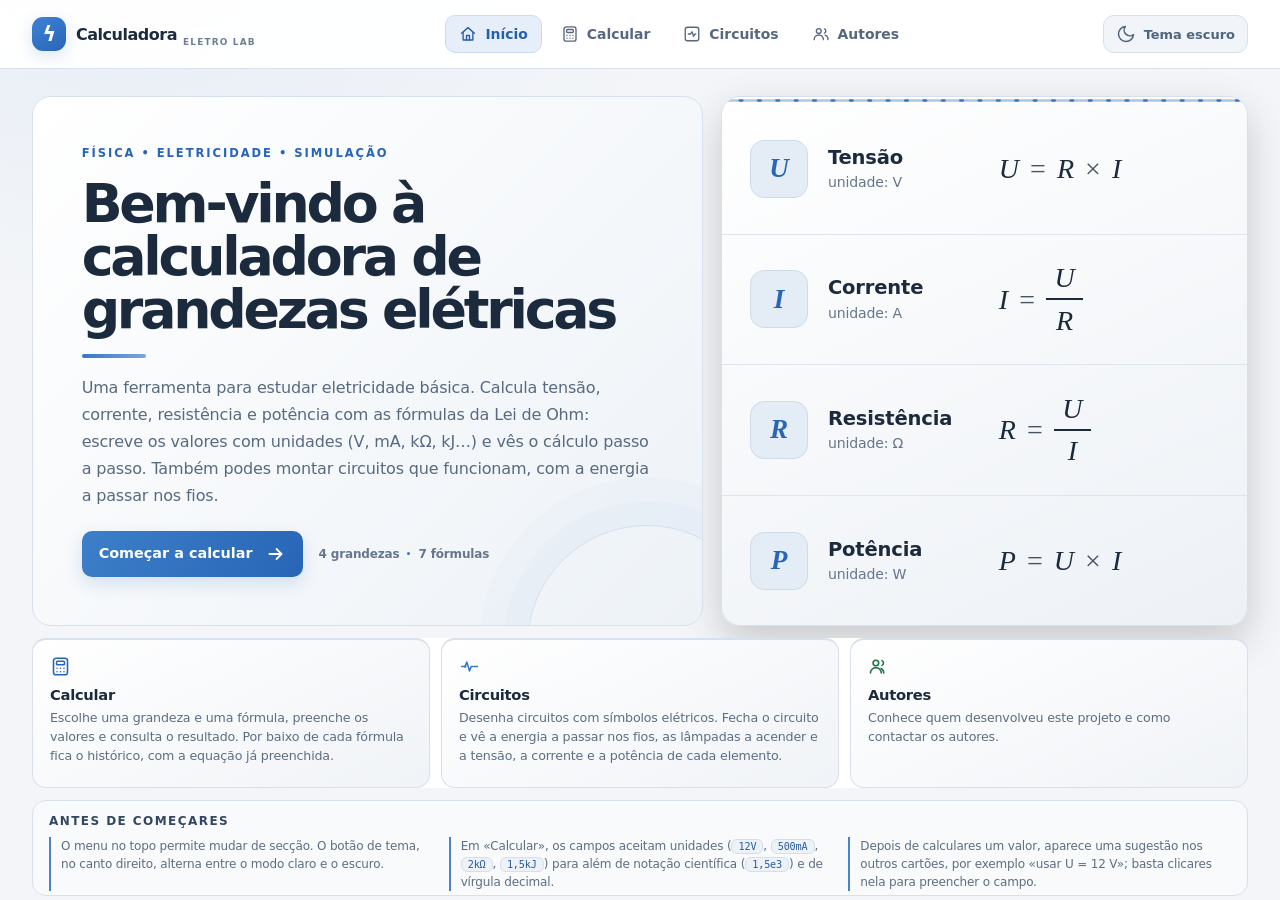
==== Calculadora/Calculadora.html @ 026ec94d "Add files via upload" ====
<!DOCTYPE html>
<html lang="pt-PT">
<head>
<meta charset="UTF-8">
<meta name="viewport" content="width=device-width, initial-scale=1.0">
<title>Eletro Lab — Calculadora de grandezas elétricas</title>
<link rel="stylesheet" href="Calculadora.css?v=20261023-33">
</head>
<body>

<!-- ===== BARRA SUPERIOR ===== -->
<header class="topbar">
  <div class="topbar-inner">
    <div class="marca">Calculadora</div>

    <nav class="menu-principal">
      <button class="menu-item" data-secao="inicio">
        <span class="icone">
          <svg viewBox="0 0 24 24" fill="none" stroke="currentColor" stroke-width="1.8" stroke-linecap="round" stroke-linejoin="round"><path d="M3.5 11 12 3.5 20.5 11"/><path d="M5.5 9.5V20h13V9.5"/><path d="M10 20v-6h4v6"/></svg>
        </span>
        <span class="rotulo">Início</span>
      </button>
      <button class="menu-item" data-secao="calcular">
        <span class="icone">
          <svg viewBox="0 0 24 24" fill="none" stroke="currentColor" stroke-width="1.8" stroke-linecap="round" stroke-linejoin="round"><rect x="4" y="2.5" width="16" height="19" rx="3"/><rect x="7.5" y="6" width="9" height="4" rx="1.2"/><path d="M8 14h.01M12 14h.01M16 14h.01M8 17.5h.01M12 17.5h.01M16 17.5h.01"/></svg>
        </span>
        <span class="rotulo">Calcular</span>
      </button>
      <button class="menu-item" data-secao="circuitos">
        <span class="icone">
          <svg viewBox="0 0 24 24" fill="none" stroke="currentColor" stroke-width="1.8" stroke-linecap="round" stroke-linejoin="round"><rect x="3" y="3" width="18" height="18" rx="3"/><path d="M7 12h3l2-3 2 6 2-3h1"/></svg>
        </span>
        <span class="rotulo">Circuitos</span>
      </button>
      <button class="menu-item" data-secao="autores">
        <span class="icone">
          <svg viewBox="0 0 24 24" fill="none" stroke="currentColor" stroke-width="1.8" stroke-linecap="round" stroke-linejoin="round"><circle cx="9" cy="8" r="3.2"/><path d="M2.8 19.5a6.2 6.2 0 0 1 12.4 0"/><path d="M16.5 5.2a3 3 0 0 1 0 5.6"/><path d="M17.5 13.6a5.6 5.6 0 0 1 3.7 5.9"/></svg>
        </span>
        <span class="rotulo">Autores</span>
      </button>
    </nav>

    <button class="btn-tema" id="btnTema">
      <span class="icone">
        <svg class="icone-sol" viewBox="0 0 24 24" fill="none" stroke="currentColor" stroke-width="1.8" stroke-linecap="round" stroke-linejoin="round"><circle cx="12" cy="12" r="4"/><path d="M12 2v2M12 20v2M4.9 4.9l1.4 1.4M17.7 17.7l1.4 1.4M2 12h2M20 12h2M4.9 19.1l1.4-1.4M17.7 6.3l1.4-1.4"/></svg>
        <svg class="icone-lua" viewBox="0 0 24 24" fill="none" stroke="currentColor" stroke-width="1.8" stroke-linecap="round" stroke-linejoin="round"><path d="M21 12.8A9 9 0 1 1 11.2 3a7 7 0 0 0 9.8 9.8z"/></svg>
      </span>
      <span class="rotulo">Tema claro</span>
    </button>
  </div>
</header>

<!-- ===== SUBMENU (Opções da secção ativa) ===== -->
<nav class="subnav oculto" id="subnav">
  <div class="subnav-inner">
    <h2 class="submenu-titulo" id="submenuTitulo"></h2>
    <div class="submenu-lista" id="submenuLista"></div>
  </div>
</nav>

<main class="conteudo" id="conteudo"></main>

<script>
'use strict';

/* ============================================================
   SIMBOLOGIA ELÉTRICA
   ============================================================ */
const CATEGORIAS_SIMBOLOS = [
  { nome: 'Fontes', itens: {
    pilha:   { nome: 'Pilha', svg: `<svg viewBox="0 0 80 60"><line x1="8" y1="30" x2="30" y2="30" stroke="currentColor" stroke-width="2" stroke-linecap="round"/><line x1="30" y1="14" x2="30" y2="46" stroke="currentColor" stroke-width="3" stroke-linecap="round"/><line x1="46" y1="22" x2="46" y2="38" stroke="currentColor" stroke-width="3" stroke-linecap="round"/><line x1="46" y1="30" x2="72" y2="30" stroke="currentColor" stroke-width="2" stroke-linecap="round"/><text x="22" y="12" font-size="11" fill="currentColor" text-anchor="middle" font-family="sans-serif">+</text><text x="54" y="18" font-size="11" fill="currentColor" text-anchor="middle" font-family="sans-serif">−</text></svg>` },
    bateria: { nome: 'Bateria', svg: `<svg viewBox="0 0 80 60"><line x1="8" y1="30" x2="16" y2="30" stroke="currentColor" stroke-width="2" stroke-linecap="round"/><line x1="16" y1="14" x2="16" y2="46" stroke="currentColor" stroke-width="3" stroke-linecap="round"/><line x1="24" y1="22" x2="24" y2="38" stroke="currentColor" stroke-width="3" stroke-linecap="round"/><line x1="32" y1="14" x2="32" y2="46" stroke="currentColor" stroke-width="3" stroke-linecap="round"/><line x1="40" y1="22" x2="40" y2="38" stroke="currentColor" stroke-width="3" stroke-linecap="round"/><line x1="48" y1="14" x2="48" y2="46" stroke="currentColor" stroke-width="3" stroke-linecap="round"/><line x1="56" y1="22" x2="56" y2="38" stroke="currentColor" stroke-width="3" stroke-linecap="round"/><line x1="56" y1="30" x2="72" y2="30" stroke="currentColor" stroke-width="2" stroke-linecap="round"/></svg>` },
    tomada:  { nome: 'Tomada elétrica', svg: `<svg viewBox="0 0 80 60"><line x1="8" y1="30" x2="22" y2="30" stroke="currentColor" stroke-width="2" stroke-linecap="round"/><circle cx="40" cy="30" r="16" fill="none" stroke="currentColor" stroke-width="2"/><path d="M32 30 Q 36 22, 40 30 Q 44 38, 48 30" fill="none" stroke="currentColor" stroke-width="2" stroke-linecap="round"/><line x1="58" y1="30" x2="72" y2="30" stroke="currentColor" stroke-width="2" stroke-linecap="round"/></svg>` },
    gerador: { nome: 'Gerador', svg: `<svg viewBox="0 0 80 60"><line x1="8" y1="30" x2="22" y2="30" stroke="currentColor" stroke-width="2" stroke-linecap="round"/><circle cx="40" cy="30" r="16" fill="none" stroke="currentColor" stroke-width="2"/><text x="40" y="36" text-anchor="middle" font-size="15" font-weight="bold" fill="currentColor" font-family="sans-serif">G</text><line x1="58" y1="30" x2="72" y2="30" stroke="currentColor" stroke-width="2" stroke-linecap="round"/></svg>` }
  }},
  { nome: 'Receptores', itens: {
    resistencia:          { nome: 'Resistência', svg: `<svg viewBox="0 0 80 60"><line x1="8" y1="30" x2="24" y2="30" stroke="currentColor" stroke-width="2" stroke-linecap="round"/><rect x="24" y="19" width="32" height="22" fill="none" stroke="currentColor" stroke-width="2"/><line x1="56" y1="30" x2="72" y2="30" stroke="currentColor" stroke-width="2" stroke-linecap="round"/></svg>` },
    resistencia_variavel: { nome: 'Resistência variável', svg: `<svg viewBox="0 0 80 60"><line x1="8" y1="30" x2="24" y2="30" stroke="currentColor" stroke-width="2" stroke-linecap="round"/><rect x="24" y="19" width="32" height="22" fill="none" stroke="currentColor" stroke-width="2"/><line x1="56" y1="30" x2="72" y2="30" stroke="currentColor" stroke-width="2" stroke-linecap="round"/><line x1="22" y1="48" x2="58" y2="12" stroke="currentColor" stroke-width="1.8" stroke-linecap="round"/><polygon points="58,12 51,14 55,19" fill="currentColor"/></svg>` },
    lampada:              { nome: 'Lâmpada', svg: `<svg viewBox="0 0 80 60"><line x1="8" y1="30" x2="24" y2="30" stroke="currentColor" stroke-width="2" stroke-linecap="round"/><circle cx="40" cy="30" r="16" fill="none" stroke="currentColor" stroke-width="2"/><line x1="28.7" y1="18.7" x2="51.3" y2="41.3" stroke="currentColor" stroke-width="2" stroke-linecap="round"/><line x1="51.3" y1="18.7" x2="28.7" y2="41.3" stroke="currentColor" stroke-width="2" stroke-linecap="round"/><line x1="56" y1="30" x2="72" y2="30" stroke="currentColor" stroke-width="2" stroke-linecap="round"/></svg>` },
    motor:                { nome: 'Motor', svg: `<svg viewBox="0 0 80 60"><line x1="8" y1="30" x2="22" y2="30" stroke="currentColor" stroke-width="2" stroke-linecap="round"/><circle cx="40" cy="30" r="16" fill="none" stroke="currentColor" stroke-width="2"/><text x="40" y="36" text-anchor="middle" font-size="15" font-weight="bold" fill="currentColor" font-family="sans-serif">M</text><line x1="58" y1="30" x2="72" y2="30" stroke="currentColor" stroke-width="2" stroke-linecap="round"/></svg>` },
    campainha:            { nome: 'Campainha', svg: `<svg viewBox="0 0 80 60"><line x1="8" y1="42" x2="22" y2="42" stroke="currentColor" stroke-width="2" stroke-linecap="round"/><path d="M22 42 L22 34 Q 40 8, 58 34 L58 42 Z" fill="none" stroke="currentColor" stroke-width="2" stroke-linejoin="round"/><line x1="22" y1="42" x2="58" y2="42" stroke="currentColor" stroke-width="2" stroke-linecap="round"/><line x1="58" y1="42" x2="72" y2="42" stroke="currentColor" stroke-width="2" stroke-linecap="round"/></svg>` },
    condensador:          { nome: 'Condensador', svg: `<svg viewBox="0 0 80 60"><line x1="8" y1="30" x2="34" y2="30" stroke="currentColor" stroke-width="2" stroke-linecap="round"/><line x1="34" y1="14" x2="34" y2="46" stroke="currentColor" stroke-width="3" stroke-linecap="round"/><line x1="46" y1="14" x2="46" y2="46" stroke="currentColor" stroke-width="3" stroke-linecap="round"/><line x1="46" y1="30" x2="72" y2="30" stroke="currentColor" stroke-width="2" stroke-linecap="round"/></svg>` },
    bobine:               { nome: 'Bobine', svg: `<svg viewBox="0 0 80 60"><line x1="8" y1="30" x2="20" y2="30" stroke="currentColor" stroke-width="2" stroke-linecap="round"/><path d="M20 30 Q 24 16, 28 30 Q 32 16, 36 30 Q 40 16, 44 30 Q 48 16, 52 30 Q 56 16, 60 30" fill="none" stroke="currentColor" stroke-width="2" stroke-linecap="round"/><line x1="60" y1="30" x2="72" y2="30" stroke="currentColor" stroke-width="2" stroke-linecap="round"/></svg>` },
    transformador:        { nome: 'Transformador', svg: `<svg viewBox="0 0 80 60"><line x1="8" y1="30" x2="18" y2="30" stroke="currentColor" stroke-width="2" stroke-linecap="round"/><path d="M18 30 Q 21 18, 24 30 Q 27 18, 30 30 Q 33 18, 36 30" fill="none" stroke="currentColor" stroke-width="2" stroke-linecap="round"/><line x1="38" y1="14" x2="38" y2="46" stroke="currentColor" stroke-width="2"/><line x1="42" y1="14" x2="42" y2="46" stroke="currentColor" stroke-width="2"/><path d="M44 30 Q 47 18, 50 30 Q 53 18, 56 30 Q 59 18, 62 30" fill="none" stroke="currentColor" stroke-width="2" stroke-linecap="round"/><line x1="62" y1="30" x2="72" y2="30" stroke="currentColor" stroke-width="2" stroke-linecap="round"/></svg>` }
  }},
  { nome: 'Semicondutores e transdutores', itens: {
    transistor:  { nome: 'Transístor', svg: `<svg viewBox="0 0 80 60"><circle cx="40" cy="30" r="18" fill="none" stroke="currentColor" stroke-width="2"/><line x1="18" y1="30" x2="32" y2="30" stroke="currentColor" stroke-width="2" stroke-linecap="round"/><line x1="32" y1="16" x2="32" y2="44" stroke="currentColor" stroke-width="2.5" stroke-linecap="round"/><line x1="32" y1="22" x2="46" y2="12" stroke="currentColor" stroke-width="2" stroke-linecap="round"/><line x1="32" y1="38" x2="46" y2="48" stroke="currentColor" stroke-width="2" stroke-linecap="round"/><line x1="32" y1="30" x2="48" y2="30" stroke="currentColor" stroke-width="2" stroke-linecap="round"/><line x1="48" y1="30" x2="62" y2="30" stroke="currentColor" stroke-width="2" stroke-linecap="round"/><polygon points="46,12 40,14 44,18" fill="currentColor"/><polygon points="46,48 40,46 44,42" fill="currentColor"/></svg>` },
    led:         { nome: 'LED', svg: `<svg viewBox="0 0 80 60"><line x1="8" y1="30" x2="28" y2="30" stroke="currentColor" stroke-width="2" stroke-linecap="round"/><polygon points="28,18 28,42 48,30" fill="none" stroke="currentColor" stroke-width="2" stroke-linejoin="round"/><line x1="48" y1="16" x2="48" y2="44" stroke="currentColor" stroke-width="2.5" stroke-linecap="round"/><line x1="48" y1="30" x2="72" y2="30" stroke="currentColor" stroke-width="2" stroke-linecap="round"/><line x1="44" y1="12" x2="52" y2="6" stroke="currentColor" stroke-width="1.8" stroke-linecap="round"/><line x1="52" y1="14" x2="60" y2="8" stroke="currentColor" stroke-width="1.8" stroke-linecap="round"/></svg>` },
    microfone:   { nome: 'Microfone', svg: `<svg viewBox="0 0 80 60"><line x1="8" y1="30" x2="22" y2="30" stroke="currentColor" stroke-width="2" stroke-linecap="round"/><path d="M22 12 L22 48 L46 48 A 18 18 0 0 0 46 12 Z" fill="none" stroke="currentColor" stroke-width="2" stroke-linejoin="round"/><line x1="22" y1="12" x2="22" y2="48" stroke="currentColor" stroke-width="2"/><line x1="58" y1="30" x2="72" y2="30" stroke="currentColor" stroke-width="2" stroke-linecap="round"/></svg>` },
    altifalante: { nome: 'Altifalante', svg: `<svg viewBox="0 0 80 60"><line x1="8" y1="30" x2="22" y2="30" stroke="currentColor" stroke-width="2" stroke-linecap="round"/><polygon points="22,22 22,38 34,38 50,50 50,10 34,22" fill="none" stroke="currentColor" stroke-width="2" stroke-linejoin="round"/><line x1="58" y1="30" x2="72" y2="30" stroke="currentColor" stroke-width="2" stroke-linecap="round"/></svg>` }
  }},
  { nome: 'Componentes de ligação', itens: {
    fio:                   { nome: 'Fio', svg: `<svg viewBox="0 0 80 60"><line x1="6" y1="30" x2="74" y2="30" stroke="currentColor" stroke-width="2" stroke-linecap="round"/><circle cx="6" cy="30" r="3" fill="currentColor" opacity="0.7"/><circle cx="74" cy="30" r="3" fill="currentColor" opacity="0.7"/></svg>` },
    interruptor_aberto:    { nome: 'Interruptor aberto', svg: `<svg viewBox="0 0 80 60"><line x1="8" y1="30" x2="30" y2="30" stroke="currentColor" stroke-width="2" stroke-linecap="round"/><circle cx="30" cy="30" r="3.2" fill="currentColor"/><circle cx="52" cy="30" r="3.2" fill="currentColor"/><line x1="30" y1="30" x2="48" y2="14" stroke="currentColor" stroke-width="2" stroke-linecap="round"/><line x1="52" y1="30" x2="72" y2="30" stroke="currentColor" stroke-width="2" stroke-linecap="round"/></svg>` },
    interruptor_fechado:   { nome: 'Interruptor fechado', svg: `<svg viewBox="0 0 80 60"><line x1="8" y1="30" x2="30" y2="30" stroke="currentColor" stroke-width="2" stroke-linecap="round"/><circle cx="30" cy="30" r="3.2" fill="currentColor"/><circle cx="52" cy="30" r="3.2" fill="currentColor"/><line x1="30" y1="30" x2="52" y2="30" stroke="currentColor" stroke-width="2" stroke-linecap="round"/><line x1="52" y1="30" x2="72" y2="30" stroke="currentColor" stroke-width="2" stroke-linecap="round"/></svg>` },
    fusivel:               { nome: 'Fusível', svg: `<svg viewBox="0 0 80 60"><line x1="8" y1="30" x2="22" y2="30" stroke="currentColor" stroke-width="2" stroke-linecap="round"/><rect x="22" y="22" width="36" height="16" fill="none" stroke="currentColor" stroke-width="2"/><line x1="22" y1="30" x2="58" y2="30" stroke="currentColor" stroke-width="2" stroke-linecap="round"/><line x1="58" y1="30" x2="72" y2="30" stroke="currentColor" stroke-width="2" stroke-linecap="round"/></svg>` }
  }},
  { nome: 'Aparelhos de medição', itens: {
    amperimetro: { nome: 'Amperímetro', svg: `<svg viewBox="0 0 80 60"><line x1="8" y1="30" x2="22" y2="30" stroke="currentColor" stroke-width="2" stroke-linecap="round"/><circle cx="40" cy="30" r="16" fill="none" stroke="currentColor" stroke-width="2"/><text x="40" y="36" text-anchor="middle" font-size="15" font-weight="bold" fill="currentColor" font-family="sans-serif">A</text><line x1="58" y1="30" x2="72" y2="30" stroke="currentColor" stroke-width="2" stroke-linecap="round"/></svg>` },
    voltimetro:  { nome: 'Voltímetro', svg: `<svg viewBox="0 0 80 60"><line x1="8" y1="30" x2="22" y2="30" stroke="currentColor" stroke-width="2" stroke-linecap="round"/><circle cx="40" cy="30" r="16" fill="none" stroke="currentColor" stroke-width="2"/><text x="40" y="36" text-anchor="middle" font-size="15" font-weight="bold" fill="currentColor" font-family="sans-serif">V</text><line x1="58" y1="30" x2="72" y2="30" stroke="currentColor" stroke-width="2" stroke-linecap="round"/></svg>` },
    ohmimetro:   { nome: 'Ohmímetro', svg: `<svg viewBox="0 0 80 60"><line x1="8" y1="30" x2="22" y2="30" stroke="currentColor" stroke-width="2" stroke-linecap="round"/><circle cx="40" cy="30" r="16" fill="none" stroke="currentColor" stroke-width="2"/><text x="40" y="36" text-anchor="middle" font-size="15" font-weight="bold" fill="currentColor" font-family="sans-serif">Ω</text><line x1="58" y1="30" x2="72" y2="30" stroke="currentColor" stroke-width="2" stroke-linecap="round"/></svg>` },
    wattimetro:  { nome: 'Wattímetro', svg: `<svg viewBox="0 0 80 60"><line x1="8" y1="30" x2="22" y2="30" stroke="currentColor" stroke-width="2" stroke-linecap="round"/><circle cx="40" cy="30" r="16" fill="none" stroke="currentColor" stroke-width="2"/><text x="40" y="36" text-anchor="middle" font-size="15" font-weight="bold" fill="currentColor" font-family="sans-serif">W</text><line x1="58" y1="30" x2="72" y2="30" stroke="currentColor" stroke-width="2" stroke-linecap="round"/></svg>` }
  }}
];

const SIMBOLOS = {};
CATEGORIAS_SIMBOLOS.forEach(c => Object.entries(c.itens).forEach(([k,v]) => SIMBOLOS[k]=v));

/* ============================================================
   ESTADO
   ============================================================ */
const estado = { dados:null, secao:null, grandeza:null, circuito:null };
const dom = {};

/* Valores partilhados entre cartões (sugestões cruzadas) */
const valoresGlobais = {}; // { U: {valor, unidade}, ... }

/* Fórmulas das cartas normais */
const CALCULADORAS = {
  'u-r-i': v => v.R * v.I,
  'u-e-q': v => v.E / v.Q,
  'i-u-r': v => v.U / v.R,
  'i-q-t': v => v.Q / v.T,
  'r-u-i': v => v.U / v.I,
  'p-u-i': v => v.U * v.I,
  'p-e-t': v => v.E / v.T
};

const DENOMINADORES = {
  'u-e-q': ['Q'],
  'i-u-r': ['R'],
  'i-q-t': ['T'],
  'r-u-i': ['I'],
  'p-e-t': ['T']
};

const CAMPOS_NEGATIVOS = {
  'u-r-i': ['I'],
  'u-e-q': ['E','Q'],
  'i-u-r': ['U'],
  'i-q-t': ['Q'],
  'r-u-i': ['U','I'],
  'p-u-i': ['U','I'],
  'p-e-t': ['E']
};
const permiteNegativo = (calculoId, campoId) =>
  (CAMPOS_NEGATIVOS[calculoId] || []).includes(campoId);

/* ============================================================
   PARSE DE VALORES COM UNIDADE
   ============================================================ */
const PREFIXOS = {
  'p': 1e-12, 'n': 1e-9, 'u': 1e-6, 'µ': 1e-6, 'μ': 1e-6,
  'm': 1e-3, 'c': 1e-2, 'd': 1e-1,
  'k': 1e3, 'K': 1e3, 'M': 1e6, 'G': 1e9
};
const UNIDADES_VALIDAS = ['V','A','Ω','W','J','C','s'];

function parseValor(str, unidadeEsperada){
  if (typeof str !== 'string') return NaN;
  let s = str.trim().replace(/\s+/g,'').replace(',','.');
  if (!s) return NaN;

  const mNum = s.match(/^([+-]?(?:\d+\.?\d*|\.\d+)(?:[eE][+-]?\d+)?)/);
  if (!mNum) return NaN;
  const base = parseFloat(mNum[1]);
  if (!isFinite(base)) return NaN;
  s = s.slice(mNum[1].length);

  let prefixo = '', unidade = '';
  if (s === '') return base;
  const sLow = s.toLowerCase();
  if (sLow === 'ohm' || sLow === 'ohms'){
    unidade = 'Ω';
  } else if (s.endsWith('Ω')){
    unidade = 'Ω';
    prefixo = s.slice(0, -1);
  } else if (UNIDADES_VALIDAS.includes(s[s.length-1])){
    unidade = s[s.length-1];
    prefixo = s.slice(0, -1);
  } else {
    prefixo = s;
  }

  if (prefixo && !(prefixo in PREFIXOS)) return NaN;
  if (unidade && unidadeEsperada && unidade !== unidadeEsperada) return NaN;

  const mult = prefixo ? PREFIXOS[prefixo] : 1;
  return base * mult;
}

/* ============================================================
   AVISOS DE CAMPO
   ============================================================ */
function avisoCampo(campo, texto){
  const av = campo && campo.querySelector('.campo-aviso');
  if (!av) return;
  av.textContent = texto;
  av.hidden = false;
  clearTimeout(av._t);
  av._t = setTimeout(() => { av.hidden = true; }, 3500);
}
function esconderAvisoCampo(campo){
  const av = campo && campo.querySelector('.campo-aviso');
  if (!av) return;
  clearTimeout(av._t);
  av.hidden = true;
}

/* ============================================================
   SUGESTÕES CRUZADAS
   ============================================================ */
function atualizarValorGlobal(simbolo, valor, unidade){
  valoresGlobais[simbolo] = { valor, unidade };
  atualizarSugestoes();
}
function atualizarSugestoes(){
  document.querySelectorAll('.campo').forEach(campo => {
    const inp = campo.querySelector('input[type="text"]');
    const sug = campo.querySelector('.sugestao');
    if (!inp || !sug) return;
    const nome = inp.name;
    const gv = valoresGlobais[nome];
    if (gv && inp.value.trim() === ''){
      sug.hidden = false;
      sug.innerHTML = `usar <b>${fmtNum(gv.valor)} ${gv.unidade}</b>`;
      sug.dataset.valor = String(gv.valor);
    } else {
      sug.hidden = true;
    }
  });
}

/* ============================================================
   TEMA
   ============================================================ */
const CHAVE_TEMA = 'calculadora-tema';
function obterTemaInicial(){
  try { const g = localStorage.getItem(CHAVE_TEMA); if (g) return g; } catch(_){}
  return window.matchMedia('(prefers-color-scheme: light)').matches ? 'claro' : 'escuro';
}
function aplicarTema(tema){
  document.body.classList.toggle('tema-claro', tema === 'claro');
  try { localStorage.setItem(CHAVE_TEMA, tema); } catch(_){}
  const b = document.getElementById('btnTema');
  if (b) {
    const r = b.querySelector('.rotulo');
    if (r) r.textContent = tema === 'claro' ? 'Tema escuro' : 'Tema claro';
  }
}
function alternarTema(){
  aplicarTema(document.body.classList.contains('tema-claro') ? 'escuro' : 'claro');
}

/* ============================================================
   ARRANQUE
   ============================================================ */
document.addEventListener('DOMContentLoaded', iniciar);

async function iniciar(){
  aplicarTema(obterTemaInicial());

  dom.subnav        = document.getElementById('subnav');
  dom.submenuTitulo = document.getElementById('submenuTitulo');
  dom.submenuLista  = document.getElementById('submenuLista');
  dom.conteudo      = document.getElementById('conteudo');

  document.getElementById('btnTema').addEventListener('click', alternarTema);

  document.querySelectorAll('.menu-item').forEach(b => {
    b.addEventListener('click', () => abrirSecao(b.dataset.secao));
  });

  document.addEventListener('keydown', e => { if (e.key === 'Escape') desativarSimboloAtivo(); });
  document.addEventListener('keydown', atalhosCircuito);

  // Ajusta o histórico quando a janela é redimensionada
  window.addEventListener('resize', debounce(() => {
    document.querySelectorAll('.historico-lista').forEach(ajustarAlturaHistorico);
  }, 150));

  try {
    const resp = await fetch('Calculadora.json', { cache: 'no-cache' });
    if (!resp.ok) throw new Error('HTTP ' + resp.status);
    estado.dados = await resp.json();
  } catch (err) {
    console.error('Não foi possível carregar Calculadora.json:', err);
    dom.conteudo.innerHTML = `
      <div class="cabecalho-secao">
        <h2>Erro ao carregar dados</h2>
        <p>Não foi possível ler o ficheiro <code>Calculadora.json</code>.
        Confirma que está na mesma pasta que este HTML e recarrega a página.</p>
      </div>`;
    return;
  }
  // garante a aba "Circuitos montados" mesmo com um Calculadora.json antigo
  if (!estado.dados.circuitos.some(c => c.id === 'prontos')){
    estado.dados.circuitos.push({ id:'prontos', nome:'Circuitos montados',
      explicacao:'Circuitos já montados e a funcionar, para ver, testar e alterar.' });
  }
  abrirSecao('inicio');
}

/* ============================================================
   NAVEGAÇÃO
   ============================================================ */
function abrirSecao(secao){
  estado.secao = secao;
  document.querySelectorAll('.menu-item').forEach(b => b.classList.toggle('ativo', b.dataset.secao === secao));

  const semSub = secao === 'inicio';
  dom.subnav.classList.toggle('oculto', semSub);

  if (secao === 'calcular' && !estado.grandeza) estado.grandeza = estado.dados.grandezas[0].id;
  if (secao === 'circuitos' && !estado.circuito) estado.circuito = estado.dados.circuitos[0].id;

  renderSubmenu();
  renderConteudo();
}

/* ============================================================
   SUBMENU
   ============================================================ */
function renderSubmenu(){
  dom.submenuLista.innerHTML = '';
  if (estado.secao === 'inicio') { dom.submenuTitulo.textContent = ''; return; }
  if (estado.secao === 'calcular') {
    dom.submenuTitulo.textContent = 'Grandezas';
    estado.dados.grandezas.forEach(g => {
      const b = document.createElement('button');
      b.className = 'submenu-item' + (estado.grandeza === g.id ? ' ativo' : '');
      b.innerHTML = `<span class="submenu-simbolo">${g.simbolo}</span><span>${g.nome}</span>`;
      b.addEventListener('click', () => { estado.grandeza = g.id; renderSubmenu(); renderConteudo(); });
      dom.submenuLista.appendChild(b);
    });
  } else if (estado.secao === 'circuitos') {
    dom.submenuTitulo.textContent = 'Circuitos';
    estado.dados.circuitos.forEach(c => {
      const b = document.createElement('button');
      b.className = 'submenu-item' + (estado.circuito === c.id ? ' ativo' : '');
      b.innerHTML = `<span>${c.nome}</span>`;
      b.addEventListener('click', () => { estado.circuito = c.id; renderSubmenu(); renderConteudo(); });
      dom.submenuLista.appendChild(b);
    });
  } else if (estado.secao === 'autores') {
    dom.submenuTitulo.textContent = 'Autores';
    const b = document.createElement('button');
    b.className = 'submenu-item ativo';
    b.innerHTML = `<span>Equipa do projeto</span>`;
    dom.submenuLista.appendChild(b);
  }
}

/* ============================================================
   CONTEÚDO
   ============================================================ */
function renderConteudo(){
  if (estado.secao === 'inicio') renderInicio();
  else if (estado.secao === 'calcular') renderCalcular();
  else if (estado.secao === 'circuitos') renderCircuitos(estado.circuito === 'prontos');
  else if (estado.secao === 'autores') renderAutores();
  setTimeout(atualizarSugestoes, 0);
}

/* ---------- CALCULAR ---------- */
function renderCalcular(){
  const g = estado.dados.grandezas.find(x => x.id === estado.grandeza);
  if (!g) return;
  dom.conteudo.innerHTML = `
    <div class="cabecalho-secao">
      <h2>${g.nome} <span class="simbolo">(${g.simbolo})</span></h2>
      <p>${g.descricao}</p>
    </div>
    <div class="calcular-layout">
      <div class="grelha-cartoes"></div>
      <aside class="calculo-notas" aria-label="Dicas de utilização">
        <div><span>01</span><p><strong>Unidades reconhecidas</strong>Escreve, por exemplo, 12 V, 500 mA ou 2 kΩ.</p></div>
        <div><span>02</span><p><strong>Vírgula ou expoente</strong>Aceita 1,5 e também notação científica, como 1,5e3.</p></div>
        <div><span>03</span><p><strong>Reutiliza resultados</strong>Os valores calculados podem preencher outros campos automaticamente.</p></div>
      </aside>
    </div>`;
  const grelha = dom.conteudo.querySelector('.grelha-cartoes');
  g.calculos.forEach(c => grelha.appendChild(criarCartao(c, g)));
}

function criarCartao(calculo, grandeza){
  const c = document.createElement('div');
  c.className = 'cartao';
  c.innerHTML = `
    <div class="formula-chip">${eqHTML(calculo.formula)}</div>
    <p class="explicacao">${calculo.explicacao}</p>
    <form class="form-calculo">
      ${calculo.campos.map(cp => {
        const neg = permiteNegativo(calculo.id, cp.id);
        const mUn = cp.label.match(/\(([^)]+)\)\s*$/);
        const unidade = mUn ? mUn[1] : '';
        return `
        <div class="campo">
          <label for="in_${calculo.id}_${cp.id}">${cp.label}</label>
          <div class="campo-num">
            <input id="in_${calculo.id}_${cp.id}" name="${cp.id}" type="text"
                   inputmode="decimal" placeholder="—" autocomplete="off" spellcheck="false"
                   data-neg="${neg ? 1 : 0}" data-unidade="${unidade}"
                   title="${neg ? 'Aceita valores negativos' : 'Não aceita valores negativos'} · Podes indicar a unidade (ex.: 12 ${unidade}, 500 m${unidade})">
            <div class="stepper">
              <button type="button" tabindex="-1" data-d="1" aria-label="Aumentar"><svg viewBox="0 0 12 12" aria-hidden="true"><path d="M2.5 7.5 6 4l3.5 3.5"/></svg></button>
              <button type="button" tabindex="-1" data-d="-1" aria-label="Diminuir"><svg viewBox="0 0 12 12" aria-hidden="true"><path d="M2.5 4.5 6 8l3.5-3.5"/></svg></button>
            </div>
          </div>
          <p class="campo-aviso" hidden></p>
          <button type="button" class="sugestao" hidden></button>
        </div>`;
      }).join('')}
      <button type="submit" class="btn-calcular">Calcular</button>
      <div class="resultado"></div>
    </form>
    <div class="historico">
      <div class="historico-cab"><h4>Histórico</h4><button type="button" class="btn-hist-limpar" hidden>Limpar</button></div>
      <ul class="historico-lista"></ul>
    </div>`;

  const form = c.querySelector('form');

  form.querySelectorAll('.stepper button').forEach(b => b.addEventListener('click', ev => {
    const campo = b.closest('.campo');
    const inp = campo.querySelector('input');
    const unidade = inp.dataset.unidade || '';
    const passo = (ev.shiftKey ? .1 : 1) * Number(b.dataset.d);
    const atual = parseValor(inp.value, unidade);
    const base = isFinite(atual) ? atual : 0;
    let novo = Math.round((base + passo) * 1e6) / 1e6;
    if (novo < 0 && inp.dataset.neg !== '1'){
      novo = 0;
      avisoCampo(campo, 'Este valor não pode ser negativo — o mínimo é 0.');
    } else {
      esconderAvisoCampo(campo);
    }
    inp.value = String(novo);
    inp.classList.remove('invalido');
    atualizarSugestoes();
  }));

  form.querySelectorAll('input').forEach(inp => inp.addEventListener('input', () => {
    inp.classList.remove('invalido');
    esconderAvisoCampo(inp.closest('.campo'));
    atualizarSugestoes();
  }));

  form.querySelectorAll('.sugestao').forEach(s => s.addEventListener('click', () => {
    const campo = s.closest('.campo');
    const inp = campo.querySelector('input');
    inp.value = s.dataset.valor;
    inp.classList.remove('invalido');
    esconderAvisoCampo(campo);
    atualizarSugestoes();
    inp.focus();
  }));

  const resultado = c.querySelector('.resultado');

  form.addEventListener('submit', e => {
    e.preventDefault();
    resultado.className = 'resultado';
    form.querySelectorAll('input').forEach(i => i.classList.remove('invalido'));

    const valores = {};
    let erro = null;

    for (const cp of calculo.campos) {
      const inp = form.querySelector(`[name="${cp.id}"]`);
      const v = inp.value.trim();
      if (v === ''){ inp.classList.add('invalido'); erro = erro || 'Preenche todos os campos.'; continue; }
      const unidade = inp.dataset.unidade || '';
      const n = parseValor(v, unidade);
      if (!isFinite(n)){
        inp.classList.add('invalido');
        avisoCampo(inp.closest('.campo'), `Valor inválido. Usa um número (ex.: 12, 12,5, 1,5e3) com unidade opcional (ex.: 12 ${unidade}, 500 m${unidade}).`);
        erro = erro || `Valor inválido em "${cp.label}".`;
        continue;
      }
      if (n < 0 && !permiteNegativo(calculo.id, cp.id)){
        inp.classList.add('invalido');
        avisoCampo(inp.closest('.campo'), 'Este valor não pode ser negativo — o mínimo é 0.');
        erro = erro || `"${cp.label}" não pode ser negativo.`;
        continue;
      }
      valores[cp.id] = n;
    }
    if (erro){ resultado.classList.add('visivel','erro'); resultado.textContent = erro; return; }

    for (const nome of (DENOMINADORES[calculo.id] || [])) {
      if (valores[nome] === 0){
        form.querySelector(`[name="${nome}"]`).classList.add('invalido');
        resultado.classList.add('visivel','erro');
        resultado.textContent = 'Não é possível dividir por zero.';
        return;
      }
    }

    const fn = CALCULADORAS[calculo.id];
    if (!fn){ resultado.classList.add('visivel','erro'); resultado.textContent = 'Cálculo não implementado.'; return; }

    const valor = fn(valores);

    if (Number.isNaN(valor)){
      resultado.classList.add('visivel','erro');
      resultado.textContent = 'Resultado inválido.';
      return;
    }
    if (!isFinite(valor)){ resultado.classList.add('visivel','erro'); resultado.textContent = 'Resultado inválido.'; return; }

    if (grandeza.id === 'resistencia' && valor < 0){
      resultado.classList.add('visivel','erro');
      resultado.textContent = 'A resistência não pode ser negativa. Verifica os sinais da tensão e da corrente.';
      return;
    }

    resultado.classList.add('visivel');
    resultado.innerHTML = eqHTML(calculo.formula, valores, valor, grandeza.unidade);

    atualizarValorGlobal(grandeza.simbolo, valor, grandeza.unidade);

    gravarHistorico(calculo.id, [{ v:valores, r:valor }, ...lerHistorico(calculo.id)].slice(0, 10));
    renderHistorico(c, calculo, grandeza);
  });

  c.querySelector('.btn-hist-limpar').addEventListener('click', () => { gravarHistorico(calculo.id, []); renderHistorico(c, calculo, grandeza); });
  renderHistorico(c, calculo, grandeza);
  return c;
}

/* ---------- EQUAÇÕES E HISTÓRICO ---------- */
const CHAVE_HIST = 'calculadora-historico-sessao';
const CHAVE_HIST_ANTIGA = 'calculadora-historico';
const memHist = {};
try { localStorage.removeItem(CHAVE_HIST_ANTIGA); } catch(_){}
function lerHistorico(id){
  if (memHist[id]) return memHist[id];
  let l = [];
  try { l = (JSON.parse(sessionStorage.getItem(CHAVE_HIST)) || {})[id] || []; } catch(_){}
  return memHist[id] = l;
}
function gravarHistorico(id, l){
  memHist[id] = l;
  try { const t = JSON.parse(sessionStorage.getItem(CHAVE_HIST)) || {}; t[id] = l; sessionStorage.setItem(CHAVE_HIST, JSON.stringify(t)); } catch(_){}
}
function fmtNum(v){ return Number(v.toFixed(6)).toLocaleString('pt-PT', { maximumFractionDigits:6 }); }

/* ============================================================
   HISTÓRICO — ALTURA DINÂMICA (4 linhas / 3 frações) COM SCROLL
   ============================================================ */
function debounce(fn, ms){
  let t;
  return function(...args){
    clearTimeout(t);
    t = setTimeout(() => fn.apply(this, args), ms);
  };
}

/**
 * Calcula a altura máxima do contentor do histórico de forma a mostrar
 * exatamente 4 resultados em equações lineares e 3 em equações com fração.
 * Aplica overflow-y:auto para permitir scroll nos restantes.
 */
function ajustarAlturaHistorico(listaEl){
  if (!listaEl) return;
  requestAnimationFrame(() => {
    if (!listaEl.isConnected) return;

    const itens = listaEl.querySelectorAll('.hist-item');
    if (!itens.length){
      // Sem itens — remove limite e esconde scroll
      listaEl.style.maxHeight = '';
      listaEl.style.overflowY = 'hidden';
      return;
    }

    // Deteta fração em qualquer item (todas as entradas do mesmo cálculo têm a mesma estrutura)
    const temFracao = !!listaEl.querySelector('.frac');
    const numVisiveis = temFracao ? 3 : 4;

    const primeiro = itens[0];
    const estilo = getComputedStyle(listaEl);
    const gap = parseFloat(estilo.rowGap) || parseFloat(estilo.gap) || 6;
    const alturaItem = primeiro.offsetHeight;

    if (!alturaItem) return; // layout ainda não disponível — aborta medição

    const maxHeight = numVisiveis * alturaItem + (numVisiveis - 1) * gap;
    listaEl.style.maxHeight = maxHeight + 'px';
    listaEl.style.overflowY = 'auto';
  });
}

function renderHistorico(c, calculo, g){
  const lista = lerHistorico(calculo.id);
  const listaEl = c.querySelector('.historico-lista');
  listaEl.innerHTML = lista.length
    ? lista.map(x => `<li class="hist-item">${eqHTML(calculo.formula, x.v, x.r, g.unidade)}</li>`).join('')
    : '<li class="hist-vazio">Ainda não há cálculos nesta sessão. Os resultados aparecem aqui.</li>';
  c.querySelector('.btn-hist-limpar').hidden = !lista.length;

  // Ajusta a altura de acordo com o tipo de equação
  ajustarAlturaHistorico(listaEl);

  // Garante que o resultado mais recente fica visível
  requestAnimationFrame(() => { listaEl.scrollTop = 0; });
}

function dividirTopo(s, sep){
  const out = []; let d = 0, ini = 0;
  for (let i = 0; i < s.length; i++){
    const ch = s[i];
    if (ch === '(') d++; else if (ch === ')') d--;
    else if (d === 0 && ch === sep){ out.push(s.slice(ini, i)); ini = i + 1; }
  }
  out.push(s.slice(ini));
  return out.map(p => p.trim());
}
function eqExpr(s, val){
  const f = dividirTopo(s, '÷');
  if (f.length > 1) return `<span class="frac"><span class="num">${eqProduto(f[0], val)}</span><span class="den">${eqProduto(f[1], val)}</span></span>`;
  return eqProduto(s, val);
}
function eqProduto(s, val){
  return dividirTopo(s, '×').map(t => eqTermo(t, val)).join('<span class="op">×</span>');
}
function eqTermo(t, val){
  const quad = t.endsWith('²');
  const base = quad ? t.slice(0, -1) : t;
  const key = base === 'Δt' ? 'T' : base;
  const txt = val && val[key] !== undefined ? fmtNum(val[key]) : `<i class="v">${base}</i>`;
  return quad ? `<span class="pot">${txt}<sup>2</sup></span>` : `<span>${txt}</span>`;
}
function eqHTML(formula, val, res, un){
  const [lhs, rhs] = formula.split('=').map(s => s.trim());
  let h = `<span class="eq${val ? ' eq-hist' : ''}"><i class="v">${lhs}</i><span class="op">=</span>${eqExpr(rhs, val)}`;
  if (res !== undefined) h += `<span class="op">=</span><b class="res">${fmtNum(res)}&nbsp;${un}</b>`;
  return h + '</span>';
}

/* ---------- INÍCIO ---------- */
function renderInicio(){
  const ic = {
    calcular:  '<rect x="4" y="2.5" width="16" height="19" rx="3"/><rect x="7.5" y="6" width="9" height="4" rx="1"/><path d="M8 14h.01M12 14h.01M16 14h.01M8 18h.01M12 18h.01M16 18h.01"/>',
    circuitos: '<path d="M3 12h4l2-5 3 10 2-5h2"/><path d="M17 12h4"/><circle cx="7" cy="12" r="0.5"/>',
    autores:   '<circle cx="9" cy="8" r="3.2"/><path d="M2.8 19.5a6.2 6.2 0 0 1 12.4 0"/><path d="M16 5.3a3 3 0 0 1 0 5.4M18 19.5a6 6 0 0 0-3-5.2"/>'
  };
  const secoes = [
    ['calcular',  'var(--amarelo)',     'Calcular', 'Escolhe uma grandeza e uma fórmula, preenche os valores e consulta o resultado. Por baixo de cada fórmula fica o histórico, com a equação já preenchida.'],
    ['circuitos', 'var(--azul-claro)',  'Circuitos', 'Desenha circuitos com símbolos elétricos. Fecha o circuito e vê a energia a passar nos fios, as lâmpadas a acender e a tensão, a corrente e a potência de cada elemento.'],
    ['autores',   'var(--sucesso)',     'Autores',   'Conhece quem desenvolveu este projeto e como contactar os autores.']
  ];
  const linhas = estado.dados.grandezas.map(g => `
    <li><span class="g-simbolo">${g.simbolo}</span>
      <span class="g-nome">${g.nome}<small>unidade: ${g.unidade}</small></span>
      <span class="g-eq">${eqHTML(g.calculos[0].formula)}</span></li>`).join('');
  dom.conteudo.innerHTML = `
    <div class="inicio">
      <section class="inicio-hero">
        <div class="inicio-texto">
          <h2>Bem-vindo à calculadora de grandezas elétricas</h2>
          <p>Uma ferramenta para estudar eletricidade básica. Calcula tensão, corrente, resistência e potência com as fórmulas da Lei de Ohm: escreve os valores com unidades (V, mA, kΩ, kJ…) e vês o cálculo passo a passo. Também podes montar circuitos que funcionam, com a energia a passar nos fios.</p>
          <div class="inicio-acao">
            <button type="button" class="inicio-cta" onclick="abrirSecao('calcular')">Começar a calcular <svg viewBox="0 0 20 20" fill="none" aria-hidden="true"><path d="M3.5 10h12m-5-5 5 5-5 5" stroke="currentColor" stroke-width="1.8" stroke-linecap="round" stroke-linejoin="round"/></svg></button>
            <span>4 grandezas <i></i> 7 fórmulas</span>
          </div>
        </div>
        <aside class="inicio-painel" aria-label="Grandezas elétricas">
          <svg class="inicio-fio" viewBox="0 0 400 8" preserveAspectRatio="none" aria-hidden="true">
            <line class="base" x1="0" y1="4" x2="400" y2="4"/><line class="fluxo" x1="0" y1="4" x2="400" y2="4"/>
          </svg>
          <ul>${linhas}</ul>
        </aside>
      </section>
      <section class="inicio-secoes">
        ${secoes.map(([s, cor, t, d]) => `
          <article class="inicio-sec" style="--cor:${cor}">
            <svg viewBox="0 0 24 24" fill="none" stroke="currentColor" stroke-width="1.8" stroke-linecap="round" stroke-linejoin="round" aria-hidden="true">${ic[s]}</svg>
            <h3>${t}</h3><p>${d}</p>
          </article>`).join('')}
      </section>
      <section class="inicio-dicas">
        <h3>Antes de começares</h3>
        <div>
          <p>O menu no topo permite mudar de secção. O botão de tema, no canto direito, alterna entre o modo claro e o escuro.</p>
          <p>Em «Calcular», os campos aceitam unidades (<code>12V</code>, <code>500mA</code>, <code>2kΩ</code>, <code>1,5kJ</code>) para além de notação científica (<code>1,5e3</code>) e de vírgula decimal.</p>
          <p>Depois de calculares um valor, aparece uma sugestão nos outros cartões, por exemplo «usar U = 12 V»; basta clicares nela para preencher o campo.</p>
        </div>
      </section>
    </div>`;
}

/* ---------- CIRCUITOS ---------- */
let canvasAtual = null;

function renderCircuitos(prontos){
  dom.conteudo.innerHTML = `
    <div class="cabecalho-secao">
      <h2>${prontos ? 'Circuitos montados' : 'Desenhar circuito'}</h2>
      <p>${prontos ? 'Escolhe um dos circuitos já montados. Estão ligados e a funcionar: clica num elemento para alterar o seu valor, faz duplo clique num interruptor para o abrir ou fechar, arrasta para mover e usa a paleta para acrescentar mais símbolos. Clica novamente no nome do circuito para o repor.' : 'Escolhe um símbolo na paleta e clica na área de trabalho para o colocar. Arrasta para mover. O botão direito do rato apaga. O fio tem dois círculos azuis nas pontas (para esticar e rodar) e um amarelo no meio (arrasta para curvar). Com um elemento selecionado, a tecla R roda-o, e Ctrl+C / Ctrl+V copiam e colam. As pontas dos fios ligam-se automaticamente quando ficam perto de um terminal ou de outra ponta.'}</p>
    </div>
    ${prontos ? '<div class="prontos-bloco"><div class="prontos-lista" id="prontosLista"></div><p class="prontos-desc" id="prontosDesc"></p></div>' : ''}
    <div class="circuito-editor">
      <aside class="paleta">
        <div class="paleta-cabecalho">
          <h3 class="paleta-titulo">Símbolos</h3>
          <button type="button" class="btn-limpar" id="btnLimpar">Limpar</button>
        </div>
        <div class="paleta-scroll" id="paletaScroll"></div>
        <p class="paleta-nota">ESC cancela. O botão direito apaga. R roda o elemento selecionado. Ctrl+C / Ctrl+V copia e cola. As pontas dos fios encaixam automaticamente nos terminais.</p>
      </aside>
      <div class="coluna-desenho">
      <div class="estado-circuito" id="estadoCircuito"></div>
      <div class="grelha-pontos" id="canvas-circuito">
        <p class="dica-canvas">Seleciona um símbolo à esquerda e clica aqui para o colocar. Arrasta para mover; o botão direito apaga.</p>
      </div>
      <div class="inspetor" id="inspetor"></div>
      </div>
    </div>`;

  const paletaScroll = document.getElementById('paletaScroll');
  const canvas = document.getElementById('canvas-circuito');
  const paleta = dom.conteudo.querySelector('.paleta');
  canvasAtual = canvas;
  if (obsCircuito) obsCircuito.disconnect();
  obsCircuito = new MutationObserver(agendarSim);
  obsCircuito.observe(canvas, { childList:true, subtree:true, attributes:true,
    attributeFilter:['style','data-x1','data-y1','data-x2','data-y2','data-valor','data-tipo','data-queimado','data-rot'] });
  selecionar(null);

  CATEGORIAS_SIMBOLOS.forEach(cat => {
    const grupo = document.createElement('details');
    grupo.className = 'paleta-grupo';
    grupo.open = false;
    grupo.innerHTML = `<summary class="paleta-grupo-titulo">${cat.nome}<span class="contagem">${Object.keys(cat.itens).length}</span></summary>`;
    const grelha = document.createElement('div');
    grelha.className = 'paleta-grelha';
    Object.entries(cat.itens).forEach(([id, s]) => {
      const b = document.createElement('button');
      b.type = 'button';
      b.className = 'paleta-item';
      b.dataset.tipo = id;
      b.title = s.nome;
      b.innerHTML = `<span class="paleta-svg">${s.svg}</span><span class="paleta-nome">${s.nome}</span>`;
      b.addEventListener('click', () => {
        const jaAtivo = b.classList.contains('ativo');
        paleta.querySelectorAll('.paleta-item').forEach(x => x.classList.remove('ativo'));
        canvas.classList.remove('a-colocar');
        if (!jaAtivo) { b.classList.add('ativo'); canvas.classList.add('a-colocar'); }
      });
      grelha.appendChild(b);
    });
    grupo.appendChild(grelha);
    paletaScroll.appendChild(grupo);
  });

  document.getElementById('btnLimpar').addEventListener('click', () => {
    canvas.querySelectorAll('.elemento').forEach(e => e.remove());
    selecionar(null);
    if (!canvas.querySelector('.dica-canvas')) {
      const d = document.createElement('p');
      d.className = 'dica-canvas';
      d.textContent = 'Seleciona um símbolo à esquerda e clica aqui para o colocar.';
      canvas.appendChild(d);
    }
  });

  let premidoEmElemento = false, premidoX = 0, premidoY = 0;
  canvas.addEventListener('pointerdown', e => {
    premidoEmElemento = !!e.target.closest('.elemento');
    premidoX = e.clientX; premidoY = e.clientY;
  }, true);

  canvas.addEventListener('click', e => {
    const veioDeElemento = premidoEmElemento;
    const arrastou = Math.hypot(e.clientX - premidoX, e.clientY - premidoY) > 4;
    premidoEmElemento = false;
    if (veioDeElemento || arrastou || estadoArrastoFio.ativo) return;
    if (e.target.closest('.elemento')) return;
    const ativo = paleta.querySelector('.paleta-item.ativo');
    if (!ativo) { selecionar(null); return; }
    const rect = canvas.getBoundingClientRect();
    colocarElemento(canvas, ativo.dataset.tipo, e.clientX - rect.left, e.clientY - rect.top);
  });

  canvas.addEventListener('contextmenu', e => {
    const el = e.target.closest('.elemento');
    if (el) { e.preventDefault(); removerElemento(el); }
  });

  if (prontos) iniciarProntos(canvas);
}

/* ============================================================
   SNAP — CONEXÃO AUTOMÁTICA DE FIOS
   ============================================================ */
const SNAP_DIST = 20;
const ligacoesFio = new WeakMap();
const estadoArrastoFio = { ativo: false };

function obterLigacao(el, end){
  const m = ligacoesFio.get(el);
  return m ? m[end] : null;
}
function definirLigacao(el, end, alvo){
  let m = ligacoesFio.get(el);
  if (!m){ m = {}; ligacoesFio.set(el, m); }
  const antigo = m[end];
  if (antigo && antigo.tipo === 'fio'){
    const mo = ligacoesFio.get(antigo.el);
    if (mo && mo[antigo.end] && mo[antigo.end].el === el) delete mo[antigo.end];
  }
  m[end] = alvo;
}
function limparLigacao(el, end){
  const m = ligacoesFio.get(el);
  if (!m) return;
  const antigo = m[end];
  if (antigo && antigo.tipo === 'fio'){
    const mo = ligacoesFio.get(antigo.el);
    if (mo && mo[antigo.end] && mo[antigo.end].el === el) delete mo[antigo.end];
  }
  delete m[end];
}
function posicaoTerminal(el, idx){ return terminais(el)[idx]; }
function posicaoPontaFio(el, end){ return [+el.dataset['x' + end], +el.dataset['y' + end]]; }

function encontrarAlvoSnap(fioAtual, end, x, y, canvas){
  let melhor = null, melhorDist = SNAP_DIST;
  const elementos = canvas.querySelectorAll('.elemento');
  for (const el of elementos){
    if (el === fioAtual) continue;
    if (el.dataset.tipo === 'fio'){
      for (const e of ['1', '2']){
        const [px, py] = posicaoPontaFio(el, e);
        const d = Math.hypot(px - x, py - y);
        if (d < melhorDist){ melhorDist = d; melhor = { tipo:'fio', el, end:e }; }
      }
    } else {
      const t = terminais(el);
      for (let i = 0; i < 2; i++){
        const d = Math.hypot(t[i][0] - x, t[i][1] - y);
        if (d < melhorDist){ melhorDist = d; melhor = { tipo:'elemento', el, idx:i }; }
      }
    }
  }
  return melhor;
}
function aplicarSnap(fio, end, alvo){
  let x, y;
  if (alvo.tipo === 'elemento'){ [x, y] = posicaoTerminal(alvo.el, alvo.idx); }
  else { [x, y] = posicaoPontaFio(alvo.el, alvo.end); }
  fio.dataset['x' + end] = x;
  fio.dataset['y' + end] = y;
  definirLigacao(fio, end, alvo);
  atualizarFio(fio);
}
function removerSnap(fio, end){ limparLigacao(fio, end); }

function atualizarLigacoesDe(elMovido){
  const canvas = elMovido.parentElement;
  if (!canvas) return;
  const fios = canvas.querySelectorAll('.elemento-fio');
  for (const fio of fios){
    const m = ligacoesFio.get(fio);
    if (!m) continue;
    for (const end of ['1','2']){
      const lig = m[end];
      if (!lig) continue;
      if (lig.el === elMovido){
        let x, y;
        if (lig.tipo === 'elemento'){ [x, y] = posicaoTerminal(lig.el, lig.idx); }
        else { [x, y] = posicaoPontaFio(lig.el, lig.end); }
        fio.dataset['x' + end] = x;
        fio.dataset['y' + end] = y;
        atualizarFio(fio);
      }
    }
  }
}

function removerElemento(el){
  const canvas = el.parentElement;
  if (!canvas) return;
  const fios = canvas.querySelectorAll('.elemento-fio');
  for (const fio of fios){
    if (fio === el){ ligacoesFio.delete(fio); continue; }
    const m = ligacoesFio.get(fio);
    if (!m) continue;
    for (const end of ['1','2']){
      const lig = m[end];
      if (lig && lig.el === el) limparLigacao(fio, end);
    }
  }
  el.remove();
  selecionar(null);
}

let alvoDestacado = null;
function destacarAlvo(alvo){
  if (alvoDestacado === alvo) return;
  if (alvoDestacado){
    if (alvoDestacado.tipo === 'elemento'){
      const t = alvoDestacado.el.querySelectorAll('.terminal');
      if (t[alvoDestacado.idx]) t[alvoDestacado.idx].classList.remove('snap-alvo');
    } else {
      const svg = alvoDestacado.el.querySelector('.fio-svg');
      if (svg){
        const h = svg.querySelector(`.fio-handle[data-end="${alvoDestacado.end}"]`);
        if (h) h.classList.remove('snap-preview');
      }
    }
  }
  alvoDestacado = alvo;
  if (alvo){
    if (alvo.tipo === 'elemento'){
      const t = alvo.el.querySelectorAll('.terminal');
      if (t[alvo.idx]) t[alvo.idx].classList.add('snap-alvo');
    } else {
      const svg = alvo.el.querySelector('.fio-svg');
      if (svg){
        const h = svg.querySelector(`.fio-handle[data-end="${alvo.end}"]`);
        if (h) h.classList.add('snap-preview');
      }
    }
  }
}

function colocarElemento(canvas, tipo, x, y){
  const dica = canvas.querySelector('.dica-canvas');
  if (dica) dica.remove();
  if (tipo === 'fio') criarFio(canvas, x, y);
  else criarElementoNormal(canvas, tipo, x, y);
}

function criarElementoNormal(canvas, tipo, x, y){
  const el = document.createElement('div');
  el.className = 'elemento';
  el.dataset.tipo = tipo;
  el.style.left = (x - 40) + 'px';
  el.style.top  = (y - 30) + 'px';
  montarElemento(el);
  el.addEventListener('pointerdown', iniciarArrasto);
  el.addEventListener('dblclick', () => alternarInterruptor(el));
  canvas.appendChild(el);
  selecionar(el);
  autoSnapFiosProximos(canvas, el);
  return el;
}

function autoSnapFiosProximos(canvas, novoEl){
  const term = terminais(novoEl);
  const fios = canvas.querySelectorAll('.elemento-fio');
  for (const fio of fios){
    for (const end of ['1','2']){
      if (obterLigacao(fio, end)) continue;
      const [fx, fy] = posicaoPontaFio(fio, end);
      for (let i = 0; i < 2; i++){
        const d = Math.hypot(fx - term[i][0], fy - term[i][1]);
        if (d <= SNAP_DIST){
          aplicarSnap(fio, end, { tipo:'elemento', el:novoEl, idx:i });
          break;
        }
      }
    }
  }
}

function criarFio(canvas, x, y){
  const el = document.createElement('div');
  el.className = 'elemento elemento-fio';
  el.dataset.tipo = 'fio';
  el.dataset.x1 = x - 70;
  el.dataset.y1 = y;
  el.dataset.x2 = x + 70;
  el.dataset.y2 = y;
  el.innerHTML = `
    <svg class="fio-svg" xmlns="http://www.w3.org/2000/svg">
      <path class="fio-hit" fill="none" stroke="transparent" stroke-width="20" stroke-linecap="round"/>
      <path class="fio-linha" fill="none" stroke="currentColor" stroke-width="3" stroke-linecap="round"/>
      <path class="fio-fluxo" fill="none" stroke-width="3.5" stroke-linecap="round" stroke-dasharray="1 13"/>
      <circle class="fio-handle" data-end="1" r="7" fill="currentColor"/>
      <circle class="fio-handle" data-end="2" r="7" fill="currentColor"/>
      <circle class="fio-handle fio-handle-curva" data-end="m" r="6" fill="currentColor"/>
    </svg>`;
  atualizarFio(el);
  el.addEventListener('pointerdown', iniciarArrastoFio);
  el.addEventListener('dblclick', ev => {
    if (ev.target.closest('.fio-handle-curva')) { delete el.dataset.cx; delete el.dataset.cy; atualizarFio(el); }
  });
  canvas.appendChild(el);
  autoSnapFio(el, canvas);
  return el;
}

function autoSnapFio(fio, canvas){
  const elementos = canvas.querySelectorAll('.elemento');
  for (const end of ['1','2']){
    const [fx, fy] = posicaoPontaFio(fio, end);
    let melhor = null, melhorDist = SNAP_DIST;
    for (const el of elementos){
      if (el === fio) continue;
      if (el.dataset.tipo === 'fio'){
        for (const e of ['1','2']){
          const [px, py] = posicaoPontaFio(el, e);
          const d = Math.hypot(px - fx, py - fy);
          if (d < melhorDist){ melhorDist = d; melhor = { tipo:'fio', el, end:e }; }
        }
      } else {
        const t = terminais(el);
        for (let i = 0; i < 2; i++){
          const d = Math.hypot(t[i][0] - fx, t[i][1] - fy);
          if (d < melhorDist){ melhorDist = d; melhor = { tipo:'elemento', el, idx:i }; }
        }
      }
    }
    if (melhor) aplicarSnap(fio, end, melhor);
  }
}

function ctrlFio(el){
  return el.dataset.cx !== undefined
    ? [+el.dataset.cx, +el.dataset.cy]
    : [(+el.dataset.x1 + +el.dataset.x2) / 2, (+el.dataset.y1 + +el.dataset.y2) / 2];
}

function atualizarFio(el){
  const x1 = +el.dataset.x1, y1 = +el.dataset.y1, x2 = +el.dataset.x2, y2 = +el.dataset.y2;
  const [cx, cy] = ctrlFio(el);
  const PAD = 15;
  const minX = Math.min(x1, x2, cx), minY = Math.min(y1, y2, cy);
  const totalW = Math.max(Math.max(x1, x2, cx) - minX + PAD * 2, 40);
  const totalH = Math.max(Math.max(y1, y2, cy) - minY + PAD * 2, 40);
  el.style.left = (minX - PAD) + 'px';
  el.style.top  = (minY - PAD) + 'px';
  el.style.width  = totalW + 'px';
  el.style.height = totalH + 'px';

  const lx = x => x - minX + PAD, ly = y => y - minY + PAD;
  const svg = el.querySelector('.fio-svg');
  svg.setAttribute('width', totalW); svg.setAttribute('height', totalH);
  svg.setAttribute('viewBox', `0 0 ${totalW} ${totalH}`);
  const d = `M ${lx(x1)} ${ly(y1)} Q ${lx(cx)} ${ly(cy)} ${lx(x2)} ${ly(y2)}`;
  ['.fio-hit', '.fio-linha', '.fio-fluxo'].forEach(s => svg.querySelector(s).setAttribute('d', d));

  const pos = (sel, x, y) => { const n = svg.querySelector(sel); n.setAttribute('cx', lx(x)); n.setAttribute('cy', ly(y)); };
  pos('.fio-handle[data-end="1"]', x1, y1);
  pos('.fio-handle[data-end="2"]', x2, y2);
  pos('.fio-handle[data-end="m"]', .25 * x1 + .5 * cx + .25 * x2, .25 * y1 + .5 * cy + .25 * y2);
}

function iniciarArrastoFio(e){
  if (e.button !== 0) return;
  const el = e.currentTarget;
  const canvas = el.parentElement;
  if (!canvas) return;
  e.preventDefault(); e.stopPropagation();

  const handle = e.target.closest('.fio-handle');
  const modo = handle ? (handle.dataset.end === 'm' ? 'curva' : 'ponta-' + handle.dataset.end) : 'corpo';
  const sx = e.clientX, sy = e.clientY;
  const x1 = +el.dataset.x1, y1 = +el.dataset.y1;
  const x2 = +el.dataset.x2, y2 = +el.dataset.y2;
  const curvo = el.dataset.cx !== undefined;
  const [cx0, cy0] = ctrlFio(el);
  const rc = canvas.getBoundingClientRect();
  let moveu = false;

  const endArrastado = modo.startsWith('ponta-') ? modo.split('-')[1] : null;
  if (endArrastado){ removerSnap(el, endArrastado); }

  el.classList.add('a-arrastar');
  estadoArrastoFio.ativo = true;

  function mover(ev){
    const dx = ev.clientX - sx, dy = ev.clientY - sy;
    if (Math.hypot(dx, dy) > 4) moveu = true;

    if (modo === 'ponta-1' || modo === 'ponta-2'){
      const end = modo.split('-')[1];
      let nx = (end === '1' ? x1 : x2) + dx;
      let ny = (end === '1' ? y1 : y2) + dy;
      const alvo = encontrarAlvoSnap(el, end, nx, ny, canvas);
      if (alvo){
        if (alvo.tipo === 'elemento'){ [nx, ny] = posicaoTerminal(alvo.el, alvo.idx); }
        else { [nx, ny] = posicaoPontaFio(alvo.el, alvo.end); }
        el.classList.add('snap-ativo');
        destacarAlvo(alvo);
      } else {
        el.classList.remove('snap-ativo');
        destacarAlvo(null);
      }
      if (end === '1'){ el.dataset.x1 = nx; el.dataset.y1 = ny; }
      else { el.dataset.x2 = nx; el.dataset.y2 = ny; }
    }
    else if (modo === 'curva'){
      const mx = ev.clientX - rc.left, my = ev.clientY - rc.top;
      el.dataset.cx = 2 * mx - (x1 + x2) / 2;
      el.dataset.cy = 2 * my - (y1 + y2) / 2;
    }
    else {
      el.dataset.x1 = x1 + dx; el.dataset.y1 = y1 + dy;
      el.dataset.x2 = x2 + dx; el.dataset.y2 = y2 + dy;
      if (curvo){ el.dataset.cx = cx0 + dx; el.dataset.cy = cy0 + dy; }
    }
    atualizarFio(el);
  }

  function parar(){
    if (!moveu) selecionar(el);
    el.classList.remove('a-arrastar');
    el.classList.remove('snap-ativo');
    destacarAlvo(null);
    estadoArrastoFio.ativo = false;
    document.removeEventListener('pointermove', mover);
    document.removeEventListener('pointerup', parar);

    if (endArrastado && moveu){
      const [px, py] = posicaoPontaFio(el, endArrastado);
      const alvo = encontrarAlvoSnap(el, endArrastado, px, py, canvas);
      if (alvo) aplicarSnap(el, endArrastado, alvo);
    }
  }
  document.addEventListener('pointermove', mover);
  document.addEventListener('pointerup', parar);
}

function iniciarArrasto(e){
  if (e.button !== 0) return;
  const el = e.currentTarget;
  const canvas = el.parentElement;
  if (!canvas) return;
  e.preventDefault(); e.stopPropagation();

  let moveu = false;
  const sl = parseFloat(el.style.left) || 0;
  const st = parseFloat(el.style.top) || 0;
  const sx = e.clientX, sy = e.clientY;
  el.classList.add('a-arrastar');
  function mover(ev){
    const dx = ev.clientX - sx, dy = ev.clientY - sy;
    if (Math.hypot(dx, dy) > 4) moveu = true;
    el.style.left = Math.max(0, Math.min(canvas.clientWidth - el.offsetWidth, sl + dx)) + 'px';
    el.style.top  = Math.max(0, Math.min(canvas.clientHeight - el.offsetHeight, st + dy)) + 'px';
    atualizarLigacoesDe(el);
  }
  function parar(){
    if (!moveu) selecionar(el);
    el.classList.remove('a-arrastar');
    document.removeEventListener('pointermove', mover);
    document.removeEventListener('pointerup', parar);
  }
  document.addEventListener('pointermove', mover);
  document.addEventListener('pointerup', parar);
}

function desativarSimboloAtivo(){
  if (!canvasAtual || !canvasAtual.isConnected) return;
  document.querySelectorAll('.paleta-item.ativo').forEach(b => b.classList.remove('ativo'));
  canvasAtual.classList.remove('a-colocar');
}

/* ---------- SIMULAÇÃO ---------- */
let obsCircuito = null, selecionado = null, simPend = false;
const LIM = 14;
const PF = { rot:'Resistência', un:'Ω', min:1, max:1000, def:100, passo:1 };
const MOD = {
  pilha:   { f:1, p:{ rot:'Tensão', un:'V', min:.5, max:12,  def:1.5, passo:.1 } },
  bateria: { f:1, p:{ rot:'Tensão', un:'V', min:1,  max:48,  def:12,  passo:1 } },
  tomada:  { f:1, ac:1, p:{ rot:'Tensão', un:'V', min:100, max:250, def:230, passo:5 } },
  gerador: { f:1, p:{ rot:'Tensão', un:'V', min:1,  max:48,  def:12,  passo:1 } },
  resistencia:          { p:PF, Pn:2, fx:'calor' },
  resistencia_variavel: { p:PF, Pn:2, fx:'calor' },
  lampada:     { R:48,  Pn:3,   fx:'luz',    queima:2 },
  motor:       { R:20,  Pn:5,   fx:'motor' },
  campainha:   { R:60,  Pn:1,   fx:'som' },
  altifalante: { R:8,   Pn:1,   fx:'som' },
  bobine:      { R:10,  Pn:2,   fx:'campo' },
  led:         { R:100, Pn:.04, fx:'led',    queima:5 },
  fusivel:     { R:.01, fusivel:1, p:{ rot:'Corrente máxima', un:'A', min:.1, max:5, def:1, passo:.1 } },
  interruptor_fechado: { R:.01, sw:1 },
  interruptor_aberto:  { open:1, sw:1 },
  amperimetro: { R:.01, med:'I' },
  voltimetro:  { R:1e6, med:'V' },
  wattimetro:  { R:.01, med:'I' },
  fio:         { R:.01 }
};
const modelo = el => MOD[el.dataset.tipo];
const valorDe = el => el.dataset.valor !== undefined ? +el.dataset.valor : (modelo(el).p ? modelo(el).p.def : 0);

function fmt(v, u){
  const a = Math.abs(v);
  if (a >= 1000) return +(v/1000).toFixed(2) + ' k' + u;
  if (a >= 1 || a === 0) return +v.toFixed(a >= 100 ? 0 : 2) + ' ' + u;
  if (a >= 1e-3) return +(v*1e3).toFixed(1) + ' m' + u;
  return +(v*1e6).toFixed(0) + ' µ' + u;
}

function montarElemento(el){
  const m = modelo(el);
  el.innerHTML = SIMBOLOS[el.dataset.tipo].svg;
  if (m && m.fx){ const f = document.createElement('div'); f.className = 'fx fx-' + m.fx; el.prepend(f); }
  if (m && (m.f || m.Pn || m.med)){
    const e = document.createElement('div'); e.className = 'etiqueta';
    e.innerHTML = '<span></span><i class="barra"><b></b></i>'; el.appendChild(e);
  }
  const t = document.createElement('div');
  t.className = 'terminais';
  t.innerHTML = '<span class="terminal"></span><span class="terminal"></span>';
  el.appendChild(t);
}

function alternarInterruptor(el){
  const m = modelo(el); if (!m || !m.sw) return;
  el.dataset.tipo = m.open ? 'interruptor_fechado' : 'interruptor_aberto';
  montarElemento(el);
  if (selecionado === el) selecionar(el);
}

function terminais(el){
  if (el.dataset.tipo === 'fio') return [[+el.dataset.x1, +el.dataset.y1], [+el.dataset.x2, +el.dataset.y2]];
  const rad = ((+el.dataset.rot || 0) % 360) * Math.PI / 180;
  const cos = Math.round(Math.cos(rad)), sin = Math.round(Math.sin(rad));
  const cx = (parseFloat(el.style.left) || 0) + 40, cy = (parseFloat(el.style.top) || 0) + 30;
  const y = el.dataset.tipo === 'campainha' ? 12 : 0;
  return [-32, 32].map(dx => [cx + dx * cos - y * sin, cy + dx * sin + y * cos]);
}

function resolver(els){
  const pts = [], lista = [];
  els.forEach(el => {
    const m = modelo(el); if (!m) return;
    const t = terminais(el); lista.push({ el, m, i:pts.length }); pts.push(t[0], t[1]);
  });
  const pai = pts.map((_, i) => i);
  const raiz = i => { while (pai[i] !== i){ pai[i] = pai[pai[i]]; i = pai[i]; } return i; };
  for (let i = 0; i < pts.length; i++) for (let j = i + 1; j < pts.length; j++)
    if (Math.hypot(pts[i][0]-pts[j][0], pts[i][1]-pts[j][1]) <= LIM) pai[raiz(i)] = raiz(j);
  const ids = new Map();
  const nodo = i => { const r = raiz(i); if (!ids.has(r)) ids.set(r, ids.size); return ids.get(r); };
  lista.forEach(b => {
    b.a = nodo(b.i); b.b = nodo(b.i + 1);
    const m = b.m, el = b.el;
    b.Vs = m.f ? valorDe(el) : 0;
    if (el.dataset.queimado || m.open) b.g = 0;
    else b.g = 1 / (m.f ? .05 : (m.R !== undefined ? m.R : valorDe(el)));
  });
  const N = ids.size;
  const A = Array.from({ length:N }, () => new Array(N + 1).fill(0));
  for (let i = 0; i < N; i++) A[i][i] = 1e-9;
  lista.forEach(b => {
    if (!b.g || b.a === b.b) return;
    A[b.a][b.a] += b.g; A[b.b][b.b] += b.g; A[b.a][b.b] -= b.g; A[b.b][b.a] -= b.g;
    if (b.m.f){ const I = b.Vs * b.g; A[b.a][N] += I; A[b.b][N] -= I; }
  });
  for (let c = 0; c < N; c++){
    let p = c; for (let r = c + 1; r < N; r++) if (Math.abs(A[r][c]) > Math.abs(A[p][c])) p = r;
    [A[c], A[p]] = [A[p], A[c]];
    const d = A[c][c]; if (Math.abs(d) < 1e-18) continue;
    for (let r = 0; r < N; r++){
      if (r === c) continue;
      const f = A[r][c] / d; if (!f) continue;
      for (let k = c; k <= N; k++) A[r][k] -= f * A[c][k];
    }
  }
  const V = A.map((row, i) => row[N] / row[i]);
  lista.forEach(b => {
    b.V = b.a === b.b ? 0 : V[b.a] - V[b.b];
    b.I = !b.g ? 0 : (b.m.f ? b.Vs * b.g - b.g * b.V : b.g * b.V);
  });
  return lista;
}

function queima(b){
  const m = b.m;
  if (m.fusivel) return Math.abs(b.I) > valorDe(b.el);
  if (m.queima) return Math.abs(b.V * b.I) > m.queima * m.Pn;
  return false;
}

function agendarSim(){
  if (simPend) return; simPend = true;
  requestAnimationFrame(() => { simPend = false; simular(); });
}

function simular(){
  const canvas = canvasAtual; if (!canvas || !canvas.isConnected) return;
  const els = [...canvas.querySelectorAll('.elemento')];
  let lista;
  for (let k = 0; k < 6; k++){
    lista = resolver(els);
    let q = false;
    lista.forEach(b => { if (b.g && !b.el.dataset.queimado && queima(b)){ b.el.dataset.queimado = '1'; q = true; } });
    if (!q) break;
  }
  let fontes = 0, ativas = 0, curto = false, ac = false, total = 0;
  lista.forEach(b => {
    const el = b.el, m = b.m, I = Math.abs(b.I), V = Math.abs(b.V), P = V * I;
    const queimado = !!el.dataset.queimado;
    const lig = I > 1e-4 && m.med !== 'V';
    let n = 0;
    if (m.Pn) n = Math.min(1, P / m.Pn);
    if (m.f){ fontes++; if (I > 1e-4){ ativas++; total += I; if (m.ac) ac = true; } if (I > 20) curto = true; }
    el._r = { V:b.V, I:b.I, P };
    el.classList.toggle('ligado', lig && !queimado);
    el.classList.toggle('queimado', queimado);
    if (el.dataset.tipo === 'fio'){
      el.classList.toggle('inv', b.I < 0);
      el.style.setProperty('--dur', Math.min(1.6, Math.max(.25, 1.6 - Math.log10(I * 1000 + 1) * .4)).toFixed(2) + 's');
      return;
    }
    el.style.setProperty('--n', n.toFixed(3));
    el.style.setProperty('--dur', Math.max(.15, .9 - n * .75).toFixed(2) + 's');
    const et = el.querySelector('.etiqueta');
    if (et){
      let txt = '', barra = 0;
      if (m.f){ txt = fmt(b.Vs, 'V') + (I > 1e-4 ? ' · ' + fmt(I, 'A') : ''); barra = (b.Vs - m.p.min) / (m.p.max - m.p.min); }
      else if (queimado) txt = 'queimado';
      else if (m.med === 'V') txt = fmt(V, 'V');
      else if (m.med === 'I') txt = fmt(I, 'A');
      else { txt = lig ? fmt(V, 'V') + ' · ' + fmt(I, 'A') : '0 V'; barra = lig ? n : 0; }
      et.firstChild.textContent = txt;
      et.querySelector('b').style.width = Math.round(Math.max(0, Math.min(1, barra)) * 100) + '%';
      et.classList.toggle('apagada', !lig && !m.f);
    }
  });
  canvas.classList.toggle('ac', ac);
  const est = document.getElementById('estadoCircuito');
  if (est){
    let t, cl;
    if (!fontes){ t = 'Adiciona uma fonte (pilha, bateria, etc.) e liga-a aos outros elementos.'; cl = ''; }
    else if (curto){ t = '⚠ Curto-circuito! Falta um recetor entre os terminais da fonte.'; cl = 'erro'; }
    else if (!ativas){ t = 'Circuito aberto: faz as pontas dos fios tocarem nos terminais dos símbolos e fecha o circuito.'; cl = 'aviso'; }
    else { t = 'Circuito fechado · corrente fornecida: ' + fmt(total, 'A'); cl = 'ok'; }
    est.textContent = t; est.className = 'estado-circuito ' + cl;
  }
  leituras();
  if (obsCircuito) obsCircuito.takeRecords();
}

function selecionar(el){
  if (selecionado) selecionado.classList.remove('selecionado');
  selecionado = el && el.isConnected && modelo(el) ? el : null;
  const box = document.getElementById('inspetor'); if (!box) return;
  if (!selecionado){
    box.innerHTML = '<p class="insp-dica">Clica num elemento para ajustar o seu valor e ver a energia que recebe. R roda · Ctrl+C / Ctrl+V copia e cola · duplo clique abre ou fecha um interruptor. As pontas dos fios ligam-se automaticamente aos terminais.</p>';
    return;
  }
  selecionado.classList.add('selecionado');
  const m = modelo(selecionado);
  let t = `<strong class="insp-nome">${SIMBOLOS[selecionado.dataset.tipo].nome}</strong>`;
  if (m.p) t += `<label class="insp-ctl"><span>${m.p.rot}: <output id="inspVal"></output></span><input type="range" id="inspRange" min="${m.p.min}" max="${m.p.max}" step="${m.p.passo}"></label>`;
  if (m.sw) t += `<button type="button" class="insp-btn" id="inspSw">${m.open ? 'Fechar interruptor' : 'Abrir interruptor'}</button>`;
  if (selecionado.dataset.tipo === 'fio') t += '<button type="button" class="insp-btn" id="inspReto">Endireitar fio</button><span class="insp-dica">Arrasta o círculo amarelo para curvar o fio. As pontas encaixam nos terminais.</span>';
  t += '<button type="button" class="insp-btn" id="inspRep" hidden>Reparar</button><p class="insp-leituras" id="inspLeituras"></p>';
  box.innerHTML = t;
  const rg = box.querySelector('#inspRange');
  if (rg){
    const out = box.querySelector('#inspVal'), el2 = selecionado;
    rg.value = valorDe(el2); out.textContent = fmt(+rg.value, m.p.un);
    rg.addEventListener('input', () => { el2.dataset.valor = rg.value; out.textContent = fmt(+rg.value, m.p.un); agendarSim(); });
  }
  const reto = box.querySelector('#inspReto');
  if (reto) reto.addEventListener('click', () => { const w = selecionado; delete w.dataset.cx; delete w.dataset.cy; atualizarFio(w); });
  const sw = box.querySelector('#inspSw'); if (sw) sw.addEventListener('click', () => alternarInterruptor(selecionado));
  box.querySelector('#inspRep').addEventListener('click', () => { delete selecionado.dataset.queimado; agendarSim(); });
  leituras();
}

function leituras(){
  const o = document.getElementById('inspLeituras'), rep = document.getElementById('inspRep');
  if (!o || !selecionado || !selecionado.isConnected) return;
  const r = selecionado._r, m = modelo(selecionado), q = !!selecionado.dataset.queimado;
  if (rep) rep.hidden = !q;
  if (!r){ o.textContent = ''; return; }
  if (q) { o.textContent = 'Queimou por excesso de energia. Repara e reduz a tensão ou acrescenta uma resistência.'; return; }
  const I = Math.abs(r.I);
  o.innerHTML = m.f
    ? `Corrente fornecida: <b>${fmt(I, 'A')}</b><br>Potência fornecida: <b>${fmt(Math.abs(r.V * r.I), 'W')}</b>`
    : `Tensão recebida: <b>${fmt(Math.abs(r.V), 'V')}</b><br>Corrente: <b>${fmt(I, 'A')}</b><br>Potência: <b>${fmt(r.P, 'W')}</b>`;
}

/* ---------- ATALHOS ---------- */
let areaTransf = null, contaColar = 0;

function atalhosCircuito(e){
  if (estado.secao !== 'circuitos' || !canvasAtual || !canvasAtual.isConnected) return;
  const t = e.target;
  if (t && (t.tagName === 'TEXTAREA' || (t.tagName === 'INPUT' && t.type !== 'range'))) return;
  const k = e.key.toLowerCase(), mod = e.ctrlKey || e.metaKey;
  if (!mod && !e.altKey && k === 'r'){ e.preventDefault(); if (!e.repeat) rodarSelecionado(); }
  else if (mod && k === 'c' && selecionado && !String(window.getSelection())){ e.preventDefault(); copiarSelecionado(); }
  else if (mod && k === 'v' && areaTransf){ e.preventDefault(); colarElemento(); }
}

function rodarSelecionado(){
  const el = selecionado;
  if (!el || !el.isConnected || el.dataset.tipo === 'fio') return;
  const r = ((+el.dataset.rot || 0) + 90) % 360;
  el.dataset.rot = r;
  el.style.setProperty('--rot', r + 'deg');
  atualizarLigacoesDe(el);
}

function copiarSelecionado(){
  const el = selecionado; if (!el || !el.isConnected) return;
  areaTransf = { ...el.dataset };
  delete areaTransf.queimado;
  areaTransf.left = parseFloat(el.style.left) || 0;
  areaTransf.top  = parseFloat(el.style.top) || 0;
  contaColar = 0;
}

function colarElemento(){
  const canvas = canvasAtual, a = areaTransf;
  if (!canvas || !a) return;
  contaColar++;
  const off = 24 * contaColar;
  desativarSimboloAtivo();
  const dica = canvas.querySelector('.dica-canvas'); if (dica) dica.remove();
  let el;
  if (a.tipo === 'fio'){
    el = criarFio(canvas, 0, 0);
    ['x1', 'y1', 'x2', 'y2', 'cx', 'cy'].forEach(k => { if (a[k] !== undefined) el.dataset[k] = +a[k] + off; });
    atualizarFio(el);
    autoSnapFio(el, canvas);
  } else {
    el = criarElementoNormal(canvas, a.tipo, a.left + 40 + off, a.top + 30 + off);
    el.style.left = Math.max(0, Math.min(canvas.clientWidth  - 80, a.left + off)) + 'px';
    el.style.top  = Math.max(0, Math.min(canvas.clientHeight - 60, a.top  + off)) + 'px';
    if (a.valor !== undefined) el.dataset.valor = a.valor;
    if (a.rot){ el.dataset.rot = a.rot; el.style.setProperty('--rot', a.rot + 'deg'); }
  }
  selecionar(el);
}

/* ---------- CIRCUITOS MONTADOS ---------- */
const CIRCUITOS_PRONTOS = [
  { id:'simples', nome:'Circuito simples',
    descricao:'Uma bateria de 12 V alimenta uma lâmpada de 48 Ω. Pela Lei de Ohm, I = U ÷ R = 12 ÷ 48 ≈ 0,25 A, e a lâmpada recebe P = U × I ≈ 3 W.',
    itens:[ { id:'b', tipo:'bateria', x:100, y:170, rot:90, valor:12 },
            { id:'l', tipo:'lampada', x:250, y:90 } ],
    fios:[ [['b',0],[100,90],['l',0]],
           [['l',1],[380,90],[380,250],[100,250],['b',1]] ] },

  { id:'interruptor', nome:'Com interruptor',
    descricao:'O interruptor está fechado e a lâmpada acende. Faz duplo clique no interruptor para abrir o circuito e ver a corrente a parar.',
    itens:[ { id:'b', tipo:'bateria', x:100, y:170, rot:90, valor:12 },
            { id:'s', tipo:'interruptor_fechado', x:190, y:90 },
            { id:'l', tipo:'lampada', x:330, y:90 } ],
    fios:[ [['b',0],[100,90],['s',0]],
           [['s',1],['l',0]],
           [['l',1],[420,90],[420,250],[100,250],['b',1]] ] },

  { id:'serie', nome:'Resistências em série',
    descricao:'Em série, as resistências somam-se: 100 Ω + 200 Ω = 300 Ω. O amperímetro mostra I = 12 ÷ 300 = 40 mA, a mesma corrente em todo o circuito.',
    itens:[ { id:'b',  tipo:'bateria',     x:100, y:170, rot:90, valor:12 },
            { id:'r1', tipo:'resistencia', x:190, y:90,  valor:100 },
            { id:'r2', tipo:'resistencia', x:320, y:90,  valor:200 },
            { id:'am', tipo:'amperimetro', x:250, y:250 } ],
    fios:[ [['b',0],[100,90],['r1',0]],
           [['r1',1],['r2',0]],
           [['r2',1],[400,90],[400,250],['am',1]],
           [['am',0],[100,250],['b',1]] ] },

  { id:'paralelo', nome:'Lâmpadas em paralelo',
    descricao:'Em paralelo, cada lâmpada recebe a mesma tensão (12 V) e é atravessada por 0,25 A. A bateria fornece a soma: 0,5 A. Se uma lâmpada falhar, a outra continua acesa.',
    itens:[ { id:'b', tipo:'bateria', x:100, y:170, rot:90, valor:12 },
            { id:'a', tipo:'lampada', x:260, y:170, rot:90 },
            { id:'c', tipo:'lampada', x:380, y:170, rot:90 } ],
    fios:[ [['b',0],[100,90],[260,90],[380,90],['c',0]],
           [['a',0],[260,90]],
           [['b',1],[100,250],[260,250],[380,250],['c',1]],
           [['a',1],[260,250]] ] },

  { id:'medicao', nome:'Medir corrente e tensão',
    descricao:'O amperímetro liga-se em série e mede a corrente; o voltímetro liga-se em paralelo e mede a tensão. Com 12 V e 100 Ω: I = 12 ÷ 100 = 120 mA e U = 12 V.',
    itens:[ { id:'b',  tipo:'bateria',     x:100, y:170, rot:90, valor:12 },
            { id:'am', tipo:'amperimetro', x:180, y:90 },
            { id:'r',  tipo:'resistencia', x:260, y:170, rot:90, valor:100 },
            { id:'v',  tipo:'voltimetro',  x:380, y:170, rot:90 } ],
    fios:[ [['b',0],[100,90],['am',0]],
           [['am',1],[260,90],[380,90],['v',0]],
           [['r',0],[260,90]],
           [['b',1],[100,250],[260,250],[380,250],['v',1]],
           [['r',1],[260,250]] ] },

  { id:'led', nome:'LED com resistência',
    descricao:'A resistência protege o LED: I = 9 ÷ (330 + 100) ≈ 21 mA. Experimenta reduzir o valor da resistência: o LED brilha mais e, com valores muito baixos, queima.',
    itens:[ { id:'b',   tipo:'bateria',     x:100, y:170, rot:90, valor:9 },
            { id:'r',   tipo:'resistencia', x:200, y:90,  valor:330 },
            { id:'led', tipo:'led',         x:330, y:90 } ],
    fios:[ [['b',0],[100,90],['r',0]],
           [['r',1],['led',0]],
           [['led',1],[420,90],[420,250],[100,250],['b',1]] ] }
];

function carregarCircuitoPronto(canvas, def){
  canvas.querySelectorAll('.elemento').forEach(e => e.remove());
  const dica = canvas.querySelector('.dica-canvas'); if (dica) dica.remove();
  desativarSimboloAtivo();

  const mapa = {};
  def.itens.forEach(it => {
    const el = criarElementoNormal(canvas, it.tipo, it.x, it.y);
    if (it.valor !== undefined) el.dataset.valor = it.valor;
    if (it.rot){ el.dataset.rot = it.rot; el.style.setProperty('--rot', it.rot + 'deg'); }
    mapa[it.id] = el;
  });

  const ponto = p => typeof p[0] === 'string' ? terminais(mapa[p[0]])[p[1]] : p;
  def.fios.forEach(caminho => {
    for (let i = 0; i < caminho.length - 1; i++){
      const [x1, y1] = ponto(caminho[i]), [x2, y2] = ponto(caminho[i + 1]);
      const f = criarFio(canvas, 0, 0);
      f.dataset.x1 = x1; f.dataset.y1 = y1; f.dataset.x2 = x2; f.dataset.y2 = y2;
      atualizarFio(f);
    }
  });

  canvas.querySelectorAll('.elemento-fio').forEach(f => {
    ['1', '2'].forEach(end => {
      const [x, y] = posicaoPontaFio(f, end);
      const alvo = encontrarAlvoSnap(f, end, x, y, canvas);
      if (alvo) aplicarSnap(f, end, alvo);
    });
  });
  selecionar(null);
  agendarSim();
}

function iniciarProntos(canvas){
  const lista = document.getElementById('prontosLista');
  const desc = document.getElementById('prontosDesc');
  function escolher(id){
    const def = CIRCUITOS_PRONTOS.find(c => c.id === id) || CIRCUITOS_PRONTOS[0];
    estado.pronto = def.id;
    lista.querySelectorAll('.pronto-btn').forEach(b => b.classList.toggle('ativo', b.dataset.id === def.id));
    desc.textContent = def.descricao;
    carregarCircuitoPronto(canvas, def);
  }
  CIRCUITOS_PRONTOS.forEach(def => {
    const b = document.createElement('button');
    b.type = 'button';
    b.className = 'pronto-btn';
    b.dataset.id = def.id;
    b.textContent = def.nome;
    b.addEventListener('click', () => escolher(def.id));
    lista.appendChild(b);
  });
  escolher(estado.pronto || CIRCUITOS_PRONTOS[0].id);
}

/* ---------- AUTORES ---------- */
function renderAutores(){
  dom.conteudo.innerHTML = `
    <div class="cabecalho-secao">
      <h2>Autores</h2>
      <p>Equipa responsável pelo desenvolvimento deste projeto.</p>
    </div>
    <div class="grelha-autores"></div>`;
  const g = dom.conteudo.querySelector('.grelha-autores');
  estado.dados.autores.forEach(a => {
    const iniciais = a.nome.split(/\s+/).filter(Boolean).slice(0,2).map(p => p[0].toUpperCase()).join('');
    const c = document.createElement('article');
    c.className = 'cartao-autor';
    c.innerHTML = `
      <div class="avatar">${iniciais}</div>
      <h3>${a.nome}</h3>
      <p class="contacto">${a.contacto}</p>`;
    if (Array.isArray(a.hover) && a.hover.length){
      c.tabIndex = 0;
      c.setAttribute('aria-label', `${a.nome}. Foca ou passa o cursor para ver detalhes.`);
      const detalhes = document.createElement('div');
      detalhes.className = 'autor-hover';
      detalhes.setAttribute('aria-label', 'Detalhes do autor');
      a.hover.forEach(texto => {
        const etiqueta = document.createElement('span');
        etiqueta.textContent = texto;
        detalhes.appendChild(etiqueta);
      });
      c.appendChild(detalhes);
    }
    g.appendChild(c);
  });
}
</script>
</body>
</html>
---- Calculadora/Calculadora.css ----
/* ===== Variáveis — TEMA ESCURO (padrão) ===== */
:root{
  --fundo:#0a1020; --fundo-2:#101a2e; --fundo-3:#16233c; --fundo-4:#1c2c49;
  --borda:#25375a; --texto:#e9f0ff; --texto-suave:#93a6c9;
  --azul:#2f7bff; --azul-claro:#5b9dff; --amarelo:#ffd23f;
  --erro:#ff6b6b; --sucesso:#4ade80;
  --canvas-fundo:#0d1526; --canvas-pontos:rgba(120,160,230,.42);
  --raio:14px; --raio-peq:10px;
  --sombra:0 12px 32px rgba(0,0,0,.45);
  --energia:#4fd8ff; --fluxo:#ffffff;
  --transicao:.28s cubic-bezier(.4,0,.2,1);
  --altura-topbar:70px;
}

/* ===== TEMA CLARO ===== */
body.tema-claro{
  --fundo:#e5eff6;
  --fundo-2:#edf5fa;
  --fundo-3:#dceaf3;
  --fundo-4:#cfdfeb;
  --borda:#b8cbd9;
  --texto:#1d3042;
  --texto-suave:#506779;
  --azul:#286b98;
  --azul-claro:#347da5;
  --amarelo:#327d83;
  --sucesso:#28796d;
  --canvas-fundo:#e8f2f8;
  --canvas-pontos:rgba(48,83,112,.20);
  --energia:#00a6c4;
  --fluxo:#00d4ff;
  --sombra:0 2px 5px rgba(30,57,78,.05), 0 12px 28px rgba(30,57,78,.09);
  background:
    radial-gradient(ellipse 80% 64% at 12% 0%, #d7e9f5 0%, transparent 60%),
    radial-gradient(ellipse 70% 58% at 100% 100%, #dceaf3 0%, transparent 58%),
    var(--fundo);
}

/* ===== Base ===== */
*,*::before,*::after{ box-sizing:border-box; }
html,body{ height:100%; margin:0; }
body{
  background:var(--fundo); color:var(--texto);
  font-family:"Segoe UI", system-ui, -apple-system, Arial, sans-serif;
  -webkit-font-smoothing:antialiased;
  transition:background var(--transicao), color var(--transicao);
}
button{ font-family:inherit; }
::-webkit-scrollbar{ width:10px; height:10px; }
::-webkit-scrollbar-thumb{ background:var(--fundo-4); border-radius:10px; }
::-webkit-scrollbar-thumb:hover{ background:var(--borda); }

/* ===== BARRA SUPERIOR ===== */
.topbar{
  position:sticky; top:0; z-index:100;
  background:var(--fundo-2); border-bottom:1px solid var(--borda);
  transition:background var(--transicao), border-color var(--transicao);
}
.topbar-inner{
  display:flex; align-items:center; justify-content:space-between;
  max-width:1440px; margin:0 auto; padding:0 24px;
  height:var(--altura-topbar); gap:16px;
}
.marca{ font-size:1.25rem; font-weight:700; white-space:nowrap; }
.menu-principal{ display:flex; gap:8px; flex-wrap:wrap; justify-content:center; }
.menu-item{
  display:flex; align-items:center; gap:8px;
  padding:8px 16px; background:transparent; border:1px solid transparent;
  border-radius:var(--raio-peq); color:var(--texto-suave);
  font-weight:600; font-size:0.95rem; cursor:pointer;
  transition:var(--transicao);
}
.menu-item:hover{ background:var(--fundo-3); color:var(--texto); }
.menu-item.ativo{
  background:rgba(47,123,255,.16); border-color:rgba(47,123,255,.45); color:var(--azul-claro);
}
body.tema-claro .menu-item.ativo{
  background:rgba(21,88,214,.14); border-color:rgba(21,88,214,.55);
}
.menu-item .icone{ display:grid; place-items:center; }
.menu-item .icone svg{ width:20px; height:20px; }

.btn-tema{
  display:flex; align-items:center; gap:8px;
  padding:8px 16px; background:var(--fundo-3); border:1px solid var(--borda);
  border-radius:var(--raio-peq); color:var(--texto-suave);
  font-weight:600; font-size:0.9rem; cursor:pointer;
  transition:var(--transicao);
}
.btn-tema:hover{ background:var(--fundo-4); color:var(--texto); }
.btn-tema .icone{ position:relative; width:20px; height:20px; }
.btn-tema .icone svg{
  width:20px; height:20px; position:absolute; top:0; left:0;
  transition:opacity var(--transicao), transform var(--transicao);
}
.btn-tema .icone-sol{ opacity:1; transform:rotate(0); }
.btn-tema .icone-lua{ opacity:0; transform:rotate(-90deg); }
body.tema-claro .btn-tema .icone-sol{ opacity:0; transform:rotate(90deg); }
body.tema-claro .btn-tema .icone-lua{ opacity:1; transform:rotate(0); }

/* ===== SUBMENU ===== */
.subnav{
  background:var(--fundo); border-bottom:1px solid var(--borda);
  padding:12px 24px; transition:background var(--transicao), border-color var(--transicao);
}
.subnav.oculto{ display:none; }
.subnav-inner{
  display:flex; align-items:center; gap:16px;
  max-width:1440px; margin:0 auto; flex-wrap:wrap;
}
.submenu-titulo{
  margin:0; font-size:0.8rem; font-weight:700; letter-spacing:1px;
  text-transform:uppercase; color:var(--texto-suave); white-space:nowrap;
}
.submenu-lista{ display:flex; gap:8px; flex-wrap:wrap; }
.submenu-item{
  display:flex; align-items:center; gap:8px;
  padding:6px 14px; background:var(--fundo-2); border:1px solid var(--borda);
  border-radius:20px; color:var(--texto-suave);
  font-size:0.9rem; font-weight:600; cursor:pointer;
  transition:var(--transicao);
}
.submenu-item:hover{ background:var(--fundo-3); color:var(--texto); }
.submenu-item.ativo{
  background:var(--fundo-3); border-color:var(--borda); color:var(--texto);
  box-shadow:inset 0 -2px 0 var(--amarelo);
}
.submenu-simbolo{
  display:grid; place-items:center; width:22px; height:22px;
  border-radius:50%; background:var(--fundo-4); color:var(--amarelo);
  font-size:0.75rem; font-weight:700;
}
body.tema-claro .submenu-item{ background:var(--fundo-2); }
body.tema-claro .submenu-item.ativo{
  background:#f8eed0; border-color:#c8a24a; box-shadow:inset 0 -2px 0 #c8a24a;
}

/* ===== CONTEÚDO ===== */
.conteudo{
  max-width:1440px; margin:0 auto; padding:32px 24px 60px;
  min-height:calc(100vh - var(--altura-topbar));
  transition:background var(--transicao);
}
.cabecalho-secao{ margin-bottom:24px; }
.cabecalho-secao h2{ margin:0 0 8px; font-size:clamp(1.4rem,2.6vw,2rem); }
.cabecalho-secao h2 .simbolo{ color:var(--amarelo); font-size:.8em; }
.cabecalho-secao p{ margin:0; max-width:75ch; line-height:1.6; color:var(--texto-suave); }

/* ===== CARTÕES DE CÁLCULO ===== */
.grelha-cartoes{
  display:grid; grid-template-columns:repeat(auto-fill, minmax(290px,1fr));
  gap:18px; align-items:stretch;
}
.cartao{
  display:flex; flex-direction:column; padding:20px;
  background:linear-gradient(160deg, var(--fundo-2), var(--fundo-3));
  border:1px solid var(--borda); border-radius:var(--raio);
  box-shadow:var(--sombra); transition:transform var(--transicao), border-color var(--transicao);
}
.cartao:hover{ transform:translateY(-3px); border-color:rgba(47,123,255,.5); }
.formula-chip{
  align-self:flex-start; padding:6px 12px; border-radius:10px;
  background:rgba(255,210,63,.12); border:1px solid rgba(255,210,63,.35);
  color:var(--amarelo); font-family:Consolas,monospace;
  font-size:1.05rem; font-weight:700;
  min-height:80px; display:flex; align-items:center;
}
.cartao .explicacao{ margin:14px 0 18px; font-size:.9rem; line-height:1.55; color:var(--texto-suave); flex-grow:1; }
.form-calculo{ margin-top:0; }
.campo{ margin-bottom:12px; }
.campo label{ display:block; margin-bottom:6px; font-size:.82rem; font-weight:600; color:var(--texto-suave); }
.campo input{
  width:100%; padding:10px 12px; background:var(--fundo);
  border:1px solid var(--borda); border-radius:var(--raio-peq);
  color:var(--texto); font-size:.98rem;
}
.campo input:focus{ outline:none; border-color:var(--azul); box-shadow:0 0 0 3px rgba(47,123,255,.22); }
.campo input.invalido{ border-color:var(--erro); box-shadow:0 0 0 3px rgba(255,107,107,.18); }
.campo-aviso{ margin:6px 0 0; font-size:.76rem; font-weight:600; line-height:1.35; color:var(--erro); animation:aparecer .2s ease; }
.campo-aviso::before{ content:"⚠ "; }
.campo-aviso[hidden]{ display:none; }
body.tema-claro .campo-aviso{ color:var(--erro); }
.btn-calcular{
  width:100%; padding:12px; margin-top:6px;
  background:linear-gradient(135deg, var(--azul), #1b5fd6);
  border:none; border-radius:var(--raio-peq); color:#fff;
  font-size:.95rem; font-weight:700; cursor:pointer;
}
.btn-calcular:hover{ filter:brightness(1.12); box-shadow:0 8px 22px rgba(47,123,255,.35); }
.btn-calcular:active{ transform:scale(.98); }
.resultado{
  display:none; margin-top:14px; padding:12px 14px; border-radius:var(--raio-peq);
  background:rgba(74,222,128,.12); border:1px solid rgba(74,222,128,.4);
  color:var(--sucesso); font-size:1rem; font-weight:700;
}
.resultado.visivel{ display:block; animation:aparecer .3s ease; }
.resultado.erro{ background:rgba(255,107,107,.12); border-color:rgba(255,107,107,.42); color:var(--erro); font-weight:600; }
@keyframes aparecer{ from{ opacity:0; transform:translateY(6px);} to{ opacity:1; transform:none; } }

/* ===== SUGESTÕES CRUZADAS ===== */
.sugestao{
  display:inline-flex; align-items:center; gap:6px;
  margin-top:6px; padding:3px 10px; background:rgba(47,123,255,.10);
  border:1px solid rgba(47,123,255,.40); border-radius:999px;
  color:var(--azul-claro); font-size:.72rem; font-weight:600;
  cursor:pointer; line-height:1.4; transition:background .15s ease, border-color .15s ease, transform .1s ease;
}
.sugestao::before{ content:"↳"; opacity:.7; }
.sugestao:hover{ background:rgba(47,123,255,.20); border-color:var(--azul); }
.sugestao:active{ transform:scale(.96); }
.sugestao[hidden]{ display:none; }
.sugestao b{ color:var(--texto); font-weight:700; }
body.tema-claro .sugestao{
  background:rgba(40,107,152,.10); border-color:rgba(40,107,152,.40); color:var(--azul);
}

/* ===== CIRCUITOS ===== */
.circuito-editor{ display:grid; grid-template-columns:280px minmax(0,1fr); gap:20px; align-items:start; }
.paleta{
  display:flex; flex-direction:column; gap:12px; padding:14px;
  background:linear-gradient(160deg, var(--fundo-2), var(--fundo-3));
  border:1px solid var(--borda); border-radius:var(--raio);
  box-shadow:var(--sombra); max-height:calc(100vh - 90px);
  position:sticky; top:90px;
}
.paleta-titulo{ margin:0; font-size:.76rem; font-weight:700; letter-spacing:1.4px; text-transform:uppercase; color:var(--texto-suave); }
.paleta-scroll{ flex:1; overflow-y:auto; padding-right:4px; margin-right:-4px; }
.paleta-grupo + .paleta-grupo{ margin-top:14px; }
.paleta-grupo-titulo{
  margin:0 0 8px; padding:0 2px 5px; font-size:.68rem; font-weight:700;
  letter-spacing:1px; text-transform:uppercase; color:var(--azul-claro);
  border-bottom:1px dashed rgba(47,123,255,.35);
}
.paleta-grelha{ display:grid; grid-template-columns:1fr 1fr; gap:6px; }
.paleta-item{
  display:flex; flex-direction:column; align-items:center; gap:2px;
  padding:6px 4px; background:var(--fundo); border:1px solid var(--borda);
  border-radius:var(--raio-peq); color:var(--texto-suave); cursor:pointer;
}
.paleta-item:hover{ background:var(--fundo-4); color:var(--texto); border-color:var(--azul); }
.paleta-item.ativo{ background:rgba(255,210,63,.15); border-color:var(--amarelo); color:var(--amarelo); box-shadow:0 0 0 3px rgba(255,210,63,.2); }
.paleta-item .paleta-svg{ display:grid; place-items:center; width:100%; }
.paleta-item .paleta-svg svg{ width:52px; height:38px; display:block; }
.paleta-item .paleta-nome{ font-size:.64rem; text-align:center; line-height:1.15; color:inherit; }
.btn-limpar{
  padding:9px; background:rgba(255,107,107,.12); border:1px solid rgba(255,107,107,.42);
  border-radius:var(--raio-peq); color:var(--erro); font-weight:600; cursor:pointer;
}
.btn-limpar:hover{ background:rgba(255,107,107,.22); }
.paleta-nota{ margin:0; font-size:.7rem; line-height:1.45; color:var(--texto-suave); }

.grelha-pontos{
  position:relative; width:100%; min-height:560px;
  border:1px solid var(--borda); border-radius:var(--raio);
  background-color:var(--canvas-fundo);
  background-image:radial-gradient(circle, var(--canvas-pontos) 1.4px, transparent 1.4px);
  background-size:20px 20px; box-shadow:inset 0 0 60px rgba(0,0,0,.18);
  overflow:hidden; touch-action:none;
}
.grelha-pontos.a-colocar{ cursor:crosshair; border-color:var(--amarelo); }
.dica-canvas{
  position:absolute; top:50%; left:50%; transform:translate(-50%,-50%);
  margin:0; max-width:420px; padding:0 20px; text-align:center;
  color:var(--texto-suave); font-size:.9rem; line-height:1.55;
  pointer-events:none; user-select:none;
}
.elemento{
  position:absolute; width:80px; height:60px; cursor:grab;
  border-radius:8px; border:1px solid transparent; color:var(--amarelo);
  display:grid; place-items:center; user-select:none; touch-action:none;
}
.elemento:hover{ border-color:rgba(47,123,255,.55); background:rgba(47,123,255,.08); }
.elemento.a-arrastar{ cursor:grabbing; border-color:var(--azul); background:rgba(47,123,255,.15); }
.elemento > svg{ width:100%; height:100%; display:block; }
.elemento-fio{ display:block !important; padding:0 !important; background:transparent !important; border:none !important; cursor:move; }
.elemento-fio:hover{ background:transparent !important; border-color:transparent !important; }
.fio-svg{ display:block; width:100%; height:100%; overflow:visible; }
.fio-svg .fio-hit{ pointer-events:stroke; cursor:move; }
.fio-svg .fio-linha{ pointer-events:none; color:var(--amarelo); filter:drop-shadow(0 0 4px rgba(255,210,63,.35)); }
.fio-svg .fio-handle{ pointer-events:all; cursor:grab; color:var(--azul-claro); opacity:0; transition:opacity .15s ease; stroke:rgba(255,255,255,.6); stroke-width:1.5; }
.elemento-fio:hover .fio-handle, .elemento-fio.a-arrastar .fio-handle{ opacity:1; }
.fio-svg .fio-handle:active{ cursor:grabbing; }

/* ===== MENU DE CIRCUITOS (paleta) ===== */
.paleta{ gap:10px; padding:16px 12px 12px; }
.paleta-titulo{ padding:0 4px; font-size:.8rem; color:var(--texto); }
.paleta-scroll{ padding:0 6px 0 0; margin-right:-6px; }
.paleta-grupo{ border:1px solid var(--borda); border-radius:var(--raio-peq); background:var(--fundo-3); overflow:hidden; }
.paleta-grupo + .paleta-grupo{ margin-top:10px; }
.paleta-grupo-titulo{
  display:flex; align-items:center; justify-content:space-between; gap:8px;
  margin:0; padding:10px 12px; cursor:pointer; list-style:none; user-select:none;
  font-size:.78rem; font-weight:700; letter-spacing:.4px; text-transform:none;
  color:var(--texto); border-bottom:0; background:var(--fundo-3);
}
.paleta-grupo-titulo::-webkit-details-marker{ display:none; }
.paleta-grupo-titulo:hover{ background:var(--fundo-4); }
.paleta-grupo-titulo .contagem{ margin-left:auto; padding:1px 8px; border-radius:20px; background:var(--fundo-4); color:var(--texto-suave); font-size:.68rem; font-weight:700; }
.paleta-grupo-titulo::after{
  content:""; flex:0 0 auto; width:7px; height:7px;
  border-right:2px solid var(--texto-suave); border-bottom:2px solid var(--texto-suave);
  transform:rotate(-45deg); transition:transform .2s ease;
}
.paleta-grupo[open] > .paleta-grupo-titulo{ border-bottom:1px solid var(--borda); }
.paleta-grupo[open] > .paleta-grupo-titulo::after{ transform:rotate(45deg); }
.paleta-grelha{ gap:8px; padding:10px; }
.paleta-item{ padding:8px 4px 6px; gap:4px; color:var(--texto); background:var(--fundo-2); border:1px solid var(--borda); transition:border-color .15s ease, background .15s ease, transform .15s ease; }
.paleta-item:hover{ background:var(--fundo-2); color:var(--texto); border-color:var(--azul); transform:translateY(-1px); }
.paleta-item:focus-visible{ outline:2px solid var(--azul); outline-offset:2px; }
.paleta-item .paleta-svg svg{ width:56px; height:40px; }
.paleta-item .paleta-nome{ font-size:.68rem; font-weight:600; color:var(--texto-suave); }
.paleta-item.ativo{ background:rgba(255,210,63,.18); border-color:var(--amarelo); color:var(--amarelo); box-shadow:0 0 0 3px rgba(255,210,63,.25); }
.paleta-item.ativo .paleta-nome{ color:var(--texto); }
body.tema-claro .paleta-item.ativo{ background:#fbeec2; box-shadow:0 0 0 3px rgba(138,87,0,.22); }
body.tema-claro .paleta-item:hover{ background:#f3ecd8; }
.btn-limpar{ padding:10px; }
.paleta-nota{ padding:0 4px; font-size:.72rem; }

/* ===== AUTORES ===== */
.grelha-autores{ display:grid; grid-template-columns:repeat(auto-fill, minmax(240px,1fr)); gap:18px; }
.cartao-autor{ padding:22px; background:linear-gradient(160deg, var(--fundo-2), var(--fundo-3)); border:1px solid var(--borda); border-radius:var(--raio); box-shadow:var(--sombra); }
.cartao-autor:hover{ transform:translateY(-3px); border-color:rgba(47,123,255,.5); }
.avatar{ width:52px; height:52px; display:grid; place-items:center; margin-bottom:14px; border-radius:50%; background:linear-gradient(135deg, var(--azul), #123a86); color:#fff; font-size:1.15rem; font-weight:700; }
.cartao-autor h3{ margin:0 0 4px; font-size:1.05rem; }
.cartao-autor .papel{ margin:0 0 8px; color:var(--amarelo); font-size:.85rem; font-weight:600; }
.cartao-autor .contacto{ margin:0; color:var(--texto-suave); font-size:.85rem; word-break:break-word; }

/* ===== RESPONSIVO ===== */
@media (max-width: 1100px){ .circuito-editor{ grid-template-columns:240px minmax(0,1fr); } }
@media (max-width: 900px){
  .topbar-inner{ height:auto; padding:12px 16px; flex-direction:column; gap:12px; }
  .menu-principal{ width:100%; justify-content:center; }
  .menu-item{ padding:10px; }
  .menu-item .rotulo{ display:none; }
  .btn-tema{ padding:8px; }
  .btn-tema .rotulo{ display:none; }
  .subnav{ padding:12px 16px; }
  .subnav-inner{ flex-direction:column; align-items:flex-start; gap:8px; }
  .conteudo{ padding:20px 16px 40px; }
  .grelha-cartoes{ grid-template-columns:1fr; }
  .circuito-editor{ grid-template-columns:1fr; }
  .paleta{ position:static; max-height:none; top:0; }
  .paleta-grelha{ grid-template-columns:repeat(4,1fr); }
  .paleta-item .paleta-nome{ display:none; }
  .paleta-item .paleta-svg svg{ width:46px; height:34px; }
  .grelha-pontos{ min-height:420px; }
}
@media (max-width: 500px){
  .paleta-grelha{ grid-template-columns:repeat(3,1fr); }
  .grelha-pontos{ min-height:340px; }
}

/* ===== AJUSTES TEMA CLARO ===== */
body.tema-claro .menu-item:hover, body.tema-claro .btn-tema:hover{ background:var(--fundo-4); }
body.tema-claro .submenu-item:hover{ background:var(--fundo-4); }
body.tema-claro .submenu-simbolo{ background:#d4e5ef; color:#286b76; }
body.tema-claro .cartao, body.tema-claro .cartao-autor, body.tema-claro .paleta{ background:var(--fundo-2); }
body.tema-claro .formula-chip{ background:#dcebf3; border-color:#a9c7d5; color:#285f73; }
body.tema-claro .campo input{ background:var(--fundo-2); border-color:#b0a894; }
body.tema-claro .resultado{ background:#dceee9; border-color:#9bc9bc; }
body.tema-claro .resultado.erro{ background:#f4dcdc; border-color:#d68f8f; }
body.tema-claro .elemento{ color:#1c1a15; }
body.tema-claro .avatar{ background:linear-gradient(135deg, var(--azul), #0a2f78); }

/* ===== SIMULAÇÃO ===== */
.coluna-desenho{ display:flex; flex-direction:column; gap:12px; min-width:0; }
.estado-circuito{ padding:10px 14px; border-radius:var(--raio-peq); font-size:.9rem; font-weight:600; background:var(--fundo-3); border:1px solid var(--borda); color:var(--texto-suave); }
.estado-circuito.ok{ background:rgba(74,222,128,.14); border-color:rgba(74,222,128,.5); color:var(--sucesso); }
.estado-circuito.aviso{ background:rgba(255,210,63,.14); border-color:rgba(255,210,63,.5); color:var(--amarelo); }
.estado-circuito.erro{ background:rgba(255,107,107,.14); border-color:rgba(255,107,107,.5); color:var(--erro); }

.inspetor{ display:flex; flex-wrap:wrap; align-items:center; gap:10px 20px; padding:12px 14px; background:var(--fundo-2); border:1px solid var(--borda); border-radius:var(--raio); font-size:.88rem; }
.insp-dica{ margin:0; color:var(--texto-suave); }
.insp-nome{ font-size:1rem; }
.insp-ctl{ display:flex; flex-direction:column; gap:4px; min-width:200px; flex:1 1 200px; font-weight:600; color:var(--texto-suave); }
.insp-ctl output{ color:var(--texto); font-weight:700; }
.insp-ctl input{ width:100%; accent-color:var(--azul); }
.insp-btn{ padding:8px 14px; background:var(--fundo-3); border:1px solid var(--borda); border-radius:var(--raio-peq); color:var(--texto); font-weight:600; cursor:pointer; }
.insp-btn:hover{ border-color:var(--azul); }
.insp-btn[hidden]{ display:none; }
.insp-leituras{ margin:0; line-height:1.5; color:var(--texto-suave); }
.insp-leituras b{ color:var(--texto); }

.elemento.selecionado{ outline:2px dashed var(--azul-claro); outline-offset:3px; }
.elemento.ligado:not(.elemento-fio){ border-color:var(--energia); box-shadow:0 0 calc(4px + var(--n,0)*16px) -2px var(--energia); }
.elemento.ligado[data-tipo="lampada"], .elemento.ligado[data-tipo="led"]{ box-shadow:none; border-color:transparent; }
.elemento.queimado > svg{ opacity:.35; }
.elemento.queimado::after{ content:"✕"; position:absolute; inset:0; display:grid; place-items:center; color:var(--erro); font-size:1.6rem; font-weight:700; pointer-events:none; }

.etiqueta{ position:absolute; top:calc(100% + 3px); left:50%; transform:translateX(-50%); display:flex; flex-direction:column; align-items:center; gap:3px; padding:3px 8px; background:var(--fundo-2); border:1px solid var(--borda); border-radius:8px; font-size:.68rem; font-weight:700; white-space:nowrap; color:var(--texto); pointer-events:none; z-index:2; }
.etiqueta.apagada{ color:var(--texto-suave); font-weight:600; }
.etiqueta .barra{ display:block; width:100%; min-width:46px; height:4px; border-radius:4px; background:var(--fundo-4); overflow:hidden; }
.etiqueta .barra b{ display:block; height:100%; width:0; background:var(--energia); transition:width .25s ease; }

.fio-svg .fio-fluxo{ stroke:var(--fluxo); opacity:0; pointer-events:none; }
.elemento-fio.ligado .fio-fluxo{ opacity:1; animation:fluxo var(--dur,1s) linear infinite; }
.elemento-fio.ligado.inv .fio-fluxo{ animation-direction:reverse; }
.grelha-pontos.ac .elemento-fio.ligado .fio-fluxo{ animation:fluxo-ac .7s ease-in-out infinite; }
@keyframes fluxo{ to{ stroke-dashoffset:-14; } }
@keyframes fluxo-ac{ 0%,100%{ stroke-dashoffset:0; } 50%{ stroke-dashoffset:-10; } }

.fx{ position:absolute; pointer-events:none; opacity:0; transition:opacity .2s; }
.elemento.ligado .fx{ opacity:1; }
.fx-luz, .fx-led{ left:50%; top:50%; width:74px; height:74px; margin:-37px 0 0 -37px; border-radius:50%; transform:scale(calc(.6 + var(--n,0)*1)); background:radial-gradient(circle, rgba(255,214,64,calc(.25 + var(--n,0)*.75)) 0, rgba(255,196,40,calc(var(--n,0)*.45)) 45%, transparent 70%); }
.fx-led{ background:radial-gradient(circle, rgba(70,255,130,calc(.3 + var(--n,0)*.7)) 0, rgba(70,255,130,calc(var(--n,0)*.4)) 45%, transparent 70%); }
.fx-calor{ left:22px; right:22px; top:14px; bottom:14px; border-radius:8px; filter:blur(7px); background:rgba(255,80,20,calc(.2 + var(--n,0)*.8)); animation:pulsa 1.2s ease-in-out infinite alternate; }
.fx-motor{ left:28px; top:18px; width:24px; height:24px; border-radius:50%; border:3px solid transparent; border-top-color:var(--energia); border-bottom-color:var(--energia); animation:gira var(--dur,1s) linear infinite; }
.fx-som, .fx-campo{ left:50%; top:50%; width:34px; height:34px; margin:-17px 0 0 -17px; border-radius:50%; border:2px solid var(--energia); animation:onda var(--dur,.8s) ease-out infinite; }
.fx-campo{ border-color:#b06bff; }
.elemento.ligado[data-tipo="campainha"] > svg{ animation:tremer .09s linear infinite alternate; }
@keyframes gira{ to{ transform:rotate(360deg); } }
@keyframes onda{ from{ transform:scale(.3); opacity:1; } to{ transform:scale(2.2); opacity:0; } }
@keyframes tremer{ from{ transform:rotate(-4deg); } to{ transform:rotate(4deg); } }
@keyframes pulsa{ from{ opacity:.6; } to{ opacity:1; } }
@media (prefers-reduced-motion:reduce){ .fx, .elemento-fio.ligado .fio-fluxo, .elemento > svg{ animation:none !important; } }

/* ===== INÍCIO, EQUAÇÕES E HISTÓRICO ===== */
.formula-chip{ padding:10px 16px; font-family:inherit; }
.eq{ display:inline-flex; flex-wrap:wrap; align-items:center; gap:.2em .4em; font-family:"Cambria Math","STIX Two Math","Times New Roman",serif; font-size:1.4rem; line-height:1.2; }
.eq .v{ font-style:italic; }
.eq .op{ opacity:.8; }
.eq > span, .frac > span{ display:inline-flex; align-items:center; gap:.4em; }
.frac{ display:inline-flex !important; flex-direction:column; align-items:stretch !important; gap:0 !important; text-align:center; }
.frac .num, .frac .den{ justify-content:center; padding:.05em .3em; }
.frac .num{ border-bottom:2px solid currentColor; padding-bottom:.12em; }
.frac .den{ padding-top:.12em; }
.raiz{ display:inline-flex !important; align-items:stretch !important; gap:0 !important; }
.radical{ flex:0 0 .85em; width:.85em; height:auto; align-self:stretch; overflow:visible; margin-top:1px; }
.radicando{ border-top:2px solid currentColor; padding:.1em .2em 0 .1em; }
.pot sup{ font-size:.62em; margin-left:1px; position:relative; top:-.1em; }
.eq .res{ font-family:"Segoe UI",system-ui,sans-serif; font-size:.8em; color:var(--sucesso); }

.historico{ margin-top:auto; padding-top:14px; border-top:1px dashed var(--borda); }
.historico-cab{ display:flex; align-items:center; justify-content:space-between; margin-bottom:8px; }
.historico-cab h4{ margin:0; font-size:.9rem; color:var(--texto); }
.btn-hist-limpar{ padding:3px 10px; background:transparent; border:1px solid var(--borda); border-radius:8px; color:var(--texto-suave); font-size:.75rem; font-weight:600; cursor:pointer; }
.btn-hist-limpar:hover{ border-color:var(--erro); color:var(--erro); }
.btn-hist-limpar[hidden]{ display:none; }
.historico-lista{ list-style:none; margin:0; padding:0; max-height:214px; overflow-y:auto; display:flex; flex-direction:column; gap:6px; scrollbar-width:thin; scrollbar-color:var(--borda) transparent; }
.historico-lista::-webkit-scrollbar{ width:8px; }
.historico-lista::-webkit-scrollbar-track{ background:transparent; }
.historico-lista::-webkit-scrollbar-thumb{ background:var(--fundo-4); border-radius:8px; }
.historico-lista::-webkit-scrollbar-thumb:hover{ background:var(--borda); }
.hist-item{ padding:8px 12px; background:var(--fundo); border:1px solid var(--borda); border-radius:var(--raio-peq); overflow-x:auto; flex:0 0 auto; }
.eq-hist{ font-size:1.1rem; flex-wrap:nowrap; white-space:nowrap; }
.hist-vazio{ font-size:.82rem; color:var(--texto-suave); line-height:1.5; }
.barra-canvas{ display:flex; justify-content:flex-end; }
.barra-canvas .btn-limpar{ padding:10px 22px; }

/* ================================================================
   PÁGINA INÍCIO — COMPACTA, MENOS ESPAÇO EM BRANCO
   ================================================================ */
.inicio{ max-width:1000px; display:flex; flex-direction:column; gap:26px; }
.inicio-hero{ display:grid; grid-template-columns:minmax(0,1.1fr) minmax(0,1fr); gap:32px; align-items:start; }
.inicio-texto h2{ margin:0 0 12px; font-size:clamp(1.6rem,3vw,2.2rem); line-height:1.15; letter-spacing:-.02em; }
.inicio-texto p{ margin:0; max-width:46ch; font-size:1rem; line-height:1.6; color:var(--texto-suave); }
.inicio-painel{ overflow:hidden; border:1px solid var(--borda); border-radius:var(--raio); background:linear-gradient(160deg, var(--fundo-2), var(--fundo-3)); box-shadow:var(--sombra); }
.inicio-fio{ display:block; width:100%; height:6px; }
.inicio-fio line{ stroke-width:3; stroke-linecap:round; fill:none; }
.inicio-fio .base{ stroke:var(--amarelo); opacity:.55; }
.inicio-fio .fluxo{ stroke:var(--fluxo); stroke-dasharray:1 13; animation:fluxo 1s linear infinite; }
.inicio-painel ul{ list-style:none; margin:0; padding:0; }
.inicio-painel li{ display:grid; grid-template-columns:36px minmax(80px,.75fr) minmax(0,1.25fr); align-items:center; gap:12px; padding:9px 16px; }
.inicio-painel li + li{ border-top:1px solid var(--borda); }
.g-simbolo{ width:36px; height:36px; display:grid; place-items:center; border-radius:9px; background:var(--fundo-4); color:var(--amarelo); font:italic 700 1.15rem "Cambria Math","STIX Two Math","Times New Roman",serif; }
.g-nome{ display:flex; flex-direction:column; font-weight:700; font-size:.92rem; }
.g-nome small{ margin-top:1px; font-size:.72rem; font-weight:500; color:var(--texto-suave); }
.g-eq .eq{ font-size:1.15rem; }
.inicio-secoes{ display:grid; grid-template-columns:repeat(auto-fit, minmax(220px,1fr)); border:1px solid var(--borda); border-radius:var(--raio); overflow:hidden; background:var(--fundo-2); }
.inicio-sec{ padding:18px 20px 20px; border-top:3px solid var(--cor); color:var(--texto); }
.inicio-sec + .inicio-sec{ border-left:1px solid var(--borda); }
.inicio-sec svg{ display:block; width:24px; height:24px; margin-bottom:10px; color:var(--cor); }
.inicio-sec h3{ margin:0 0 6px; font-size:1rem; }
.inicio-sec p{ margin:0; font-size:.88rem; line-height:1.55; color:var(--texto-suave); }
.inicio-dicas h3{ margin:0 0 10px; font-size:.95rem; }
.inicio-dicas > div{ display:grid; grid-template-columns:repeat(auto-fit, minmax(220px,1fr)); gap:12px 22px; }
.inicio-dicas p{ margin:0; padding-left:12px; border-left:2px solid var(--azul); font-size:.86rem; line-height:1.55; color:var(--texto-suave); }
.inicio-dicas code{ background:var(--fundo-3); border:1px solid var(--borda); padding:1px 6px; border-radius:6px; font-family:Consolas,monospace; font-size:.85em; }

@media (max-width:900px){
  .inicio-hero{ grid-template-columns:1fr; gap:22px; }
  .inicio-sec + .inicio-sec{ border-left:0; border-top:3px solid var(--cor); }
  .inicio-painel li{ grid-template-columns:36px 1fr; padding:9px 14px; }
  .g-eq{ grid-column:2; }
}
@media (prefers-reduced-motion:reduce){ .inicio-fio .fluxo{ animation:none; } }

/* ===== ROTAÇÃO, FIOS CURVOS ===== */
.elemento:not(.elemento-fio){ transform:rotate(var(--rot,0deg)); transition:transform .15s ease; }
.etiqueta{ transform-origin:50% -33px; transform:translateX(-50%) rotate(calc(-1 * var(--rot,0deg))); transition:transform .15s ease; }
.elemento-fio, .fio-svg{ pointer-events:none; }
.fio-svg .fio-handle-curva{ color:var(--amarelo); }
.elemento-fio.selecionado{ outline:none; }
.elemento-fio.selecionado .fio-handle{ opacity:1; }
.elemento-fio.selecionado .fio-linha{ stroke-width:4.5px; }
.insp-dica{ font-size:.82rem; }

/* ===== SETAS PERSONALIZADAS DOS CAMPOS NUMÉRICOS ===== */
.campo-num{ position:relative; }
.campo input[type="number"]{ padding-right:46px; -moz-appearance:textfield; appearance:textfield; }
.campo input[type="number"]::-webkit-inner-spin-button, .campo input[type="number"]::-webkit-outer-spin-button{ -webkit-appearance:none; margin:0; }
.stepper{ position:absolute; top:5px; right:5px; bottom:5px; width:30px; display:flex; flex-direction:column; gap:3px; }
.stepper button{ flex:1; display:grid; place-items:center; padding:0; background:var(--fundo-3); border:1px solid var(--borda); border-radius:7px; color:var(--texto-suave); cursor:pointer; transition:background .15s ease, border-color .15s ease, color .15s ease; }
.stepper button svg{ width:10px; height:10px; fill:none; stroke:currentColor; stroke-width:2.2; stroke-linecap:round; stroke-linejoin:round; }
.stepper button:hover{ background:var(--fundo-4); border-color:var(--azul); color:var(--azul-claro); }
.stepper button:active{ background:var(--azul); border-color:var(--azul); color:#fff; transform:scale(.94); }

/* ================================================================
   DESIGN MELHORADO — SECÇÃO DE CIRCUITOS
   ================================================================ */
.grelha-pontos{ border-radius:16px; background-color:var(--canvas-fundo); background-image:radial-gradient(ellipse 90% 70% at 50% -20%, rgba(47,123,255,.10), transparent 60%), radial-gradient(circle, var(--canvas-pontos) 1.3px, transparent 1.4px); background-size:100% 100%, 22px 22px; background-position:center, 0 0; box-shadow:inset 0 0 120px rgba(0,0,0,.45), inset 0 1px 0 rgba(255,255,255,.03), 0 14px 34px -20px rgba(0,0,0,.55); }
.grelha-pontos.a-colocar{ border-color:var(--amarelo); box-shadow:inset 0 0 120px rgba(0,0,0,.35), inset 0 0 0 1px rgba(255,210,63,.35), 0 0 0 4px rgba(255,210,63,.12), 0 14px 34px -20px rgba(0,0,0,.55); }
body.tema-claro .grelha-pontos{ background-color:#ece6d6; background-image:radial-gradient(ellipse 90% 70% at 50% -20%, rgba(138,90,0,.07), transparent 60%), radial-gradient(circle, rgba(70,55,30,.32) 1.3px, transparent 1.4px); border-color:#b0a894; box-shadow:inset 0 0 80px rgba(60,45,25,.06), inset 0 1px 0 #fbf8ef, 0 10px 26px -18px rgba(60,45,25,.20); }
body.tema-claro .grelha-pontos.a-colocar{ border-color:#c98a00; box-shadow:inset 0 0 80px rgba(60,45,25,.05), inset 0 0 0 1px rgba(201,138,0,.55), 0 0 0 4px rgba(201,138,0,.14); }

.dica-canvas{ padding:20px 26px; background:linear-gradient(160deg, rgba(47,123,255,.07), rgba(47,123,255,.01)); border:1px dashed rgba(47,123,255,.4); border-radius:16px; max-width:480px; font-size:.92rem; line-height:1.6; }

.elemento:not(.elemento-fio){ border-radius:12px; border:1px solid rgba(255,255,255,.05); background:linear-gradient(160deg, rgba(255,255,255,.035), rgba(255,255,255,0)); box-shadow:0 4px 14px -10px rgba(0,0,0,.7); transition:transform .18s cubic-bezier(.34,1.4,.64,1), border-color .18s ease, background .18s ease, box-shadow .22s ease; }
.elemento:not(.elemento-fio):hover{ border-color:rgba(47,123,255,.55); background:linear-gradient(160deg, rgba(47,123,255,.14), rgba(47,123,255,.03)); box-shadow:0 12px 26px -16px rgba(47,123,255,.75); transform:rotate(var(--rot,0deg)) translateY(-2px); }
.elemento.a-arrastar:not(.elemento-fio){ border-color:var(--azul); background:linear-gradient(160deg, rgba(47,123,255,.22), rgba(47,123,255,.07)); box-shadow:0 16px 32px -12px rgba(47,123,255,.6), 0 0 0 4px rgba(47,123,255,.16); }
.elemento.selecionado:not(.elemento-fio){ outline:none; border-color:var(--azul-claro); box-shadow:0 0 0 2px var(--fundo), 0 0 0 4px var(--azul-claro), 0 16px 32px -14px rgba(47,123,255,.6); }
.elemento.ligado:not(.elemento-fio){ border-color:rgba(79,216,255,.7); box-shadow:0 0 0 1px rgba(79,216,255,.35), 0 0 calc(10px + var(--n,0)*24px) -4px var(--energia), 0 10px 24px -14px rgba(79,216,255,.55); }
body.tema-claro .elemento:not(.elemento-fio){ background:linear-gradient(160deg, #fdf9ee, #ece4d1); border-color:#c8bfa8; }
body.tema-claro .elemento:not(.elemento-fio):hover{ background:linear-gradient(160deg, #f3ecd9, #e6dcc4); border-color:var(--azul); }

.terminais{ position:absolute; inset:0; pointer-events:none; z-index:3; }
.terminal{ position:absolute; top:50%; width:9px; height:9px; margin-top:-4.5px; border-radius:50%; background:var(--amarelo); border:1.5px solid var(--fundo-2); box-shadow:0 0 0 2px rgba(255,210,63,.14); opacity:0; transform:translateX(-50%) scale(.6); transition:opacity .18s ease, transform .18s cubic-bezier(.34,1.5,.64,1); }
.terminal:nth-child(1){ left:8px; }
.terminal:nth-child(2){ left:72px; }
.elemento[data-tipo="campainha"] .terminal{ top:calc(50% + 12px); }
.elemento:hover .terminal, .elemento.selecionado .terminal, .grelha-pontos.a-colocar .terminal{ opacity:1; transform:translateX(-50%) scale(1); }
.elemento.ligado .terminal{ background:var(--energia); box-shadow:0 0 0 2px rgba(79,216,255,.18), 0 0 10px var(--energia); }

.etiqueta{ top:calc(100% + 6px); padding:4px 11px; border-radius:999px; background:linear-gradient(160deg, var(--fundo-2), var(--fundo-3)); border:1px solid var(--borda); font-size:.7rem; font-variant-numeric:tabular-nums; box-shadow:0 4px 12px -8px rgba(0,0,0,.55); }
.elemento.ligado .etiqueta{ border-color:rgba(79,216,255,.4); box-shadow:0 0 14px -3px rgba(79,216,255,.5), 0 4px 12px -8px rgba(0,0,0,.55); }
.etiqueta.apagada{ background:var(--fundo-3); color:var(--texto-suave); box-shadow:none; }
.etiqueta .barra{ height:3px; background:rgba(0,0,0,.35); }
.etiqueta .barra b{ background:linear-gradient(90deg, var(--energia), var(--fluxo)); box-shadow:0 0 8px var(--energia); }
body.tema-claro .etiqueta{ background:linear-gradient(160deg, #fbf6e8, #ece4d1); border-color:#c8bfa8; }

.fio-svg .fio-linha{ color:var(--amarelo); filter:drop-shadow(0 0 3px rgba(255,210,63,.45)) drop-shadow(0 1px 2px rgba(0,0,0,.35)); transition:stroke-width .15s ease; }
.elemento-fio:hover .fio-svg .fio-linha{ stroke-width:3.5px; }
.fio-svg .fio-handle{ stroke:rgba(255,255,255,.8); stroke-width:1.5; filter:drop-shadow(0 1px 3px rgba(0,0,0,.4)); transition:opacity .18s ease, r .15s ease; }
.fio-svg .fio-handle:hover{ r:9px; }
.fio-svg .fio-handle-curva{ color:var(--amarelo); stroke:rgba(255,255,255,.9); }
.fio-svg .fio-fluxo{ stroke:var(--fluxo); opacity:0; filter:drop-shadow(0 0 5px var(--fluxo)); }
.elemento-fio.ligado .fio-fluxo{ opacity:.95; }
body.tema-claro .fio-svg .fio-linha{ color:#3a2e14; filter:drop-shadow(0 1px 2px rgba(60,45,25,.22)); }

.paleta{ border-radius:16px; background:linear-gradient(180deg, var(--fundo-2), var(--fundo-3)); border:1px solid var(--borda); box-shadow:0 14px 34px -22px rgba(0,0,0,.5), inset 0 1px 0 rgba(255,255,255,.04); }
body.tema-claro .paleta{ background:linear-gradient(180deg, #f4eedd, #e7dfc9); border-color:#b0a894; box-shadow:0 14px 34px -26px rgba(60,45,25,.25), inset 0 1px 0 #fbf8ef; }
.paleta-titulo{ display:flex; align-items:center; gap:10px; padding:0 4px 10px; font-size:.82rem; letter-spacing:.2px; text-transform:none; color:var(--texto); }
.paleta-titulo::before{ content:""; flex:0 0 8px; width:8px; height:8px; border-radius:2px; background:linear-gradient(135deg, var(--azul), var(--azul-claro)); box-shadow:0 0 0 3px rgba(47,123,255,.16); }
.paleta-grupo{ border-radius:12px; border:1px solid var(--borda); background:var(--fundo-3); transition:border-color .18s ease; }
.paleta-grupo:hover{ border-color:rgba(47,123,255,.35); }
.paleta-grupo[open]{ border-color:rgba(47,123,255,.5); }
.paleta-grupo-titulo{ padding:11px 13px; border-radius:12px; background:transparent; transition:background .18s ease; }
.paleta-grupo[open] > .paleta-grupo-titulo{ background:rgba(47,123,255,.06); }
.paleta-item{ padding:10px 4px 8px; border-radius:10px; background:var(--fundo-2); border:1px solid var(--borda); color:var(--texto); transition:transform .16s ease, border-color .16s ease, background .16s ease, box-shadow .18s ease; }
.paleta-item:hover{ transform:translateY(-2px); border-color:var(--azul); background:var(--fundo-4); box-shadow:0 10px 20px -14px rgba(47,123,255,.65); }
.paleta-item.ativo{ background:linear-gradient(160deg, rgba(255,210,63,.22), rgba(255,210,63,.05)); border-color:var(--amarelo); color:var(--amarelo); box-shadow:0 0 0 2px rgba(255,210,63,.25), 0 10px 22px -12px rgba(255,210,63,.6); }
.paleta-item.ativo .paleta-nome{ color:var(--texto); }
body.tema-claro .paleta-grupo{ background:#ede5d1; border-color:#b0a894; }
body.tema-claro .paleta-grupo[open] > .paleta-grupo-titulo{ background:rgba(21,88,214,.09); border-bottom-color:#b0a894; }
body.tema-claro .paleta-item{ background:#f6efdc; border-color:#c8bfa8; }
body.tema-claro .paleta-item:hover{ background:#ece3cc; border-color:var(--azul); }
body.tema-claro .paleta-item.ativo{ background:linear-gradient(160deg, #fbeec2, #f3dfa0); border-color:#c98a00; color:#6b4300; box-shadow:0 0 0 3px rgba(138,87,0,.20); }

.estado-circuito{ display:flex; align-items:center; gap:12px; padding:11px 16px; border-radius:12px; font-size:.88rem; font-weight:600; background:linear-gradient(160deg, var(--fundo-2), var(--fundo-3)); border:1px solid var(--borda); color:var(--texto-suave); box-shadow:0 6px 16px -12px rgba(0,0,0,.5); transition:border-color .2s ease, color .2s ease; }
.estado-circuito::before{ content:""; flex:0 0 10px; width:10px; height:10px; border-radius:50%; background:var(--texto-suave); box-shadow:0 0 0 3px rgba(147,166,201,.15); animation:pulsa 1.8s ease-in-out infinite; }
.estado-circuito.ok{ color:var(--sucesso); border-color:rgba(74,222,128,.4); background:linear-gradient(160deg, rgba(74,222,128,.10), rgba(74,222,128,.02)); }
.estado-circuito.ok::before{ background:var(--sucesso); box-shadow:0 0 0 3px rgba(74,222,128,.22), 0 0 12px rgba(74,222,128,.7); animation:none; }
.estado-circuito.aviso{ color:var(--amarelo); border-color:rgba(255,210,63,.4); background:linear-gradient(160deg, rgba(255,210,63,.10), rgba(255,210,63,.02)); }
.estado-circuito.aviso::before{ background:var(--amarelo); box-shadow:0 0 0 3px rgba(255,210,63,.22), 0 0 12px rgba(255,210,63,.7); }
.estado-circuito.erro{ color:var(--erro); border-color:rgba(255,107,107,.4); background:linear-gradient(160deg, rgba(255,107,107,.10), rgba(255,107,107,.02)); }
.estado-circuito.erro::before{ background:var(--erro); box-shadow:0 0 0 3px rgba(255,107,107,.22), 0 0 12px rgba(255,107,107,.7); }
body.tema-claro .estado-circuito{ background:linear-gradient(160deg, #f4eedd, #e7dfc9); border-color:#b0a894; }
body.tema-claro .estado-circuito.ok{ background:linear-gradient(160deg, #d8ebd8, #c6e0c6); border-color:#5fb583; color:#0d6b34; }
body.tema-claro .estado-circuito.aviso{ background:linear-gradient(160deg, #fbeec2, #f3dfa0); border-color:#c8a24a; color:#7a4f00; }
body.tema-claro .estado-circuito.erro{ background:linear-gradient(160deg, #f4dcdc, #e9c4c4); border-color:#d68f8f; color:#a31812; }

.inspetor{ display:flex; flex-wrap:wrap; align-items:center; gap:14px 22px; padding:16px 20px; border-radius:14px; background:linear-gradient(160deg, var(--fundo-2), var(--fundo-3)); border:1px solid var(--borda); box-shadow:0 10px 26px -18px rgba(0,0,0,.5); font-size:.88rem; }
body.tema-claro .inspetor{ background:linear-gradient(160deg, #f4eedd, #e7dfc9); border-color:#b0a894; box-shadow:0 10px 26px -20px rgba(60,45,25,.20); }
.insp-dica{ margin:0; line-height:1.55; color:var(--texto-suave); }
.insp-nome{ display:flex; align-items:center; gap:10px; font-size:1rem; font-weight:700; color:var(--texto); padding:4px 18px 4px 0; border-right:1px solid var(--borda); min-width:auto; }
.insp-nome::before{ content:""; flex:0 0 8px; width:8px; height:8px; border-radius:50%; background:var(--amarelo); box-shadow:0 0 0 3px rgba(255,210,63,.18); }
body.tema-claro .insp-nome::before{ background:#c98a00; }
.insp-ctl{ display:flex; flex-direction:column; gap:6px; min-width:240px; flex:1 1 240px; color:var(--texto-suave); font-weight:600; padding:4px 0; }
.insp-ctl output{ color:var(--amarelo); font-weight:700; font-variant-numeric:tabular-nums; padding-left:6px; }
body.tema-claro .insp-ctl output{ color:#8a5a00; }
.insp-ctl input[type="range"]{ height:6px; cursor:pointer; accent-color:var(--azul); }
.insp-btn{ padding:9px 16px; border-radius:10px; background:var(--fundo-3); border:1px solid var(--borda); color:var(--texto); font-weight:600; font-size:.86rem; cursor:pointer; transition:border-color .15s ease, background .15s ease, transform .15s ease; }
.insp-btn:hover{ border-color:var(--azul); background:var(--fundo-4); transform:translateY(-1px); }
.insp-btn:active{ transform:translateY(0); }
.insp-btn[hidden]{ display:none; }
body.tema-claro .insp-btn{ background:#ece4d1; border-color:#b0a894; color:#1c1a15; }
body.tema-claro .insp-btn:hover{ background:#e0d5b8; border-color:var(--azul); }
.insp-leituras{ margin:0; flex:1 1 100%; padding-top:14px; margin-top:2px; border-top:1px dashed var(--borda); line-height:1.7; color:var(--texto-suave); font-variant-numeric:tabular-nums; }
.insp-leituras b{ color:var(--texto); font-weight:700; }

button.btn-limpar{ padding:10px 22px; border-radius:10px; background:linear-gradient(135deg, #dc3a2e, #b71d18); border:1px solid #a0130e; color:#ffffff !important; font-weight:700; font-size:.88rem; letter-spacing:.2px; cursor:pointer; box-shadow:0 6px 16px -8px rgba(200,30,25,.65), inset 0 1px 0 rgba(255,255,255,.18); transition:transform .15s ease, box-shadow .18s ease, filter .15s ease; }
button.btn-limpar:hover{ background:linear-gradient(135deg, #ef4438, #cc251f); filter:brightness(1.05); transform:translateY(-1px); box-shadow:0 10px 22px -8px rgba(220,40,35,.75), inset 0 1px 0 rgba(255,255,255,.22); }
button.btn-limpar:active{ transform:translateY(0) scale(.98); filter:brightness(.94); }
button.btn-limpar:focus-visible{ outline:2px solid #ff8f85; outline-offset:2px; }

.coluna-desenho{ display:flex; flex-direction:column; gap:14px; min-width:0; }
.grelha-pontos{ min-height:520px; }
.barra-canvas{ display:flex; justify-content:flex-end; align-items:center; gap:10px; margin-top:-2px; }

@media (max-width:900px){
  .coluna-desenho{ gap:12px; }
  .grelha-pontos{ min-height:400px; }
  .inspetor{ padding:14px 16px; gap:12px 16px; }
  .insp-ctl{ min-width:180px; }
  .barra-canvas button.btn-limpar{ padding:10px 18px; }
}
@media (max-width:500px){
  .grelha-pontos{ min-height:340px; }
  .insp-nome{ padding-right:0; border-right:none; border-bottom:1px solid var(--borda); padding-bottom:10px; width:100%; }
}

/* ===== Página inicial: melhor aproveitamento da largura disponível ===== */
.inicio{ width:100%; max-width:1440px; margin-inline:auto; gap:clamp(20px, 2.2vw, 30px); }
.inicio-hero{ grid-template-columns:minmax(0,1.08fr) minmax(0,.92fr); gap:clamp(22px, 3vw, 42px); align-items:center; }
.inicio-texto h2{ max-width:19ch; }
.inicio-texto p{ max-width:58ch; }
.inicio-secoes{ grid-template-columns:repeat(3,minmax(0,1fr)); }
.inicio-sec{ padding:clamp(18px,2vw,26px); }
.inicio-dicas > div{ grid-template-columns:repeat(3,minmax(0,1fr)); }

@media (max-width:900px){
  .inicio-hero{ grid-template-columns:1fr; gap:22px; }
  .inicio-secoes{ grid-template-columns:1fr; }
  .inicio-dicas > div{ grid-template-columns:1fr; }
}

/* ===== Refinamento do cabeçalho e nova paleta clara ===== */
body.tema-claro{
  --fundo:#edf3f8;
  --fundo-2:#f8fbff;
  --fundo-3:#e7eef7;
  --fundo-4:#dce7f4;
  --borda:#c3d0df;
  --texto:#18263a;
  --texto-suave:#53647a;
  --azul:#1c5fc5;
  --azul-claro:#154c9f;
  --amarelo:#8a5a00;
  --erro:#b42332;
  --sucesso:#147044;
  --canvas-fundo:#f4f7fb;
  --canvas-pontos:rgba(57,87,124,.22);
  --sombra:0 2px 5px rgba(28,48,76,.05), 0 12px 28px rgba(28,48,76,.09);
  --energia:#087eb5;
  --fluxo:#138dce;
  background:radial-gradient(ellipse 78% 60% at 12% 0%, #e3efff 0%, transparent 58%), radial-gradient(ellipse 68% 58% at 100% 100%, #e6edf7 0%, transparent 58%), var(--fundo);
}
.inicio-texto h2{ max-width:18ch; margin-bottom:0; font-size:clamp(2rem,3.4vw,2.8rem); line-height:1.08; letter-spacing:-.035em; text-wrap:balance; }
.inicio-texto h2::after{ content:""; display:block; width:56px; height:4px; margin-top:16px; border-radius:999px; background:linear-gradient(90deg,var(--azul),var(--amarelo)); }
.inicio-texto p{ max-width:44ch; margin-top:14px; font-size:1.02rem; line-height:1.7; }
body.tema-claro .menu-item.ativo{ background:rgba(28,95,197,.10); border-color:rgba(28,95,197,.30); }
body.tema-claro .submenu-item.ativo{ background:#e2edfa; border-color:#afc6e6; }
body.tema-claro .formula-chip{ background:#fff4d8; border-color:#ead094; color:#71500b; }
body.tema-claro .campo input{ background:var(--fundo-2); border-color:var(--borda); }
body.tema-claro .grelha-pontos{ background-color:var(--canvas-fundo); background-image:radial-gradient(ellipse 90% 70% at 50% -20%, rgba(28,95,197,.07), transparent 60%), radial-gradient(circle, var(--canvas-pontos) 1.3px, transparent 1.4px); border-color:var(--borda); box-shadow:inset 0 0 80px rgba(28,48,76,.045), inset 0 1px 0 #fff, 0 10px 26px -18px rgba(28,48,76,.18); }
body.tema-claro .elemento:not(.elemento-fio){ background:linear-gradient(160deg,#fbfdff,#e7eef7); border-color:#c3d0df; }
body.tema-claro .elemento:not(.elemento-fio):hover{ background:linear-gradient(160deg,#f2f7fd,#dce7f4); }
body.tema-claro .etiqueta{ background:linear-gradient(160deg,#f8fbff,#e7eef7); border-color:var(--borda); }
body.tema-claro .fio-svg .fio-linha{ color:#74551c; }
body.tema-claro .paleta{ background:linear-gradient(180deg,#f8fbff,#e7eef7); border-color:var(--borda); }
body.tema-claro .paleta-grupo{ background:#f3f7fc; border-color:var(--borda); }
body.tema-claro .paleta-grupo[open] > .paleta-grupo-titulo{ background:rgba(28,95,197,.08); border-bottom-color:var(--borda); }
body.tema-claro .paleta-item{ background:#fbfdff; border-color:#d0dae7; }
body.tema-claro .paleta-item:hover{ background:#e8f0fa; border-color:var(--azul); }
body.tema-claro .paleta-item.ativo{ background:linear-gradient(160deg,#fff4d8,#f8e8bd); border-color:#c99a3a; color:#71500b; }
body.tema-claro .estado-circuito{ background:linear-gradient(160deg,#f8fbff,#e7eef7); border-color:var(--borda); }
body.tema-claro .inspetor{ background:linear-gradient(160deg,#f8fbff,#e7eef7); border-color:var(--borda); }
body.tema-claro .insp-btn{ background:#e7eef7; border-color:var(--borda); color:var(--texto); }
body.tema-claro .insp-btn:hover{ background:#dce7f4; border-color:var(--azul); }

@media (max-width:900px){
  .inicio-texto h2{ max-width:20ch; font-size:clamp(1.8rem,6vw,2.4rem); }
}

/* ===== Ajuste final: azul-claro, texto mais solto e hero compacto ===== */
body.tema-claro{
  --fundo:#dcecff;
  --fundo-2:#eaf4ff;
  --fundo-3:#d8e9fc;
  --fundo-4:#c7def7;
  --borda:#abc5e2;
  --texto:#172b45;
  --texto-suave:#455f7c;
  --canvas-fundo:#e4f0ff;
  --canvas-pontos:rgba(43,86,137,.22);
  --sombra:0 2px 5px rgba(34,67,108,.06), 0 12px 28px rgba(34,67,108,.11);
  background:radial-gradient(ellipse 78% 62% at 12% 0%, #cfe4ff 0%, transparent 60%), radial-gradient(ellipse 68% 58% at 100% 100%, #d4e6fb 0%, transparent 58%), var(--fundo);
}
.inicio-hero{ grid-template-columns:minmax(0,1.08fr) minmax(330px,.92fr); gap:clamp(12px,1.5vw,22px); align-items:center; }
.inicio-texto h2{ max-width:25ch; font-size:clamp(1.9rem,3.1vw,2.55rem); line-height:1.12; }
.inicio-texto p{ max-width:60ch; font-size:1.04rem; line-height:1.75; }
body.tema-claro .inicio-painel, body.tema-claro .inicio-secoes{ background:var(--fundo-2); }
body.tema-claro .inicio-painel li + li{ border-color:#c3d7ed; }
body.tema-claro .g-simbolo{ background:#cfe2fa; color:#75520c; }
body.tema-claro .cartao, body.tema-claro .cartao-autor, body.tema-claro .paleta, body.tema-claro .estado-circuito, body.tema-claro .inspetor{ background:var(--fundo-2); }
body.tema-claro .campo input, body.tema-claro .paleta-item{ background:#e3f0ff; }
body.tema-claro .paleta-grupo{ background:#dcecff; }
body.tema-claro .paleta-item:hover, body.tema-claro .insp-btn:hover{ background:#cfe3fb; }
body.tema-claro .grelha-pontos{ background-color:var(--canvas-fundo); }

@media (max-width:900px){
  .inicio-hero{ grid-template-columns:1fr; gap:20px; }
  .inicio-texto h2{ max-width:24ch; }
  .inicio-texto p{ max-width:62ch; }
}
@media (max-width:500px){
  .inicio-texto h2{ font-size:clamp(1.75rem,8vw,2.2rem); }
  .inicio-texto p{ font-size:.98rem; }
}

/* ===== Paleta harmonizada: azul suave + azul-petróleo ===== */
body.tema-claro{
  --fundo:#e5eff6;
  --fundo-2:#edf5fa;
  --fundo-3:#dceaf3;
  --fundo-4:#cfdfeb;
  --borda:#b8cbd9;
  --texto:#1d3042;
  --texto-suave:#506779;
  --azul:#286b98;
  --azul-claro:#347da5;
  --amarelo:#327d83;
  --sucesso:#28796d;
  --canvas-fundo:#e8f2f8;
  --canvas-pontos:rgba(48,83,112,.20);
  --energia:#00a6c4;
  --fluxo:#00d4ff;
  --sombra:0 2px 5px rgba(30,57,78,.05), 0 12px 28px rgba(30,57,78,.09);
  background:radial-gradient(ellipse 80% 64% at 12% 0%, #d7e9f5 0%, transparent 60%), radial-gradient(ellipse 70% 58% at 100% 100%, #dceaf3 0%, transparent 58%), var(--fundo);
}
body.tema-claro .formula-chip{ background:#dcebf3; border-color:#a9c7d5; color:#285f73; }
body.tema-claro .g-simbolo{ background:#d2e5ee; color:#286b76; }
body.tema-claro .inicio-texto h2::after{ background:linear-gradient(90deg,var(--azul),var(--amarelo)); }
body.tema-claro .submenu-item.ativo{ background:#dceaf4; border-color:#b3cadb; }
body.tema-claro .submenu-simbolo{ background:#d4e5ef; color:#286b76; }
body.tema-claro .paleta-item.ativo{ background:linear-gradient(160deg,#d9eaf1,#c9e0e8); border-color:#83b0bd; color:#245f6c; box-shadow:0 0 0 2px rgba(50,125,131,.12),0 8px 18px -12px rgba(50,125,131,.35); }
body.tema-claro .paleta-item.ativo .paleta-nome{ color:var(--texto); }
body.tema-claro .campo input:focus{ box-shadow:0 0 0 3px rgba(40,107,152,.18); }
body.tema-claro .resultado{ background:#dceee9; border-color:#9bc9bc; }
body.tema-claro .elemento:not(.elemento-fio){ background:linear-gradient(160deg,#edf5fa,#dceaf3); border-color:#c1d2de; }
body.tema-claro .elemento:not(.elemento-fio):hover{ background:linear-gradient(160deg,#e4f0f6,#d2e4ef); }
body.tema-claro .etiqueta{ background:linear-gradient(160deg,#edf5fa,#dceaf3); border-color:#b8cbd9; }
body.tema-claro .fio-svg .fio-linha{ color:#327d83; }
body.tema-claro .paleta{ background:linear-gradient(180deg,#edf5fa,#dceaf3); }
body.tema-claro .paleta-grupo{ background:#e2edf4; }
body.tema-claro .paleta-item{ background:#edf5fa; border-color:#c5d5df; }
body.tema-claro .paleta-item:hover{ background:#dceaf3; border-color:var(--azul); }
body.tema-claro .estado-circuito{ background:linear-gradient(160deg,#edf5fa,#dceaf3); }
body.tema-claro .inspetor{ background:linear-gradient(160deg,#edf5fa,#dceaf3); }
body.tema-claro .insp-btn{ background:#dceaf3; border-color:#b8cbd9; }
body.tema-claro .insp-btn:hover{ background:#cfdfeb; border-color:var(--azul); }

/* ===== ENERGIA NO TEMA CLARO ===== */
body.tema-claro .elemento-fio.ligado .fio-linha{ color:#00a6c4; filter:drop-shadow(0 0 4px rgba(0,212,255,.9)) drop-shadow(0 0 9px rgba(0,212,255,.55)) drop-shadow(0 1px 2px rgba(60,45,25,.25)); stroke-width:4px; }
body.tema-claro .fio-svg .fio-fluxo{ stroke:#00d4ff; opacity:0; filter:drop-shadow(0 0 5px #00d4ff); }
body.tema-claro .elemento-fio.ligado .fio-fluxo{ opacity:1; }
body.tema-claro .elemento.ligado:not(.elemento-fio){ border-color:rgba(0,166,196,.85); box-shadow:0 0 0 1px rgba(0,166,196,.45), 0 0 calc(12px + var(--n,0)*26px) -2px var(--energia), 0 10px 24px -14px rgba(0,166,196,.55); }
body.tema-claro .elemento.ligado .terminal{ background:#00a6c4; box-shadow:0 0 0 2px rgba(0,166,196,.28), 0 0 12px #00a6c4; }
body.tema-claro .elemento.ligado .etiqueta{ border-color:rgba(0,166,196,.55); box-shadow:0 0 14px -3px rgba(0,166,196,.65), 0 4px 12px -8px rgba(0,0,0,.10); }
body.tema-claro .etiqueta .barra{ background:rgba(0,80,110,.18); }
body.tema-claro .etiqueta .barra b{ background:linear-gradient(90deg, var(--energia), var(--fluxo)); box-shadow:0 0 8px var(--energia); }

/* ===== SNAP DE FIOS — feedback visual ===== */
.fio-svg .fio-handle.snap-preview{ color:var(--sucesso); r:8px; filter:drop-shadow(0 0 6px var(--sucesso)); }
.elemento-fio.snap-ativo .fio-linha{ stroke:var(--sucesso); filter:drop-shadow(0 0 6px rgba(74,222,128,.7)); }
.terminal.snap-alvo{ background:var(--sucesso) !important; box-shadow:0 0 0 3px rgba(74,222,128,.25), 0 0 12px var(--sucesso) !important; opacity:1 !important; transform:translateX(-50%) scale(1.3) !important; }
body.tema-claro .elemento-fio.snap-ativo .fio-linha{ stroke:#28796d; filter:drop-shadow(0 0 5px rgba(40,121,109,.6)); }

/* ===== BOTÃO LIMPAR ao lado do título "Símbolos" ===== */
.paleta-cabecalho{ display:flex; align-items:center; justify-content:space-between; gap:10px; }
.paleta-cabecalho .paleta-titulo{ flex:1; }
.paleta-cabecalho .btn-limpar{ flex:0 0 auto; padding:6px 14px; font-size:.82rem; }

/* ===== CIRCUITOS MONTADOS ===== */
.prontos-bloco{ margin-bottom:20px; }
.prontos-lista{ display:flex; flex-wrap:wrap; gap:10px; }
.pronto-btn{ padding:10px 16px; font:inherit; font-weight:600; cursor:pointer; background:var(--fundo-3); border:1px solid var(--borda); border-radius:var(--raio-peq); color:var(--texto-suave); }
.pronto-btn:hover{ background:var(--fundo-4); color:var(--texto); }
.pronto-btn.ativo{ color:var(--texto); border-color:var(--amarelo); box-shadow:inset 0 -3px 0 var(--amarelo); }
.prontos-desc{ margin:14px 0 0; padding:12px 16px; line-height:1.6; background:var(--fundo-2); border-left:3px solid var(--amarelo); border-radius:var(--raio-peq); color:var(--texto-suave); }

/* ================================================================
   BRILHO MAIS SUAVE NOS CIRCUITOS
   ================================================================ */
.elemento.ligado:not(.elemento-fio){ border-color:rgba(79,216,255,.55); box-shadow:0 0 0 1px rgba(79,216,255,.2), 0 0 calc(4px + var(--n,0)*10px) -3px var(--energia), 0 8px 18px -14px rgba(79,216,255,.35); }
body.tema-claro .elemento.ligado:not(.elemento-fio){ border-color:rgba(0,166,196,.6); box-shadow:0 0 0 1px rgba(0,166,196,.25), 0 0 calc(4px + var(--n,0)*10px) -3px var(--energia), 0 8px 18px -14px rgba(0,166,196,.35); }
.elemento.ligado .terminal{ box-shadow:0 0 0 2px rgba(79,216,255,.14), 0 0 5px var(--energia); }
body.tema-claro .elemento.ligado .terminal{ box-shadow:0 0 0 2px rgba(0,166,196,.18), 0 0 5px #00a6c4; }
.elemento.ligado .etiqueta{ border-color:rgba(79,216,255,.3); box-shadow:0 0 7px -3px rgba(79,216,255,.3), 0 4px 12px -8px rgba(0,0,0,.55); }
body.tema-claro .elemento.ligado .etiqueta{ border-color:rgba(0,166,196,.4); box-shadow:0 0 7px -3px rgba(0,166,196,.35), 0 4px 12px -8px rgba(0,0,0,.10); }
.etiqueta .barra b, body.tema-claro .etiqueta .barra b{ box-shadow:0 0 4px var(--energia); }
.fio-svg .fio-linha{ filter:drop-shadow(0 0 2px rgba(255,210,63,.25)) drop-shadow(0 1px 2px rgba(0,0,0,.3)); }
body.tema-claro .elemento-fio.ligado .fio-linha{ filter:drop-shadow(0 0 2px rgba(0,212,255,.45)) drop-shadow(0 1px 2px rgba(60,45,25,.2)); stroke-width:3.5px; }
.fio-svg .fio-fluxo, body.tema-claro .fio-svg .fio-fluxo{ filter:drop-shadow(0 0 2px var(--fluxo)); }
.elemento-fio.ligado .fio-fluxo, body.tema-claro .elemento-fio.ligado .fio-fluxo{ opacity:.8; }
body.tema-claro .fio-svg .fio-fluxo{ filter:drop-shadow(0 0 2px #00d4ff); }
.fx-luz, .fx-led{ transform:scale(calc(.55 + var(--n,0)*.7)); background:radial-gradient(circle, rgba(255,214,64,calc(.15 + var(--n,0)*.5)) 0, rgba(255,196,40,calc(var(--n,0)*.28)) 45%, transparent 70%); }
.fx-led{ background:radial-gradient(circle, rgba(70,255,130,calc(.2 + var(--n,0)*.5)) 0, rgba(70,255,130,calc(var(--n,0)*.25)) 45%, transparent 70%); }
.fx-calor{ filter:blur(5px); background:rgba(255,80,20,calc(.12 + var(--n,0)*.5)); }

/* ================================================================
   ELETRO LAB — sistema visual renovado
   ================================================================ */
:root{
  --fundo:#0b1215;--fundo-2:#111c20;--fundo-3:#18272b;--fundo-4:#22353a;
  --borda:#2b4144;--texto:#edf5f1;--texto-suave:#a0b2ae;
  --azul:#4bc8aa;--azul-claro:#76e0c1;--amarelo:#d9ef75;
  --erro:#ff7777;--sucesso:#69dda9;--canvas-fundo:#0d171a;
  --canvas-pontos:rgba(131,196,177,.27);--energia:#64e9c4;--fluxo:#e2f891;
  --raio:16px;--raio-peq:11px;--sombra:0 16px 44px rgba(0,0,0,.24);--altura-topbar:68px;
}
body{background:radial-gradient(ellipse 55% 42% at 12% 0%,rgba(41,112,96,.16),transparent 70%),radial-gradient(ellipse 42% 38% at 92% 12%,rgba(123,145,64,.09),transparent 70%),var(--fundo);font-family:Inter,ui-sans-serif,system-ui,-apple-system,"Segoe UI",sans-serif;letter-spacing:-.01em}
body::before{content:"";position:fixed;inset:0;z-index:-1;pointer-events:none;opacity:.12;background-image:linear-gradient(rgba(160,200,185,.08) 1px,transparent 1px),linear-gradient(90deg,rgba(160,200,185,.08) 1px,transparent 1px);background-size:48px 48px;mask-image:linear-gradient(to bottom,black,transparent 78%)}
.topbar{background:rgba(13,22,25,.93);border-color:rgba(155,192,180,.14);backdrop-filter:blur(18px);-webkit-backdrop-filter:blur(18px)}
.topbar-inner{max-width:1320px;height:68px;padding:0 28px;gap:22px}
.marca{display:flex;align-items:center;gap:10px;font-size:1rem;font-weight:760;letter-spacing:-.03em;color:var(--texto)}
.marca::before{content:"ϟ";display:grid;place-items:center;width:34px;height:34px;border-radius:11px;background:linear-gradient(145deg,#d9ef75,#7bd9a8);color:#15231f;font-size:1.3rem;box-shadow:0 5px 16px rgba(163,212,104,.18)}
.marca::after{content:"ELETRO LAB";align-self:flex-end;margin:0 0 4px -4px;color:#79908a;font-size:.56rem;font-weight:800;letter-spacing:.13em}
.menu-principal{gap:5px}.menu-item{gap:8px;padding:9px 13px;border-radius:10px;color:#9cadaa;font-size:.87rem;font-weight:650}
.menu-item:hover{background:rgba(130,180,164,.09);color:var(--texto)}
.menu-item.ativo,body.tema-claro .menu-item.ativo{background:rgba(75,200,170,.13);border-color:rgba(118,224,193,.24);color:var(--azul-claro)}
.menu-item .icone svg{width:18px;height:18px}
.btn-tema{padding:8px 12px;background:rgba(130,180,164,.07);border-color:rgba(155,192,180,.18);color:#c4d3cf;font-size:.81rem}
.btn-tema:hover{background:rgba(130,180,164,.13);color:var(--texto)}
.subnav{padding:9px 28px;background:rgba(17,28,32,.94);border-color:rgba(155,192,180,.14)}
.subnav-inner{max-width:1320px;gap:13px}.submenu-titulo{font-size:.68rem;letter-spacing:.14em;color:#7e9690}
.submenu-lista{gap:7px}.submenu-item{padding:5px 11px;background:rgba(255,255,255,.025);border-color:rgba(155,192,180,.14);color:#b1c1bc;font-size:.82rem}
.submenu-item:hover{background:rgba(130,180,164,.09);color:var(--texto)}
.submenu-item.ativo,body.tema-claro .submenu-item.ativo{background:rgba(75,200,170,.11);border-color:rgba(118,224,193,.24);box-shadow:inset 0 -2px 0 var(--azul);color:var(--texto)}
.submenu-simbolo{background:#243936;color:var(--amarelo)}
.conteudo{max-width:1320px;min-height:calc(100vh - var(--altura-topbar));padding:27px 28px 42px}
.cabecalho-secao{margin-bottom:17px}.cabecalho-secao h2{margin-bottom:5px;font-size:clamp(1.55rem,2.6vw,2.05rem);letter-spacing:-.04em}
.cabecalho-secao p{max-width:78ch;font-size:.91rem;line-height:1.55;color:var(--texto-suave)}

/* Página inicial */
.inicio{max-width:none;min-height:calc(100svh - var(--altura-topbar) - 69px);justify-content:space-between;gap:12px}
.inicio-hero{grid-template-columns:minmax(0,1.12fr) minmax(360px,.88fr);align-items:stretch;gap:18px;min-height:286px;flex:1 0 auto}
.inicio-texto{position:relative;display:flex;flex-direction:column;justify-content:center;min-height:286px;padding:25px 28px;border:1px solid rgba(119,180,158,.15);border-radius:19px;background:linear-gradient(135deg,rgba(23,42,43,.92),rgba(17,29,31,.84));overflow:hidden}
.inicio-texto::before{content:"FÍSICA  •  ELETRICIDADE  •  SIMULAÇÃO";position:relative;z-index:1;margin-bottom:13px;color:var(--azul-claro);font-size:.64rem;font-weight:800;letter-spacing:.15em}
.inicio-texto::after{content:"";position:absolute;width:240px;height:240px;right:-65px;bottom:-140px;border:1px solid rgba(118,224,193,.16);border-radius:50%;box-shadow:0 0 0 24px rgba(118,224,193,.025),0 0 0 48px rgba(118,224,193,.02)}
.inicio-texto h2{position:relative;z-index:1;max-width:18ch;margin:0;font-size:clamp(2rem,3.5vw,3.05rem);line-height:1.04;letter-spacing:-.055em;text-wrap:balance}
.inicio-texto h2::after{content:"";display:block;width:48px;height:3px;margin-top:15px;border-radius:99px;background:linear-gradient(90deg,var(--azul),var(--amarelo))}
.inicio-texto p{position:relative;z-index:1;max-width:59ch;margin:13px 0 0;font-size:.91rem;line-height:1.6;color:#adbfba}
.inicio-acao{position:relative;z-index:1;display:flex;align-items:center;gap:13px;margin-top:16px}
.inicio-cta{display:inline-flex;align-items:center;gap:11px;padding:10px 14px;border:0;border-radius:10px;background:var(--amarelo);color:#17231d;font:inherit;font-size:.82rem;line-height:1;font-weight:750;cursor:pointer;box-shadow:0 7px 20px rgba(188,218,92,.12);transition:transform .18s ease,filter .18s ease,box-shadow .18s ease}
.inicio-cta svg{width:17px;height:17px;transition:transform .18s ease}.inicio-cta:hover{filter:brightness(1.07);transform:translateY(-2px);box-shadow:0 10px 24px rgba(188,218,92,.2)}.inicio-cta:hover svg{transform:translateX(3px)}
.inicio-acao>span{display:flex;align-items:center;gap:8px;color:#9bad9f;font-size:.7rem;font-weight:650}.inicio-acao>span i{width:3px;height:3px;border-radius:50%;background:var(--azul)}
.inicio-painel{display:flex;flex-direction:column;align-self:stretch;overflow:hidden;border:1px solid rgba(119,180,158,.16);border-radius:19px;background:linear-gradient(155deg,#142321,#111b1d);box-shadow:0 16px 40px rgba(0,0,0,.18)}
.inicio-fio{height:5px}.inicio-fio .base{stroke:rgba(217,239,117,.6)}.inicio-fio .fluxo{stroke:var(--energia)}
.inicio-painel ul{display:flex;flex:1;flex-direction:column;justify-content:space-evenly;list-style:none;margin:0;padding:0}
.inicio-painel li{display:grid;grid-template-columns:38px minmax(95px,.72fr) minmax(0,1.28fr);align-items:center;gap:11px;padding:9px 15px}
.inicio-painel li+li{border-top:1px solid rgba(155,192,180,.11)}
.g-simbolo{width:36px;height:36px;display:grid;place-items:center;border:1px solid rgba(118,224,193,.12);border-radius:9px;background:#1d3430;color:var(--amarelo);font:italic 700 1.15rem "Cambria Math","STIX Two Math","Times New Roman",serif}
.g-nome{display:flex;flex-direction:column;font-size:.86rem;font-weight:700}.g-nome small{margin-top:1px;color:#91a59f;font-size:.68rem;font-weight:500}.g-eq .eq{font-size:1.08rem}
.inicio-secoes{display:grid;grid-template-columns:repeat(3,minmax(0,1fr));gap:11px;min-height:150px;border:0;background:transparent;overflow:visible}
.inicio-sec,.inicio-sec+.inicio-sec{position:relative;min-height:150px;padding:16px 17px;border:1px solid rgba(155,192,180,.14);border-top:2px solid var(--cor);border-radius:14px;background:linear-gradient(155deg,rgba(22,37,39,.96),rgba(16,27,29,.94));transition:transform .2s ease,border-color .2s ease,background .2s ease}
.inicio-sec:hover{transform:translateY(-3px);border-color:rgba(118,224,193,.35);background:linear-gradient(155deg,#1a2d2d,#142223)}
.inicio-sec svg{display:block;width:21px;height:21px;margin-bottom:9px;color:var(--cor)}.inicio-sec h3{margin:0 0 6px;font-size:.92rem;letter-spacing:-.02em}.inicio-sec p{margin:0;color:#9eafaa;font-size:.79rem;line-height:1.5}
.inicio-dicas{min-height:96px;padding:13px 16px;border:1px solid rgba(155,192,180,.12);border-radius:14px;background:rgba(17,28,30,.75)}
.inicio-dicas h3{margin:0 0 9px;color:#c0d0ca;font-size:.75rem;text-transform:uppercase;letter-spacing:.12em}
.inicio-dicas>div{display:grid;grid-template-columns:repeat(3,minmax(0,1fr));gap:10px 17px}
.inicio-dicas p{margin:0;padding-left:10px;border-left:2px solid rgba(118,224,193,.55);color:#9eafaa;font-size:.75rem;line-height:1.5}
.inicio-dicas code{padding:1px 6px;border:1px solid #324b43;border-radius:6px;background:#203330;color:#d9efb8;font: .85em Consolas,monospace}

/* Cálculos */
.grelha-cartoes{grid-template-columns:repeat(auto-fit,minmax(min(100%,290px),1fr));gap:14px}
.cartao{padding:16px;background:linear-gradient(155deg,#142124,#111b1e);border:1px solid rgba(155,192,180,.15);border-radius:15px;box-shadow:0 12px 32px rgba(0,0,0,.16);transition:transform .2s ease,border-color .2s ease}
.cartao:hover{transform:translateY(-2px);border-color:rgba(118,224,193,.4)}
.formula-chip{min-height:0;padding:8px 12px;border:1px solid rgba(217,239,117,.2);border-radius:10px;background:rgba(217,239,117,.08);color:var(--amarelo);font-size:1rem}
.cartao .explicacao{margin:10px 0 12px;color:#9eafaa;font-size:.82rem;line-height:1.48;flex-grow:0}
.campo{margin-bottom:9px}.campo label{margin-bottom:4px;color:#aabbb5;font-size:.75rem}
.campo input{padding:9px 11px;border-color:#2b4141;border-radius:9px;background:#0d1719;color:var(--texto);font-size:.91rem}.campo input::placeholder{color:#5e7570}.campo input:focus{border-color:var(--azul);box-shadow:0 0 0 3px rgba(75,200,170,.14)}
.btn-calcular{padding:10px 13px;margin-top:2px;border-radius:9px;background:linear-gradient(115deg,#45b99d,#2a967f);color:#081512;font-size:.88rem;box-shadow:0 6px 16px rgba(48,170,139,.17)}
.btn-calcular:hover{filter:brightness(1.08);box-shadow:0 9px 20px rgba(48,170,139,.23)}
.resultado{padding:10px 12px;border-color:rgba(105,221,169,.3);background:rgba(105,221,169,.1);font-size:.9rem}
.sugestao{border-color:rgba(75,200,170,.28);background:rgba(75,200,170,.08);color:var(--azul-claro)}
.historico{margin-top:13px;padding-top:10px;border-color:rgba(155,192,180,.15)}.historico-lista{max-height:145px}.hist-item{padding:7px 9px;border-color:#283d3d;background:#0d1719}
#conteudo:has(.grelha-cartoes){display:flex;flex-direction:column}#conteudo:has(.grelha-cartoes) .grelha-cartoes{flex:1}
#conteudo:has(.grelha-cartoes) .cartao{min-height:min(64svh,490px)}#conteudo:has(.grelha-cartoes) .form-calculo{display:flex;flex:1;flex-direction:column}#conteudo:has(.grelha-cartoes) .btn-calcular{margin-top:auto}

/* Circuitos */
.circuito-editor{grid-template-columns:235px minmax(0,1fr);gap:14px}
.paleta{gap:9px;padding:13px;border-color:rgba(155,192,180,.16);border-radius:15px;background:linear-gradient(160deg,#142124,#101a1d);box-shadow:0 14px 34px rgba(0,0,0,.17)}
.paleta-titulo{padding-bottom:7px;color:#e1ebe6;font-size:.78rem}.paleta-grupo,.paleta-grupo[open]{border-color:rgba(155,192,180,.15);background:#142124}.paleta-grupo[open]{border-color:rgba(118,224,193,.3)}
.paleta-grupo-titulo{padding:9px 11px;color:#d5e1dc;font-size:.75rem}.paleta-grupo[open]>.paleta-grupo-titulo{background:rgba(75,200,170,.07)}.paleta-grelha{gap:6px;padding:8px}
.paleta-item{padding:7px 4px 6px;border-color:rgba(155,192,180,.14);border-radius:9px;background:#101b1e;color:#d9e4df}.paleta-item .paleta-svg svg{width:49px;height:35px}.paleta-item .paleta-nome{font-size:.62rem}
.paleta-item:hover{background:#1b302e;border-color:var(--azul);box-shadow:none}.paleta-item.ativo{border-color:var(--amarelo);background:rgba(217,239,117,.11);color:var(--amarelo);box-shadow:0 0 0 2px rgba(217,239,117,.1)}
.paleta-nota{color:#91a49d;font-size:.67rem;line-height:1.4}button.btn-limpar{padding:7px 11px;border-radius:8px;font-size:.76rem;box-shadow:none}
.coluna-desenho{gap:10px}.estado-circuito{padding:9px 13px;border-color:rgba(155,192,180,.16);background:#142124;box-shadow:none;font-size:.82rem}
.grelha-pontos{height:min(54vh,490px);min-height:355px;border-color:rgba(155,192,180,.2);border-radius:15px;background-color:var(--canvas-fundo);background-size:100% 100%,24px 24px;box-shadow:inset 0 0 75px rgba(0,0,0,.25)}
.dica-canvas{max-width:390px;padding:15px 20px;border-color:rgba(118,224,193,.3);border-radius:14px;background:rgba(19,36,35,.88);font-size:.82rem;line-height:1.5}
.inspetor{padding:12px 14px;border-color:rgba(155,192,180,.16);border-radius:13px;background:#142124;box-shadow:none}.insp-leituras{padding-top:10px;border-color:rgba(155,192,180,.14)}
.pronto-btn{padding:8px 13px;border-color:rgba(155,192,180,.18);border-radius:9px;background:#172729;font-size:.84rem}.pronto-btn.ativo{border-color:var(--amarelo);box-shadow:inset 0 -2px 0 var(--amarelo)}.prontos-desc{padding:10px 13px;border-radius:9px;background:#142124;font-size:.85rem}

/* Autores e foco */
.grelha-autores{grid-template-columns:repeat(auto-fit,minmax(min(100%,280px),420px));align-items:stretch;gap:13px}
.cartao-autor{padding:18px;border-color:rgba(155,192,180,.15);border-radius:15px;background:linear-gradient(155deg,#142124,#111b1e);box-shadow:0 12px 32px rgba(0,0,0,.15)}
.avatar{width:46px;height:46px;margin-bottom:11px;background:linear-gradient(135deg,#45b99d,#d9ef75);color:#12201b}
button:focus-visible,.menu-item:focus-visible,.submenu-item:focus-visible,.campo input:focus-visible{outline:2px solid var(--azul-claro);outline-offset:2px}

/* Paleta clara */
body.tema-claro{--fundo:#f2f6f3;--fundo-2:#fff;--fundo-3:#e8f0ec;--fundo-4:#dce9e3;--borda:#d1ded7;--texto:#182c28;--texto-suave:#5d716a;--azul:#258b71;--azul-claro:#247b66;--amarelo:#697f1e;--erro:#b42332;--sucesso:#20734e;--canvas-fundo:#f8fbf8;--canvas-pontos:rgba(57,104,83,.2);--energia:#168d71;--fluxo:#789a22;--sombra:0 12px 32px rgba(35,69,54,.08);background:radial-gradient(ellipse 60% 48% at 10% 0%,#e4f0e9 0%,transparent 70%),var(--fundo)}
body.tema-claro::before{opacity:.07}
body.tema-claro .topbar{background:rgba(249,252,250,.94);border-color:#dbe6df}body.tema-claro .marca::after{color:#698078}
body.tema-claro .menu-item{color:#60756d}body.tema-claro .menu-item:hover{background:#edf4ef;color:#1b332c}body.tema-claro .menu-item.ativo{background:#e1f1e9;color:#206d59;border-color:#c4e1d3}
body.tema-claro .btn-tema{background:#f0f5f1;border-color:#d6e1da;color:#50685f}body.tema-claro .subnav{background:rgba(246,250,247,.95);border-color:#dbe6df}
body.tema-claro .submenu-item{background:#f7faf8;border-color:#d8e4dc;color:#536a60}body.tema-claro .submenu-item.ativo{background:#e4f2eb;border-color:#c2ddcf;color:#1f5e4f}body.tema-claro .submenu-simbolo{background:#dcece3;color:#537325}
body.tema-claro .inicio-texto{background:linear-gradient(135deg,#e8f2ec,#f9fbf9);border-color:#d4e3da}body.tema-claro .inicio-texto p{color:#586e64}
body.tema-claro .inicio-painel{background:linear-gradient(155deg,#fff,#eef5f0);border-color:#d5e2da}body.tema-claro .inicio-painel li+li{border-color:#e1ebe4}
body.tema-claro .g-simbolo{background:#e2eee6;border-color:#d3e3d8;color:#617822}body.tema-claro .g-nome small{color:#6b8076}
body.tema-claro .inicio-sec,body.tema-claro .inicio-sec+.inicio-sec{background:linear-gradient(155deg,#fff,#f5f9f6);border-color:#d9e5dd}body.tema-claro .inicio-sec:hover{background:#fff;border-color:#b8d7c8}
body.tema-claro .inicio-sec p,body.tema-claro .inicio-dicas p{color:#61766c}body.tema-claro .inicio-dicas{background:#f8fbf9;border-color:#dbe6df}body.tema-claro .inicio-dicas h3{color:#38564a}body.tema-claro .inicio-dicas code{background:#e8f1eb;border-color:#d3e2d8;color:#415c36}
body.tema-claro .inicio-cta{background:#287f68;color:#fff;box-shadow:0 7px 18px rgba(40,127,104,.15)}body.tema-claro .inicio-cta:hover{box-shadow:0 10px 22px rgba(40,127,104,.22)}body.tema-claro .inicio-acao>span{color:#60756a}
body.tema-claro .cartao,body.tema-claro .cartao-autor{background:linear-gradient(155deg,#fff,#f7faf8);border-color:#d7e3dc}body.tema-claro .formula-chip{background:#f1f5df;border-color:#e1e8b7;color:#5a6b1d}
body.tema-claro .cartao .explicacao{color:#62766d}body.tema-claro .campo label{color:#536b60}body.tema-claro .campo input{background:#fbfdfb;border-color:#d6e2da;color:#1d3129}body.tema-claro .campo input::placeholder{color:#9aaba1}
body.tema-claro .btn-calcular{background:linear-gradient(115deg,#319a7b,#287f68);color:#fff}body.tema-claro .historico{border-color:#dce7df}body.tema-claro .hist-item{background:#f5f9f6;border-color:#dce7df}
body.tema-claro .paleta{background:linear-gradient(160deg,#fff,#f3f8f4);border-color:#d6e3db}body.tema-claro .paleta-grupo,body.tema-claro .paleta-grupo[open]{background:#f8fbf9;border-color:#d9e5dd}body.tema-claro .paleta-grupo-titulo{color:#38564a}
body.tema-claro .paleta-item{background:#fff;border-color:#dce7df;color:#344b40}body.tema-claro .paleta-item:hover{background:#edf5f0;border-color:#6bb398}body.tema-claro .paleta-item.ativo{background:#f2f5df;border-color:#bccd68;color:#586b1b}
body.tema-claro .estado-circuito,body.tema-claro .inspetor,body.tema-claro .prontos-desc{background:#fff;border-color:#d8e4dc}body.tema-claro .pronto-btn{background:#f8fbf9;border-color:#d8e4dc;color:#536a60}
body.tema-claro .grelha-pontos{background-color:#f7faf8;border-color:#d3e0d8;box-shadow:inset 0 0 65px rgba(45,87,65,.04)}body.tema-claro .dica-canvas{background:rgba(255,255,255,.92);border-color:#bdd8c8}
body.tema-claro .cartao-autor .avatar{background:linear-gradient(135deg,#4bb697,#d5e88a);color:#16382b}body.tema-claro .resultado{background:#e3f4eb;border-color:#b6ddc6;color:#206943}body.tema-claro .resultado.erro{background:#fceaea;border-color:#e7bcbc;color:#a1222b}
body.tema-claro .sugestao{background:#e8f4ee;border-color:#bfdfce;color:#28775e}body.tema-claro .estado-circuito.ok{background:#e3f4eb;color:#20734e}body.tema-claro .estado-circuito.aviso{background:#f4f1dc;color:#697f1e}body.tema-claro .estado-circuito.erro{background:#fceaea;color:#b42332}body.tema-claro .campo-aviso{color:#b42332}body.tema-claro .fio-svg .fio-linha{color:#69821c}

@media(max-width:1000px){
  .topbar-inner{padding-inline:18px}.conteudo{padding:22px 18px 32px}.inicio{min-height:auto;justify-content:flex-start;gap:13px}
  .inicio-hero{grid-template-columns:1fr;gap:12px;min-height:0}.inicio-texto{min-height:0;padding:22px 23px}.inicio-texto h2{max-width:22ch}
  .inicio-secoes{grid-template-columns:repeat(3,minmax(0,1fr));min-height:0}.inicio-sec,.inicio-sec+.inicio-sec{min-height:0;padding:14px}.inicio-dicas{min-height:0}.inicio-dicas>div{grid-template-columns:1fr}
  .circuito-editor{grid-template-columns:1fr}.paleta{position:static;max-height:300px}.paleta-grelha{grid-template-columns:repeat(5,minmax(0,1fr))}.paleta-item .paleta-nome{display:block}.grelha-pontos{height:430px;min-height:340px}
  #conteudo:has(.grelha-cartoes) .cartao{min-height:0}#conteudo:has(.grelha-cartoes) .btn-calcular{margin-top:2px}.inicio-painel ul{justify-content:space-around}
}
@media(max-width:600px){
  .topbar-inner{height:auto;padding:10px 12px;gap:8px;flex-direction:row;flex-wrap:wrap}.marca{font-size:.93rem;margin-right:auto}.marca::before{width:30px;height:30px}.marca::after{font-size:.53rem}
  .menu-principal{order:3;width:100%;justify-content:center;gap:3px}.menu-item{gap:5px;padding:8px 7px;font-size:.77rem}.menu-item .icone svg{width:16px;height:16px}.btn-tema{padding:7px 9px}.btn-tema .rotulo{display:none}
  .subnav{padding:8px 12px}.subnav-inner{align-items:flex-start;gap:7px}.submenu-lista{gap:5px}.submenu-item{padding:5px 8px;font-size:.76rem}
  .conteudo{padding:16px 12px 24px}.inicio-texto{padding:20px 17px;border-radius:15px}.inicio-texto h2{font-size:clamp(1.85rem,9vw,2.55rem)}.inicio-texto p{font-size:.86rem}.inicio-acao{flex-wrap:wrap;gap:9px;margin-top:13px}.inicio-cta{padding:9px 12px}.inicio-acao>span{font-size:.66rem}
  .inicio-painel{border-radius:15px}.inicio-painel li{grid-template-columns:34px minmax(90px,.8fr) minmax(0,1.2fr);gap:8px;padding:8px 10px}.g-eq .eq{font-size:.95rem}
  .inicio-secoes{grid-template-columns:1fr;gap:8px}.inicio-sec,.inicio-sec+.inicio-sec{min-height:0;padding:13px 14px}.inicio-sec svg{float:left;margin:0 10px 0 0}.inicio-sec h3{padding-top:2px}.inicio-sec p{clear:both;padding-top:7px}
  .inicio-dicas{padding:12px}.grelha-cartoes{grid-template-columns:1fr;gap:11px}.cartao{padding:14px}.cabecalho-secao h2{font-size:1.5rem}
  .paleta{max-height:260px;padding:11px}.paleta-grelha{grid-template-columns:repeat(4,minmax(0,1fr))}.paleta-item .paleta-nome{display:none}.grelha-pontos{height:350px;min-height:300px}.inspetor{padding:10px}.insp-nome{width:100%;padding:0 0 8px;border:0;border-bottom:1px solid var(--borda)}
}
@media(prefers-reduced-motion:reduce){*,*::before,*::after{scroll-behavior:auto!important;animation-duration:.01ms!important;animation-iteration-count:1!important;transition-duration:.01ms!important}}

/* Faixa de apoio na secção de cálculo; cartões mantêm altura natural. */
#conteudo:has(.grelha-cartoes){display:block}
#conteudo:has(.grelha-cartoes) .grelha-cartoes{flex:initial}
#conteudo:has(.grelha-cartoes) .cartao{min-height:0}
#conteudo:has(.grelha-cartoes) .form-calculo{display:block;flex:initial}
#conteudo:has(.grelha-cartoes) .btn-calcular{margin-top:2px}
.calculo-notas{display:grid;grid-template-columns:repeat(3,minmax(0,1fr));gap:10px;margin-top:14px;padding:12px;border:1px solid rgba(155,192,180,.13);border-radius:14px;background:rgba(17,28,30,.68)}
.calculo-notas>div{display:grid;grid-template-columns:28px minmax(0,1fr);align-items:start;gap:9px;padding:4px 9px}
.calculo-notas>div+div{border-left:1px solid rgba(155,192,180,.14)}
.calculo-notas>div>span{display:grid;place-items:center;width:25px;height:25px;border:1px solid rgba(118,224,193,.16);border-radius:8px;background:rgba(75,200,170,.08);color:var(--azul-claro);font-size:.65rem;font-weight:800}
.calculo-notas p{margin:0;color:#9eafaa;font-size:.73rem;line-height:1.45}
.calculo-notas strong{display:block;margin-bottom:3px;color:#dce8e3;font-size:.75rem}
body.tema-claro .calculo-notas{border-color:#dbe6df;background:#f8fbf9}
body.tema-claro .calculo-notas>div+div{border-color:#dce7df}
body.tema-claro .calculo-notas>div>span{border-color:#cfe2d6;background:#e6f2eb;color:#28775e}
body.tema-claro .calculo-notas p{color:#62766d}
body.tema-claro .calculo-notas strong{color:#38564a}
@media(max-width:900px){.calculo-notas{grid-template-columns:1fr;gap:5px}.calculo-notas>div+div{border-left:0;border-top:1px solid rgba(155,192,180,.14);padding-top:9px}body.tema-claro .calculo-notas>div+div{border-top-color:#dce7df}}

/* PALETAS FINAIS — escuro azul-marinho/amarelo; claro branco/cinza/azul. */
:root{
  --fundo:#081426;--fundo-2:#0e1c31;--fundo-3:#14243b;--fundo-4:#1b2f4a;
  --borda:#263c59;--texto:#e8eef8;--texto-suave:#9aacc5;
  --azul:#377dff;--azul-claro:#77a8ff;--amarelo:#ffd45a;
  --erro:#fb7185;--sucesso:#4ade80;--canvas-fundo:#09162a;
  --canvas-pontos:rgba(125,165,220,.28);--energia:#59b7ff;--fluxo:#ffd45a;
  --sombra:0 16px 44px rgba(0,0,0,.28);
}
body{background:radial-gradient(ellipse 58% 45% at 12% 0%,rgba(43,105,190,.19),transparent 70%),radial-gradient(ellipse 34% 30% at 95% 5%,rgba(255,212,90,.075),transparent 72%),var(--fundo)}
body::before{background-image:linear-gradient(rgba(130,165,210,.075) 1px,transparent 1px),linear-gradient(90deg,rgba(130,165,210,.075) 1px,transparent 1px)}
.topbar{background:rgba(8,20,38,.94);border-color:rgba(135,165,205,.15)}
.marca::before{background:linear-gradient(145deg,#ffe18a,#ffc94f);color:#0c1a2e;box-shadow:0 5px 16px rgba(255,212,90,.2)}
.marca::after{color:#8498b7}
.menu-item{color:#a4b3ca}.menu-item:hover{background:rgba(80,130,205,.12);color:#f2f6fc}
.menu-item.ativo,body.tema-claro .menu-item.ativo{background:rgba(55,125,255,.16);border-color:rgba(119,168,255,.28);color:#91b8ff}
.btn-tema{background:rgba(80,130,205,.09);border-color:rgba(135,165,205,.2);color:#c6d3e7}
.btn-tema:hover{background:rgba(80,130,205,.16);color:#fff}
.subnav{background:rgba(12,27,48,.96);border-color:rgba(135,165,205,.15)}
.submenu-titulo{color:#8da2c0}.submenu-item{background:rgba(255,255,255,.025);border-color:rgba(135,165,205,.18);color:#b9c7dc}
.submenu-item:hover{background:rgba(55,125,255,.12);color:#fff}
.submenu-item.ativo,body.tema-claro .submenu-item.ativo{background:rgba(55,125,255,.14);border-color:rgba(119,168,255,.3);box-shadow:inset 0 -2px 0 var(--azul);color:#edf4ff}
.submenu-simbolo{background:#1d3150;color:#ffdc75}
.inicio-texto{border-color:rgba(110,150,205,.18);background:linear-gradient(135deg,rgba(17,37,67,.98),rgba(12,27,49,.96))}
.inicio-texto::before{color:#91b8ff}
.inicio-texto::after{border-color:rgba(119,168,255,.19);box-shadow:0 0 0 24px rgba(119,168,255,.03),0 0 0 48px rgba(119,168,255,.025)}
.inicio-texto p{color:#b4c3d8}.inicio-texto h2::after{background:linear-gradient(90deg,#6098ff,#ffd45a)}
.inicio-cta{background:linear-gradient(120deg,#ffdf75,#ffc94d);color:#12213a;box-shadow:0 7px 20px rgba(255,212,90,.15)}
.inicio-cta:hover{box-shadow:0 10px 24px rgba(255,212,90,.24)}
.inicio-acao>span{color:#a9b9cf}.inicio-acao>span i{background:#8cb4ff}
.inicio-painel{border-color:rgba(119,168,255,.18);background:linear-gradient(155deg,#10223c,#0d1b31)}
.inicio-fio .base{stroke:rgba(255,212,90,.72)}.inicio-fio .fluxo{stroke:#8eb7ff}
.inicio-painel li+li{border-color:rgba(135,165,205,.14)}
.g-simbolo{border-color:rgba(119,168,255,.18);background:#1a3153;color:#ffdc75}
.g-nome small{color:#9badc7}
.inicio-sec,.inicio-sec+.inicio-sec{border-color:rgba(135,165,205,.17);background:linear-gradient(155deg,rgba(17,35,62,.97),rgba(12,27,48,.97))}
.inicio-sec:hover{border-color:rgba(119,168,255,.42);background:linear-gradient(155deg,#1a3153,#112846)}
.inicio-sec p{color:#aabbd2}
.inicio-dicas{border-color:rgba(135,165,205,.16);background:rgba(13,29,51,.82)}
.inicio-dicas h3{color:#d5e1f1}.inicio-dicas p{border-color:#6d9fff;color:#aabbd2}
.inicio-dicas code{background:#192d4b;border-color:#2a4368;color:#ffe28b}
.cartao,body.tema-claro .cartao{border-color:rgba(135,165,205,.18);background:linear-gradient(155deg,#11223c,#0d1b30);box-shadow:0 14px 34px rgba(0,0,0,.22)}
.cartao:hover{border-color:rgba(119,168,255,.45)}
.formula-chip,body.tema-claro .formula-chip{border-color:rgba(255,212,90,.28);background:rgba(255,212,90,.1);color:#ffe18a}
.cartao .explicacao{color:#aabbd2}.campo label{color:#b6c5d9}
.campo input,body.tema-claro .campo input{border-color:#2a4263;background:#09172b;color:#edf4ff}
.campo input::placeholder{color:#7185a3}.campo input:focus{border-color:#75a6ff;box-shadow:0 0 0 3px rgba(55,125,255,.18)}
.btn-calcular,body.tema-claro .btn-calcular{background:linear-gradient(115deg,#ffdf75,#f6c542);color:#13213a;box-shadow:0 6px 16px rgba(255,204,67,.16)}
.btn-calcular:hover{filter:brightness(1.06);box-shadow:0 9px 20px rgba(255,204,67,.23)}
.historico{border-color:rgba(135,165,205,.17)}.hist-item{border-color:#263d5c;background:#0a172a}
.sugestao{border-color:rgba(119,168,255,.3);background:rgba(55,125,255,.1);color:#91b8ff}
.calculo-notas{border-color:rgba(135,165,205,.16);background:rgba(13,29,51,.8)}
.calculo-notas>div+div{border-color:rgba(135,165,205,.17)}
.calculo-notas>div>span{border-color:rgba(119,168,255,.22);background:rgba(55,125,255,.12);color:#a9c6ff}
.calculo-notas p{color:#aabbd2}.calculo-notas strong{color:#dce7f5}
.paleta{border-color:rgba(135,165,205,.18);background:linear-gradient(160deg,#11223c,#0d1b30)}
.paleta-titulo{color:#e4ecf8}.paleta-grupo,.paleta-grupo[open]{border-color:rgba(135,165,205,.16);background:#10213a}
.paleta-grupo[open]{border-color:rgba(119,168,255,.34)}.paleta-grupo-titulo{color:#d7e2f1}
.paleta-grupo[open]>.paleta-grupo-titulo{background:rgba(55,125,255,.09)}
.paleta-item{border-color:rgba(135,165,205,.17);background:#0d1b30;color:#e0e9f5}
.paleta-item:hover{background:#1a3153;border-color:#6fa1ff}
.paleta-item.ativo{border-color:#ffd45a;background:rgba(255,212,90,.13);color:#ffe18a}
.paleta-nota{color:#9eafc8}
.estado-circuito,body.tema-claro .estado-circuito,body.tema-claro .inspetor{border-color:rgba(135,165,205,.17);background:#11223c}
.grelha-pontos{border-color:#2b4260;background-color:#09172b;background-image:radial-gradient(ellipse 90% 70% at 50% -20%,rgba(55,125,255,.12),transparent 60%),radial-gradient(circle,var(--canvas-pontos) 1.3px,transparent 1.4px)}
.dica-canvas{border-color:rgba(119,168,255,.35);background:rgba(13,29,51,.92);color:#b9c9df}
.inspetor{border-color:rgba(135,165,205,.17);background:#11223c}.insp-ctl output{color:#ffdf75}.insp-btn{border-color:#2b4260;background:#182d4b;color:#dce7f5}
.pronto-btn{border-color:rgba(135,165,205,.18);background:#142744;color:#c2d0e2}.pronto-btn.ativo{border-color:#ffd45a;box-shadow:inset 0 -2px 0 #ffd45a}.prontos-desc{background:#11223c;color:#aabbd2}
.cartao-autor,body.tema-claro .cartao-autor{border-color:rgba(135,165,205,.18);background:linear-gradient(155deg,#11223c,#0d1b30)}
.avatar{background:linear-gradient(135deg,#347dff,#ffd45a);color:#10203a}

body.tema-claro{
  --fundo:#f3f5f8;--fundo-2:#fff;--fundo-3:#edf0f4;--fundo-4:#e2e7ed;
  --borda:#d4dce6;--texto:#1c2a3d;--texto-suave:#5d6b7e;
  --azul:#2865b7;--azul-claro:#3477cb;--amarelo:#2865b7;
  --erro:#b42332;--sucesso:#23734c;--canvas-fundo:#f7f9fc;
  --canvas-pontos:rgba(56,99,155,.2);--energia:#2784d5;--fluxo:#3276c7;
  --sombra:0 12px 30px rgba(34,57,88,.08);
  background:radial-gradient(ellipse 60% 48% at 10% 0%,#e8eef7 0%,transparent 70%),var(--fundo)
}
body.tema-claro::before{opacity:.065;background-image:linear-gradient(rgba(62,100,148,.065) 1px,transparent 1px),linear-gradient(90deg,rgba(62,100,148,.065) 1px,transparent 1px)}
body.tema-claro .topbar{background:rgba(255,255,255,.94);border-color:#dbe2eb}
body.tema-claro .marca::before{background:linear-gradient(145deg,#3e82d5,#2865b7);color:#fff;box-shadow:0 5px 16px rgba(40,101,183,.16)}
body.tema-claro .marca::after{color:#6d7d92}
body.tema-claro .menu-item{color:#56677e}body.tema-claro .menu-item:hover{background:#edf2f8;color:#20314a}
body.tema-claro .menu-item.ativo{background:#e5eef9;border-color:#cadcf1;color:#255fa9}
body.tema-claro .btn-tema{background:#f1f4f8;border-color:#d8e0e9;color:#50647d}
body.tema-claro .subnav{background:rgba(250,251,253,.96);border-color:#dbe2eb}
body.tema-claro .submenu-titulo{color:#687991}body.tema-claro .submenu-item{background:#fff;border-color:#d7e0eb;color:#546880}
body.tema-claro .submenu-item:hover{background:#edf3fa;color:#204f8c}
body.tema-claro .submenu-item.ativo{background:#e7f0fb;border-color:#c8d9ee;color:#245b9f}
body.tema-claro .submenu-simbolo{background:#e1ebf7;color:#2865b7}
body.tema-claro .inicio-texto{border-color:#d7e0eb;background:linear-gradient(135deg,#fff,#edf2f7)}
body.tema-claro .inicio-texto::before{color:#2865b7}body.tema-claro .inicio-texto::after{border-color:rgba(55,112,188,.16);box-shadow:0 0 0 24px rgba(55,112,188,.025),0 0 0 48px rgba(55,112,188,.02)}
body.tema-claro .inicio-texto p{color:#586a80}body.tema-claro .inicio-texto h2::after{background:linear-gradient(90deg,#3477cb,#7ea6da)}
body.tema-claro .inicio-cta{background:linear-gradient(120deg,#3d7fc8,#2865b7);color:#fff;box-shadow:0 7px 18px rgba(40,101,183,.16)}
body.tema-claro .inicio-cta:hover{box-shadow:0 10px 22px rgba(40,101,183,.23)}body.tema-claro .inicio-acao>span{color:#66778c}body.tema-claro .inicio-acao>span i{background:#3477cb}
body.tema-claro .inicio-painel{border-color:#d8e1eb;background:linear-gradient(155deg,#fff,#edf1f6)}body.tema-claro .inicio-painel li+li{border-color:#dfe5ed}
body.tema-claro .inicio-fio .base{stroke:#7398c9}body.tema-claro .inicio-fio .fluxo{stroke:#3477cb}
body.tema-claro .g-simbolo{border-color:#cfdaea;background:#e4ecf6;color:#2865b7}body.tema-claro .g-nome small{color:#65758a}
body.tema-claro .inicio-sec,body.tema-claro .inicio-sec+.inicio-sec{border-color:#d7e0eb;background:linear-gradient(155deg,#fff,#f0f3f7)}
body.tema-claro .inicio-sec:hover{border-color:#a9c3e2;background:#fff}body.tema-claro .inicio-sec p{color:#5d6e82}
body.tema-claro .inicio-dicas{border-color:#d7e0eb;background:#f9fafc}body.tema-claro .inicio-dicas h3{color:#334760}body.tema-claro .inicio-dicas p{border-color:#4b83c8;color:#5d6e82}
body.tema-claro .inicio-dicas code{border-color:#d5dfeb;background:#edf2f8;color:#285b9d}
body.tema-claro .cartao,body.tema-claro .cartao-autor{border-color:#d6dfe9;background:linear-gradient(155deg,#fff,#f7f8fa);box-shadow:0 12px 28px rgba(34,57,88,.07)}
body.tema-claro .cartao:hover{border-color:#aac4e3}body.tema-claro .formula-chip{border-color:#cdddf0;background:#eaf1fa;color:#2865b7}
body.tema-claro .cartao .explicacao{color:#5e6f83}body.tema-claro .campo label{color:#53677f}
body.tema-claro .campo input{border-color:#cfd9e5;background:#fff;color:#1c2a3d}body.tema-claro .campo input::placeholder{color:#8c9aab}
body.tema-claro .campo input:focus{border-color:#3477cb;box-shadow:0 0 0 3px rgba(52,119,203,.15)}
body.tema-claro .btn-calcular{background:linear-gradient(115deg,#3d7fc8,#2865b7);color:#fff;box-shadow:0 6px 16px rgba(40,101,183,.16)}
body.tema-claro .btn-calcular:hover{box-shadow:0 9px 20px rgba(40,101,183,.23)}
body.tema-claro .historico{border-color:#dbe3ec}body.tema-claro .hist-item{border-color:#d9e2ec;background:#f5f7fa}
body.tema-claro .sugestao{border-color:#bfd2e9;background:#edf3fa;color:#2865b7}
body.tema-claro .calculo-notas{border-color:#d7e0eb;background:#f9fafc}body.tema-claro .calculo-notas>div+div{border-color:#dce4ed}
body.tema-claro .calculo-notas>div>span{border-color:#cbd9ea;background:#e7eff9;color:#2865b7}body.tema-claro .calculo-notas p{color:#5d6e82}body.tema-claro .calculo-notas strong{color:#334760}
body.tema-claro .paleta{border-color:#d6dfe9;background:linear-gradient(160deg,#fff,#f0f3f7)}
body.tema-claro .paleta-grupo,body.tema-claro .paleta-grupo[open]{border-color:#d5dfe9;background:#f8fafc}body.tema-claro .paleta-grupo[open]{border-color:#b8cce4}
body.tema-claro .paleta-grupo-titulo{color:#344a65}body.tema-claro .paleta-grupo[open]>.paleta-grupo-titulo{background:#edf3fa}
body.tema-claro .paleta-item{border-color:#d9e2eb;background:#fff;color:#34465d}body.tema-claro .paleta-item:hover{background:#edf3fa;border-color:#729cd0}
body.tema-claro .paleta-item.ativo{border-color:#6691c7;background:#e5eef9;color:#245b9f}
body.tema-claro .paleta-nota{color:#63758a}body.tema-claro .estado-circuito,body.tema-claro .inspetor,body.tema-claro .prontos-desc{border-color:#d5dfe9;background:#fff}
body.tema-claro .grelha-pontos{border-color:#d0dae6;background-color:#f7f9fc;background-image:radial-gradient(ellipse 90% 70% at 50% -20%,rgba(52,119,203,.06),transparent 60%),radial-gradient(circle,var(--canvas-pontos) 1.3px,transparent 1.4px);box-shadow:inset 0 0 65px rgba(45,67,98,.04)}
body.tema-claro .dica-canvas{border-color:#c2d3e8;background:rgba(255,255,255,.94);color:#52667f}
body.tema-claro .insp-ctl output{color:#2865b7}body.tema-claro .insp-btn{border-color:#d2dce7;background:#edf1f6;color:#263a55}
body.tema-claro .pronto-btn{border-color:#d7e0eb;background:#f8fafc;color:#50647d}body.tema-claro .pronto-btn.ativo{border-color:#6b96cb;box-shadow:inset 0 -2px 0 #3477cb}
body.tema-claro .cartao-autor{border-color:#d6dfe9;background:linear-gradient(155deg,#fff,#f7f8fa)}
body.tema-claro .avatar{background:linear-gradient(135deg,#3d7fc8,#2865b7);color:#fff}
body.tema-claro .resultado{background:#e7f3eb;border-color:#c3e0cb;color:#23734c}body.tema-claro .resultado.erro{background:#fbe9eb;border-color:#e7c1c6;color:#a52331}
body.tema-claro .estado-circuito.ok{background:#e7f3eb;color:#23734c}body.tema-claro .estado-circuito.aviso{background:#eef3fb;color:#2865b7}body.tema-claro .estado-circuito.erro{background:#fbe9eb;color:#a52331}
body.tema-claro .campo-aviso{color:#b42332}body.tema-claro .fio-svg .fio-linha{color:#2865b7}

/* Aproveitamento horizontal global: conteúdo alinhado de margem a margem. */
.topbar-inner,.subnav-inner,.conteudo{width:100%;max-width:none}
.topbar-inner{padding-inline:clamp(20px,2.5vw,48px)}
.subnav{padding-inline:clamp(20px,2.5vw,48px)}
.subnav-inner{justify-content:flex-start}
.conteudo{padding-inline:clamp(20px,2.5vw,48px)}
.grelha-cartoes{width:100%;grid-template-columns:repeat(auto-fit,minmax(min(100%,380px),1fr));gap:16px}
.cartao{width:100%;min-width:0}
.cartao .form-calculo{display:grid;grid-template-columns:repeat(2,minmax(0,1fr));column-gap:12px;align-items:end}
.cartao .form-calculo .campo{min-width:0}
.cartao .form-calculo>.btn-calcular,.cartao .form-calculo>.resultado{grid-column:1/-1}
.grelha-autores{width:100%;grid-template-columns:repeat(auto-fit,minmax(min(100%,380px),1fr));gap:16px}
.circuito-editor{width:100%;grid-template-columns:minmax(225px,17vw) minmax(0,1fr);gap:16px}
.coluna-desenho,.grelha-pontos{min-width:0}
.inicio{width:100%;max-width:none}
@media(max-width:900px){
  .topbar-inner,.conteudo{padding-inline:20px}
  .subnav{padding-inline:20px}
  .circuito-editor{grid-template-columns:1fr}
  .cartao .form-calculo{grid-template-columns:repeat(2,minmax(0,1fr))}
}
@media(max-width:600px){
  .topbar-inner,.conteudo,.subnav{padding-inline:14px}
  .cartao .form-calculo{grid-template-columns:1fr}
  .cartao .form-calculo>.btn-calcular,.cartao .form-calculo>.resultado{grid-column:1}
  .grelha-cartoes,.grelha-autores{grid-template-columns:1fr}
}

#conteudo:has(.grelha-cartoes) .cartao .form-calculo{display:grid;grid-template-columns:repeat(2,minmax(0,1fr));column-gap:12px;row-gap:8px;align-items:end}
#conteudo:has(.grelha-cartoes) .cartao .form-calculo>.btn-calcular,#conteudo:has(.grelha-cartoes) .cartao .form-calculo>.resultado{grid-column:1/-1}
@media(max-width:600px){#conteudo:has(.grelha-cartoes) .cartao .form-calculo{grid-template-columns:1fr}#conteudo:has(.grelha-cartoes) .cartao .form-calculo>.btn-calcular,#conteudo:has(.grelha-cartoes) .cartao .form-calculo>.resultado{grid-column:1}}

/* Painéis principais do início: escala tipográfica e fórmulas proporcionais. */
.inicio-texto{padding:clamp(28px,3.8vw,52px)}
.inicio-texto::before{margin-bottom:17px;font-size:.72rem;letter-spacing:.17em}
.inicio-texto h2{max-width:16ch;font-size:clamp(2.25rem,4.2vw,3.9rem);line-height:.99;letter-spacing:-.06em}
.inicio-texto h2::after{width:64px;height:4px;margin-top:18px}
.inicio-texto p{max-width:60ch;margin-top:17px;font-size:clamp(1rem,1.15vw,1.14rem);line-height:1.68}
.inicio-acao{gap:16px;margin-top:21px}
.inicio-cta{gap:13px;padding:13px 17px;font-size:.9rem}
.inicio-cta svg{width:20px;height:20px}
.inicio-acao>span{font-size:.75rem}
.inicio-painel .inicio-fio{height:7px}
.inicio-painel li{grid-template-columns:48px minmax(100px,.82fr) minmax(140px,1.18fr);gap:14px;min-height:88px;padding:14px 22px}
.inicio-painel .g-simbolo{width:46px;height:46px;font-size:1.35rem;border-radius:12px}
.inicio-painel .g-nome{font-size:1rem;line-height:1.25}
.inicio-painel .g-nome small{margin-top:3px;font-size:.75rem}
.inicio-painel .g-eq .eq{font-size:1.36rem}
@media(max-width:1000px){
  .inicio-texto{padding:30px}
  .inicio-texto h2{max-width:18ch;font-size:clamp(2.15rem,5.8vw,3.25rem)}
  .inicio-texto p{font-size:1rem}
}
@media(max-width:600px){
  .inicio-texto{padding:22px 18px}
  .inicio-texto h2{font-size:clamp(1.9rem,9vw,2.6rem)}
  .inicio-texto p{font-size:.92rem;line-height:1.58}
  .inicio-painel li{grid-template-columns:40px minmax(70px,.82fr) minmax(0,1.18fr);gap:8px;min-height:74px;padding:10px 11px}
  .inicio-painel .g-simbolo{width:38px;height:38px;font-size:1.12rem;border-radius:10px}
  .inicio-painel .g-nome{font-size:.87rem}
  .inicio-painel .g-nome small{font-size:.67rem}
  .inicio-painel .g-eq .eq{font-size:1.08rem}
  .inicio-cta{padding:11px 13px;font-size:.84rem}
}

/* A secção de cálculo usa cartões compactos, sem esticar um cartão único. */
.grelha-cartoes{width:100%;max-width:1080px;margin-inline:auto;grid-template-columns:repeat(2,minmax(0,1fr));align-items:start;gap:16px}
.grelha-cartoes>.cartao{width:100%;min-width:0;min-height:0;height:auto;padding:15px}
.grelha-cartoes:has(>.cartao:only-child){max-width:560px;grid-template-columns:minmax(0,1fr)}
@media(max-width:820px){.grelha-cartoes{grid-template-columns:minmax(0,1fr);max-width:600px}}
@media(max-width:600px){.grelha-cartoes{max-width:100%;gap:12px}.grelha-cartoes>.cartao{padding:14px}}

/* Acabamento coerente exclusivo da secção «Calcular». */
#conteudo:has(.grelha-cartoes)>.cabecalho-secao{width:100%;max-width:1080px;margin-inline:auto}
#conteudo:has(.grelha-cartoes)>.calculo-notas{width:100%;max-width:1080px;margin:16px auto 0}
#conteudo:has(.grelha-cartoes>.cartao:only-child)>.cabecalho-secao{max-width:560px}
#conteudo:has(.grelha-cartoes>.cartao:only-child)>.calculo-notas{max-width:560px;grid-template-columns:1fr}
#conteudo:has(.grelha-cartoes>.cartao:only-child)>.calculo-notas>div+div{border-left:0;border-top:1px solid rgba(135,165,205,.17);padding-top:9px}
body.tema-claro #conteudo:has(.grelha-cartoes>.cartao:only-child)>.calculo-notas>div+div{border-top-color:#dce4ed}
@media(max-width:820px){
  #conteudo:has(.grelha-cartoes)>.cabecalho-secao,#conteudo:has(.grelha-cartoes)>.calculo-notas{max-width:600px}
  #conteudo:has(.grelha-cartoes>.cartao:only-child)>.cabecalho-secao,#conteudo:has(.grelha-cartoes>.cartao:only-child)>.calculo-notas{max-width:560px}
}
@media(max-width:600px){
  #conteudo:has(.grelha-cartoes)>.cabecalho-secao,#conteudo:has(.grelha-cartoes)>.calculo-notas{max-width:100%}
  #conteudo:has(.grelha-cartoes>.cartao:only-child)>.calculo-notas{grid-template-columns:1fr}
}

/* Grelha final de cálculos: colunas iguais, cartões uniformes e dicas na coluna livre. */
#conteudo:has(.calcular-layout){padding-inline:clamp(14px,1.4vw,24px)}
#conteudo:has(.calcular-layout)>.cabecalho-secao{width:100%;max-width:none;margin:0 0 14px}
.calcular-layout{display:grid;grid-template-columns:minmax(0,1fr);gap:14px;width:100%;align-items:stretch}
.calcular-layout>.grelha-cartoes{grid-column:1;width:100%;max-width:none;margin:0;display:grid;grid-template-columns:repeat(2,minmax(0,1fr));gap:14px;align-items:stretch}
.calcular-layout>.grelha-cartoes>.cartao{display:flex;flex-direction:column;width:100%;height:100%;min-height:430px;padding:17px}
.calcular-layout .cartao .formula-chip{display:flex;align-items:center;min-height:58px}
.calcular-layout .cartao .explicacao{min-height:3em}
.calcular-layout .cartao .form-calculo{margin-top:12px}
.calcular-layout .cartao .historico{margin-top:auto;min-height:110px}
.calcular-layout>.calculo-notas{width:100%;max-width:none;margin:0;grid-column:1;display:grid;grid-template-columns:repeat(3,minmax(0,1fr));grid-template-rows:1fr;align-self:stretch;gap:8px}
.calcular-layout:has(>.grelha-cartoes>.cartao:only-child){grid-template-columns:repeat(2,minmax(0,1fr))}
.calcular-layout:has(>.grelha-cartoes>.cartao:only-child)>.grelha-cartoes{grid-column:1;grid-row:1;grid-template-columns:minmax(0,1fr)}
.calcular-layout:has(>.grelha-cartoes>.cartao:only-child)>.calculo-notas{grid-column:2;grid-row:1;grid-template-columns:minmax(0,1fr);grid-template-rows:repeat(3,minmax(0,1fr));height:100%;margin:0}
.calcular-layout:has(>.grelha-cartoes>.cartao:only-child)>.calculo-notas>div{align-content:center;padding:10px 12px}
.calcular-layout:has(>.grelha-cartoes>.cartao:only-child)>.calculo-notas>div+div{border-left:0;border-top:1px solid rgba(135,165,205,.17)}
body.tema-claro .calcular-layout:has(>.grelha-cartoes>.cartao:only-child)>.calculo-notas>div+div{border-top-color:#dce4ed}

@media(max-width:600px){
  #conteudo:has(.calcular-layout){padding-inline:14px}
  .calcular-layout>.grelha-cartoes>.cartao{min-height:410px;padding:14px}
  .calcular-layout .cartao .form-calculo{grid-template-columns:1fr}
  .calcular-layout .cartao .form-calculo>.btn-calcular,.calcular-layout .cartao .form-calculo>.resultado{grid-column:1}
}

@media(max-width:900px){
  .calcular-layout:has(>.grelha-cartoes>.cartao:only-child){grid-template-columns:minmax(0,1fr)}
  .calcular-layout>.grelha-cartoes{grid-template-columns:minmax(0,1fr)}
  .calcular-layout:has(>.grelha-cartoes>.cartao:only-child)>.grelha-cartoes{grid-column:1;grid-row:auto}
  .calcular-layout:has(>.grelha-cartoes>.cartao:only-child)>.calculo-notas{grid-column:1;grid-row:auto;grid-template-columns:1fr;grid-template-rows:repeat(3,auto);height:auto}
  .calcular-layout>.calculo-notas{grid-template-columns:1fr;grid-template-rows:repeat(3,auto)}
  .calcular-layout>.calculo-notas>div+div{border-left:0;border-top:1px solid rgba(135,165,205,.17);padding-top:9px}
  body.tema-claro .calcular-layout>.calculo-notas>div+div{border-top-color:#dce4ed}
}

/* Em ecrãs grandes, cálculo e circuitos usam a altura visível sem rolagem da página. */
@media(min-width:901px) and (min-height:680px){
  #conteudo:has(.calcular-layout),#conteudo:has(.circuito-editor){min-height:0;padding-block:12px 14px;display:flex;flex-direction:column}
  #conteudo:has(.calcular-layout)>.cabecalho-secao{flex:0 0 auto;margin-bottom:8px}
  #conteudo:has(.calcular-layout)>.calcular-layout{flex:1 1 auto;min-height:0;grid-template-rows:minmax(0,1fr) auto;gap:10px}
  #conteudo:has(.calcular-layout) .calcular-layout>.grelha-cartoes{min-height:0;align-items:stretch}
  #conteudo:has(.calcular-layout) .calcular-layout>.grelha-cartoes>.cartao{min-height:0;height:100%;padding:14px}
  #conteudo:has(.calcular-layout) .calcular-layout .cartao .formula-chip{min-height:48px}
  #conteudo:has(.calcular-layout) .calcular-layout .cartao .explicacao{min-height:2.7em;margin:8px 0}
  #conteudo:has(.calcular-layout) .calcular-layout .cartao .form-calculo{margin-top:8px;row-gap:6px}
  #conteudo:has(.calcular-layout) .calcular-layout .cartao .historico{min-height:88px;max-height:140px;margin-top:auto;padding-top:8px;overflow-y:auto}
  #conteudo:has(.calcular-layout) .calcular-layout:has(>.grelha-cartoes>.cartao:only-child){grid-template-rows:minmax(0,1fr)}
  #conteudo:has(.calcular-layout) .calcular-layout:has(>.grelha-cartoes>.cartao:only-child)>.calculo-notas{height:100%;grid-template-rows:repeat(3,minmax(0,1fr))}

  #conteudo:has(.circuito-editor){gap:0}
  #conteudo:has(.circuito-editor)>.cabecalho-secao{flex:0 0 auto;margin-bottom:9px}
  #conteudo:has(.circuito-editor)>.prontos-bloco{flex:0 1 auto;max-height:108px;margin-bottom:9px;overflow-y:auto}
  #conteudo:has(.circuito-editor)>.circuito-editor{flex:1 1 auto;min-height:0;grid-template-columns:minmax(205px,240px) minmax(0,1fr);align-items:stretch;gap:12px}
  #conteudo:has(.circuito-editor) .paleta{position:static;top:auto;height:100%;min-height:0;max-height:none;padding:10px;gap:7px}
  #conteudo:has(.circuito-editor) .paleta-scroll{flex:1 1 0;min-height:0;overflow-y:auto}
  #conteudo:has(.circuito-editor) .paleta-grelha{gap:4px;padding:6px}
  #conteudo:has(.circuito-editor) .paleta-item{padding:5px 3px}
  #conteudo:has(.circuito-editor) .paleta-item .paleta-svg svg{width:42px;height:30px}
  #conteudo:has(.circuito-editor) .coluna-desenho{height:100%;min-height:0;display:grid;grid-template-rows:auto minmax(0,1fr) auto;gap:8px}
  #conteudo:has(.circuito-editor) .grelha-pontos{height:100%;min-height:0;max-height:none}
  #conteudo:has(.circuito-editor) .inspetor{max-height:clamp(72px,13vh,120px);overflow-y:auto;padding:9px 12px}
}

@media(min-width:901px) and (min-height:680px){
  #conteudo:has(.calcular-layout)>.calcular-layout{flex:0 0 auto;min-height:0;grid-template-rows:auto;align-content:start}
  #conteudo:has(.calcular-layout) .calcular-layout>.grelha-cartoes{align-self:start;min-height:0;height:auto}
  #conteudo:has(.calcular-layout) .calcular-layout>.grelha-cartoes>.cartao{height:auto;min-height:320px;padding:14px}
  #conteudo:has(.calcular-layout) .calcular-layout:has(>.grelha-cartoes>.cartao:only-child){grid-template-rows:minmax(320px,auto)}
  #conteudo:has(.calcular-layout) .calcular-layout:has(>.grelha-cartoes>.cartao:only-child)>.calculo-notas{height:auto}
}

/* A área principal ocupa o espaço restante do viewport: sem overflow da página no desktop. */
@media(min-width:901px) and (min-height:680px){
  html:has(#conteudo .calcular-layout),html:has(#conteudo .circuito-editor){overflow:hidden;overscroll-behavior:none}
  body:has(#conteudo .calcular-layout),body:has(#conteudo .circuito-editor){display:flex;flex-direction:column;width:100%;height:100svh;min-height:0;overflow:hidden;overscroll-behavior:none}
  body:has(#conteudo .calcular-layout)>.topbar,body:has(#conteudo .circuito-editor)>.topbar{position:relative;top:auto;flex:0 0 var(--altura-topbar)}
  body:has(#conteudo .calcular-layout)>#subnav,body:has(#conteudo .circuito-editor)>#subnav{flex:0 0 auto}
  body:has(#conteudo .calcular-layout)>#conteudo,body:has(#conteudo .circuito-editor)>#conteudo{flex:1 1 0;width:100%;max-width:none;height:auto;min-height:0;max-height:none;margin:0 auto;overflow:hidden}
}

/* Página inicial e autores: também ficam dentro do viewport em desktop. */
@media(min-width:901px) and (min-height:680px){
  html:has(#conteudo .inicio),html:has(#conteudo .grelha-autores){overflow:hidden;overscroll-behavior:none}
  body:has(#conteudo .inicio),body:has(#conteudo .grelha-autores){display:flex;flex-direction:column;width:100%;height:100svh;min-height:0;overflow:hidden;overscroll-behavior:none}
  body:has(#conteudo .inicio)>.topbar,body:has(#conteudo .grelha-autores)>.topbar{position:relative;top:auto;flex:0 0 var(--altura-topbar)}
  body:has(#conteudo .inicio)>#subnav,body:has(#conteudo .grelha-autores)>#subnav{flex:0 0 auto}
  body:has(#conteudo .inicio)>#conteudo,body:has(#conteudo .grelha-autores)>#conteudo{flex:1 1 0;width:100%;max-width:none;height:auto;min-height:0;max-height:none;margin:0 auto;overflow:hidden}
  #conteudo:has(.inicio){display:flex;flex-direction:column;align-items:stretch}
  #conteudo:has(.inicio)>.inicio{flex:1 1 auto;width:100%;height:auto;min-height:0}
  #conteudo:has(.grelha-autores){display:flex;flex-direction:column;align-items:stretch}
  #conteudo:has(.grelha-autores)>.cabecalho-secao{flex:0 0 auto;margin-bottom:12px}
  #conteudo:has(.grelha-autores)>.grelha-autores{flex:0 0 auto;align-content:start}
}

/* Refinamento visual exclusivo da secção «Calcular». */
#conteudo:has(.calcular-layout) .calcular-layout>.grelha-cartoes>.cartao{
  position:relative;padding:18px;border:1px solid var(--borda);border-top:2px solid var(--amarelo);border-radius:17px;
  background:linear-gradient(155deg,var(--fundo-2),var(--fundo-3));
  box-shadow:0 14px 34px rgba(0,0,0,.16),inset 0 1px 0 rgba(255,255,255,.025);
}
#conteudo:has(.calcular-layout) .calcular-layout>.grelha-cartoes>.cartao:hover{border-color:var(--azul-claro);border-top-color:var(--amarelo);box-shadow:0 17px 38px rgba(0,0,0,.2)}
#conteudo:has(.calcular-layout) .calcular-layout .cartao .formula-chip{
  align-self:flex-start;width:max-content;max-width:100%;min-height:44px;padding:9px 14px;border-radius:11px;
  background:rgba(255,210,63,.10);font-size:1.08rem;font-weight:750;letter-spacing:.01em;
}
#conteudo:has(.calcular-layout) .calcular-layout .cartao .explicacao{max-width:58ch;margin:10px 0 12px;color:var(--texto-suave);font-size:.84rem;line-height:1.55}
#conteudo:has(.calcular-layout) .calcular-layout .cartao .form-calculo{gap:9px}
#conteudo:has(.calcular-layout) .calcular-layout .cartao .campo{
  display:flex;flex-direction:column;gap:5px;margin:0;padding:9px 10px 10px;
  border:1px solid var(--borda);border-radius:11px;background:rgba(7,15,27,.18);
}
#conteudo:has(.calcular-layout) .calcular-layout .cartao .campo label{margin:0;color:var(--texto-suave);font-size:.72rem;font-weight:700;letter-spacing:.025em}
#conteudo:has(.calcular-layout) .calcular-layout .cartao .campo input{min-height:40px;padding:8px 10px;border-color:transparent;border-radius:8px;background:var(--fundo);font-size:.94rem;font-weight:600}
#conteudo:has(.calcular-layout) .calcular-layout .cartao .campo input:focus{border-color:var(--azul-claro);background:var(--fundo-2)}
#conteudo:has(.calcular-layout) .calcular-layout .cartao .btn-calcular{min-height:42px;margin-top:2px;border:0;border-radius:10px;background:linear-gradient(115deg,var(--amarelo),color-mix(in srgb,var(--amarelo),var(--azul) 18%));color:#17231d;font-size:.9rem;font-weight:800;letter-spacing:.01em;box-shadow:0 7px 18px rgba(0,0,0,.14)}
#conteudo:has(.calcular-layout) .calcular-layout .cartao .btn-calcular:hover{filter:brightness(1.06);transform:translateY(-1px)}
#conteudo:has(.calcular-layout) .calcular-layout .cartao .historico{margin-top:auto;padding:9px 10px;border:1px solid var(--borda);border-radius:11px;background:rgba(7,15,27,.16)}
#conteudo:has(.calcular-layout) .calcular-layout .cartao .historico h4{margin-bottom:5px;color:var(--texto);font-size:.75rem;font-weight:750}
#conteudo:has(.calcular-layout) .calcular-layout .cartao .historico-lista{max-height:120px}
body.tema-claro #conteudo:has(.calcular-layout) .calcular-layout .cartao .campo{background:rgba(255,255,255,.56)}
body.tema-claro #conteudo:has(.calcular-layout) .calcular-layout .cartao .btn-calcular{color:#fff}
body.tema-claro #conteudo:has(.calcular-layout) .calcular-layout .cartao .historico{background:rgba(255,255,255,.55)}

@media(max-width:600px){
  #conteudo:has(.calcular-layout) .calcular-layout>.grelha-cartoes>.cartao{padding:15px}
  #conteudo:has(.calcular-layout) .calcular-layout .cartao .campo{padding:8px}
}


#conteudo:has(.grelha-autores) .cartao-autor .avatar{width:96px;height:96px;flex:0 0 96px;margin-bottom:12px;font-size:.94rem;font-weight:800}

/* Hover dos autores: ampliar o cartão e dar destaque aos dados. */
@media(hover:hover) and (pointer:fine){
  #conteudo:has(.grelha-autores) .cartao-autor{position:relative;transform-origin:center;transition:transform .22s ease,box-shadow .22s ease,border-color .22s ease}
  #conteudo:has(.grelha-autores) .cartao-autor .avatar,#conteudo:has(.grelha-autores) .cartao-autor h3,#conteudo:has(.grelha-autores) .cartao-autor .contacto{transition:transform .22s ease}
  #conteudo:has(.grelha-autores) .cartao-autor:hover,#conteudo:has(.grelha-autores) .cartao-autor:focus-within{z-index:2;transform:translateY(-3px) scale(1.025);border-color:var(--azul-claro);box-shadow:0 18px 38px rgba(0,0,0,.24)}
  #conteudo:has(.grelha-autores) .cartao-autor:hover .avatar,#conteudo:has(.grelha-autores) .cartao-autor:focus-within .avatar{transform:scale(1.12);transform-origin:left center}
  #conteudo:has(.grelha-autores) .cartao-autor:hover h3,#conteudo:has(.grelha-autores) .cartao-autor:focus-within h3{transform:scale(1.05);transform-origin:left center}
  #conteudo:has(.grelha-autores) .cartao-autor:hover .contacto,#conteudo:has(.grelha-autores) .cartao-autor:focus-within .contacto{transform:scale(1.04);transform-origin:left center}
}


/* Etiquetas privadas do cartão do Filipe: ocultas até hover/foco. */
#conteudo:has(.grelha-autores) .cartao-autor .autor-hover{position:absolute;top:calc(100% + 9px);left:14px;right:14px;z-index:5;display:flex;flex-wrap:wrap;gap:7px;padding:10px 11px;border:1px solid var(--borda);border-radius:12px;background:linear-gradient(145deg,var(--fundo-2),var(--fundo-3));box-shadow:0 12px 28px rgba(0,0,0,.22);opacity:0;visibility:hidden;transform:translateY(-6px);transition:opacity .2s ease,transform .2s ease,visibility .2s ease}
#conteudo:has(.grelha-autores) .cartao-autor .autor-hover span{display:inline-flex;align-items:center;max-width:100%;padding:6px 9px;border:1px solid rgba(255,210,63,.25);border-radius:999px;background:rgba(255,210,63,.09);color:var(--texto);font-size:.76rem;font-weight:700;line-height:1.25}
#conteudo:has(.grelha-autores) .cartao-autor:focus-within .autor-hover{opacity:1;visibility:visible;transform:translateY(0)}
@media(hover:hover) and (pointer:fine){#conteudo:has(.grelha-autores) .cartao-autor:hover .autor-hover{opacity:1;visibility:visible;transform:translateY(0)}}

/* Acabamento dos formulários: botão compacto em vez de uma faixa larga. */
#conteudo:has(.calcular-layout) .calcular-layout .cartao .form-calculo>.btn-calcular{grid-column:1/-1;justify-self:end;align-self:end;width:max-content;min-width:148px;max-width:100%;margin:2px 0 0;padding:11px 22px;line-height:1.15}
#conteudo:has(.calcular-layout) .calcular-layout .cartao .form-calculo>.resultado{grid-column:1/-1;width:100%;margin-top:8px}
@media(max-width:600px){#conteudo:has(.calcular-layout) .calcular-layout .cartao .form-calculo>.btn-calcular{min-width:138px}}

/* Redesign final da secção de contas: largura contida e alinhamento consistente. */
#conteudo:has(.calcular-layout)>.cabecalho-secao{width:100%;max-width:1040px;margin:0 auto 12px}
#conteudo:has(.calcular-layout)>.calcular-layout{width:100%;max-width:1040px;margin-inline:auto;gap:12px}
#conteudo:has(.calcular-layout) .calcular-layout>.grelha-cartoes{width:100%;max-width:1040px;margin-inline:auto;grid-template-columns:repeat(2,minmax(0,1fr));gap:16px;align-items:stretch}
#conteudo:has(.calcular-layout) .calcular-layout>.grelha-cartoes>.cartao{width:100%;height:auto;min-height:370px;padding:18px}
#conteudo:has(.calcular-layout) .calcular-layout:has(>.grelha-cartoes>.cartao:only-child){grid-template-columns:repeat(2,minmax(0,1fr))}
#conteudo:has(.calcular-layout) .calcular-layout:has(>.grelha-cartoes>.cartao:only-child)>.grelha-cartoes{grid-column:1;grid-row:1;grid-template-columns:minmax(0,1fr);max-width:560px}
#conteudo:has(.calcular-layout) .calcular-layout:has(>.grelha-cartoes>.cartao:only-child)>.calculo-notas{grid-column:2;grid-row:1;grid-template-columns:minmax(0,1fr)}
#conteudo:has(.calcular-layout) .calcular-layout>.calculo-notas{width:100%;max-width:1040px;margin:0 auto}
@media(max-width:900px){
  #conteudo:has(.calcular-layout)>.cabecalho-secao,#conteudo:has(.calcular-layout)>.calcular-layout,#conteudo:has(.calcular-layout) .calcular-layout>.grelha-cartoes,#conteudo:has(.calcular-layout) .calcular-layout>.calculo-notas{max-width:680px}
  #conteudo:has(.calcular-layout) .calcular-layout>.grelha-cartoes{grid-template-columns:minmax(0,1fr)}
  #conteudo:has(.calcular-layout) .calcular-layout>.grelha-cartoes>.cartao{min-height:0}
  #conteudo:has(.calcular-layout) .calcular-layout:has(>.grelha-cartoes>.cartao:only-child){grid-template-columns:minmax(0,1fr)}
  #conteudo:has(.calcular-layout) .calcular-layout:has(>.grelha-cartoes>.cartao:only-child)>.calculo-notas{grid-column:1;grid-row:auto;grid-template-columns:minmax(0,1fr)}
}

/* Botão no canto superior direito de cada painel; conteúdo do painel alinhado à esquerda. */
#conteudo:has(.calcular-layout) .calcular-layout .cartao{position:relative;text-align:left;align-items:stretch}
#conteudo:has(.calcular-layout) .calcular-layout .cartao .formula-chip{align-self:flex-start;justify-content:flex-start;text-align:left}
#conteudo:has(.calcular-layout) .calcular-layout .cartao .explicacao,
#conteudo:has(.calcular-layout) .calcular-layout .cartao .campo,
#conteudo:has(.calcular-layout) .calcular-layout .cartao .campo label,
#conteudo:has(.calcular-layout) .calcular-layout .cartao .resultado,
#conteudo:has(.calcular-layout) .calcular-layout .cartao .historico,
#conteudo:has(.calcular-layout) .calcular-layout .cartao .historico h4{text-align:left}
#conteudo:has(.calcular-layout) .calcular-layout .cartao .form-calculo>.btn-calcular{position:absolute;top:18px;right:18px;z-index:2;grid-column:auto;justify-self:auto;align-self:auto;width:max-content;min-width:148px;max-width:calc(100% - 36px);margin:0;padding:11px 22px}
@media(max-width:600px){#conteudo:has(.calcular-layout) .calcular-layout .cartao .form-calculo>.btn-calcular{top:14px;right:14px;min-width:124px;max-width:calc(100% - 28px);padding:10px 16px}}

/* Correção do alinhamento global: a secção começa à esquerda e usa a largura disponível. */
#conteudo:has(.calcular-layout){padding-inline:clamp(18px,1.6vw,32px)}
#conteudo:has(.calcular-layout)>.cabecalho-secao{width:100%;max-width:none;margin:0 0 12px}
#conteudo:has(.calcular-layout)>.calcular-layout{width:100%;max-width:none;margin:0;gap:12px}
#conteudo:has(.calcular-layout) .calcular-layout>.grelha-cartoes{width:100%;max-width:none;margin:0;gap:16px}
#conteudo:has(.calcular-layout) .calcular-layout>.calculo-notas{width:100%;max-width:none;margin:0}
#conteudo:has(.calcular-layout) .calcular-layout:has(>.grelha-cartoes>.cartao:only-child)>.grelha-cartoes,
#conteudo:has(.calcular-layout) .calcular-layout:has(>.grelha-cartoes>.cartao:only-child)>.calculo-notas{width:100%;max-width:none}
@media(max-width:900px){
  #conteudo:has(.calcular-layout)>.cabecalho-secao,#conteudo:has(.calcular-layout)>.calcular-layout,#conteudo:has(.calcular-layout) .calcular-layout>.grelha-cartoes,#conteudo:has(.calcular-layout) .calcular-layout>.calculo-notas{max-width:none;margin-left:0;margin-right:0}
}
/* As mensagens de validação ficam discretas e alinhadas com os restantes campos. */
#conteudo:has(.calcular-layout) .calcular-layout .cartao .resultado.erro{padding:8px 11px;border-left:3px solid var(--erro);background:rgba(255,107,107,.08);font-size:.82rem;text-align:left}

/* Equações maiores e histórico com hierarquia visual clara. */
#conteudo:has(.calcular-layout) .calcular-layout .cartao .formula-chip{min-height:70px;padding:13px 17px}
#conteudo:has(.calcular-layout) .calcular-layout .cartao .formula-chip .eq{font-size:clamp(1.55rem,1.65vw,1.85rem);line-height:1.1;gap:.2em .32em}
#conteudo:has(.calcular-layout) .calcular-layout .cartao .resultado .eq{font-size:1.48rem;line-height:1.2}
#conteudo:has(.calcular-layout) .calcular-layout .cartao .historico{min-height:130px;margin-top:auto;padding:12px 13px;border:1px solid var(--borda);border-left:3px solid var(--azul-claro);border-radius:13px;background:linear-gradient(145deg,var(--fundo-2),var(--fundo-3))}
#conteudo:has(.calcular-layout) .calcular-layout .cartao .historico-cab{margin-bottom:10px;padding-bottom:8px;border-bottom:1px solid var(--borda)}
#conteudo:has(.calcular-layout) .calcular-layout .cartao .historico h4{font-size:.9rem;letter-spacing:.02em}
#conteudo:has(.calcular-layout) .calcular-layout .cartao .historico-lista{max-height:160px;gap:7px}
#conteudo:has(.calcular-layout) .calcular-layout .cartao .hist-item{padding:8px 12px;border:1px solid var(--borda);border-left:3px solid var(--azul-claro);border-radius:10px;background:var(--fundo)}
#conteudo:has(.calcular-layout) .calcular-layout .cartao .eq-hist{font-size:1.24rem;line-height:1.2;gap:.22em .32em}
#conteudo:has(.calcular-layout) .calcular-layout .cartao .hist-vazio{display:flex;align-items:center;min-height:46px;padding:10px 12px;border:1px dashed var(--borda);border-radius:10px;background:rgba(127,150,180,.06);font-size:.83rem;line-height:1.45}
#conteudo:has(.calcular-layout) .calcular-layout .cartao .btn-hist-limpar{padding:5px 10px;border-radius:8px;background:var(--fundo-4);font-size:.72rem}
@media(max-width:600px){
  #conteudo:has(.calcular-layout) .calcular-layout .cartao .formula-chip{min-height:56px;padding:9px 11px}
  #conteudo:has(.calcular-layout) .calcular-layout .cartao .formula-chip .eq{font-size:1.28rem}
  #conteudo:has(.calcular-layout) .calcular-layout .cartao .eq-hist{font-size:1.1rem}
}

/* Ajuste final: equações com boa presença, resultado e histórico mais equilibrados. */
#conteudo:has(.calcular-layout) .calcular-layout .cartao .formula-chip .eq{font-size:clamp(1.75rem,1.65vw,2rem)}
#conteudo:has(.calcular-layout) .calcular-layout .cartao .resultado .eq{font-size:1.42rem}
#conteudo:has(.calcular-layout) .calcular-layout .cartao .eq-hist{font-size:1.26rem}
@media(min-width:901px) and (min-height:680px){#conteudo:has(.calcular-layout),#conteudo:has(.circuito-editor){height:calc(100svh - var(--altura-topbar) - 24px)}}
@media(max-width:600px){#conteudo:has(.calcular-layout) .calcular-layout .cartao .formula-chip .eq{font-size:1.32rem}#conteudo:has(.calcular-layout) .calcular-layout .cartao .eq-hist{font-size:1.35rem}}

/* Layout final de Cálculos: faixas estáveis, histórico interno e espaçamentos consistentes. */
@media (min-width:901px) and (min-height:680px){
  #conteudo:has(.calcular-layout)>.calcular-layout:not(:has(>.grelha-cartoes>.cartao:only-child)){
    flex:0 0 auto;
    min-height:0;
    grid-template-columns:minmax(0,1fr);
    grid-template-rows:auto auto;
    align-content:start;
    gap:16px;
  }
  #conteudo:has(.calcular-layout)>.calcular-layout:has(>.grelha-cartoes>.cartao:only-child){
    flex:0 0 auto;
    min-height:0;
    grid-template-columns:minmax(0,1fr) minmax(250px,.48fr);
    grid-template-rows:auto;
    align-content:start;
    gap:16px;
  }
  #conteudo:has(.calcular-layout) .calcular-layout>.grelha-cartoes{
    display:grid;
    grid-template-columns:repeat(2,minmax(0,1fr));
    width:100%;
    max-width:none;
    height:auto;
    min-height:0;
    margin:0;
    column-gap:16px;
    align-items:stretch;
    align-self:start;
  }
  #conteudo:has(.calcular-layout) .calcular-layout>.grelha-cartoes>.cartao{
    display:grid;
    grid-template-rows:auto auto auto minmax(0,1fr);
    width:100%;
    height:clamp(390px,48vh,500px);
    min-height:0;
    padding:14px;
    gap:12px;
    overflow:hidden;
  }
  #conteudo:has(.calcular-layout) .calcular-layout:has(>.grelha-cartoes>.cartao:only-child)>.grelha-cartoes{
    grid-column:1;
    grid-row:1;
    grid-template-columns:minmax(0,1fr);
  }
  #conteudo:has(.calcular-layout) .calcular-layout>.calculo-notas{
    grid-column:1;
    grid-row:auto;
    display:grid;
    grid-template-columns:repeat(3,minmax(0,1fr));
    grid-template-rows:auto;
    width:100%;
    max-width:none;
    min-height:0;
    height:auto;
    margin:0;
    align-self:start;
    gap:8px;
  }
  #conteudo:has(.calcular-layout) .calcular-layout>.calculo-notas>div{align-content:start;padding:4px 9px}
  #conteudo:has(.calcular-layout) .calcular-layout>.calculo-notas>div+div{
    border-left:1px solid rgba(135,165,205,.17);
    border-top:0;
    padding-top:4px;
  }
  body.tema-claro #conteudo:has(.calcular-layout) .calcular-layout>.calculo-notas>div+div{border-left-color:#dce4ed}
  #conteudo:has(.calcular-layout) .calcular-layout:has(>.grelha-cartoes>.cartao:only-child)>.calculo-notas{
    grid-column:2;
    grid-row:1;
    grid-template-columns:minmax(0,1fr);
    grid-template-rows:repeat(3,minmax(0,1fr));
    height:100%;
    align-self:stretch;
  }
  #conteudo:has(.calcular-layout) .calcular-layout:has(>.grelha-cartoes>.cartao:only-child)>.calculo-notas>div{align-content:center;padding:10px 12px}
  #conteudo:has(.calcular-layout) .calcular-layout:has(>.grelha-cartoes>.cartao:only-child)>.calculo-notas>div+div{
    border-left:0;
    border-top:1px solid rgba(135,165,205,.17);
    padding-top:9px;
  }
  body.tema-claro #conteudo:has(.calcular-layout) .calcular-layout:has(>.grelha-cartoes>.cartao:only-child)>.calculo-notas>div+div{border-top-color:#dce4ed}
  #conteudo:has(.calcular-layout) .calcular-layout .cartao>.historico{
    display:flex;
    flex-direction:column;
    min-height:0!important;
    max-height:none;
    margin:0;
    overflow:hidden;
  }
  #conteudo:has(.calcular-layout) .calcular-layout .cartao>.historico>.historico-lista{
    flex:0 1 auto;
    min-height:0;
    max-height:none;
    overflow-x:hidden;
    overflow-y:auto;
    overscroll-behavior:contain;
  }
}

@media (min-width:901px) and (min-height:850px){
  #conteudo:has(.calcular-layout) .calcular-layout>.grelha-cartoes{column-gap:22px}
  #conteudo:has(.calcular-layout) .calcular-layout>.grelha-cartoes>.cartao{
    grid-template-rows:96px 44px 168px minmax(0,1fr);
    height:clamp(520px,54vh,600px);
    min-height:520px;
    row-gap:14px;
    padding:14px;
  }
  #conteudo:has(.calcular-layout) .calcular-layout .cartao>.formula-chip{
    align-self:center;
    width:max-content;
    max-width:calc(100% - 165px);
    height:84px;
    min-height:84px;
    max-height:84px;
    margin:0;
    padding:9px 13px;
    box-sizing:border-box;
  }
  #conteudo:has(.calcular-layout) .calcular-layout .cartao>.formula-chip>.eq{
    font-size:clamp(1.55rem,1.65vw,1.85rem);
    line-height:1.08;
  }
  #conteudo:has(.calcular-layout) .calcular-layout .cartao>.explicacao{
    width:100%;
    height:44px;
    min-height:44px;
    max-height:44px;
    margin:0;
    overflow:hidden;
    line-height:1.4;
  }
  #conteudo:has(.calcular-layout) .calcular-layout .cartao>.form-calculo{
    display:grid;
    grid-template-columns:repeat(2,minmax(0,1fr));
    grid-template-rows:78px 72px;
    column-gap:12px;
    row-gap:12px;
    align-content:start;
    width:100%;
    height:168px;
    min-height:168px;
    max-height:168px;
    margin:0;
  }
  #conteudo:has(.calcular-layout) .calcular-layout .cartao>.form-calculo>.campo{
    height:78px;
    min-height:78px;
    max-height:78px;
    margin:0;
    align-self:stretch;
    overflow:hidden;
  }
  #conteudo:has(.calcular-layout) .calcular-layout .cartao>.form-calculo>.resultado{
    grid-column:1/-1;
    grid-row:2;
    display:flex;
    align-self:stretch;
    align-items:center;
    width:100%;
    height:72px;
    min-height:72px;
    max-height:72px;
    margin:0;
    padding:8px 12px;
    overflow:hidden;
    box-sizing:border-box;
  }
  #conteudo:has(.calcular-layout) .calcular-layout .cartao>.form-calculo>.resultado:not(.visivel){display:none}
  #conteudo:has(.calcular-layout) .calcular-layout .cartao>.form-calculo>.resultado>.eq{
    flex-wrap:nowrap;
    font-size:1.32rem;
    line-height:1.05;
    gap:.18em .28em;
  }
  #conteudo:has(.calcular-layout) .calcular-layout .cartao>.historico{
    padding:8px 10px;
    min-height:0;
  }
  #conteudo:has(.calcular-layout) .calcular-layout .cartao>.historico>.historico-cab{
    flex:0 0 auto;
    margin-bottom:6px;
    padding-bottom:5px;
  }
  #conteudo:has(.calcular-layout) .calcular-layout .cartao>.historico>.historico-lista{
    gap:5px;
  }
  #conteudo:has(.calcular-layout) .calcular-layout .cartao .hist-item{
    padding:6px 10px;
  }
  #conteudo:has(.calcular-layout) .calcular-layout .cartao .eq-hist{
    font-size:1.28rem;
    line-height:1.1;
  }
}

/* Em caso de erro sem resultados válidos, encurtar a faixa e entregar ainda mais espaço ao histórico. */
@media (min-width:901px) and (min-height:850px){
  #conteudo:has(.calcular-layout .cartao .resultado.erro):not(:has(.calcular-layout .cartao .resultado.visivel:not(.erro))) .calcular-layout .cartao{
    grid-template-rows:96px auto 128px minmax(0,1fr);
  }
  #conteudo:has(.calcular-layout .cartao .resultado.erro):not(:has(.calcular-layout .cartao .resultado.visivel:not(.erro))) .calcular-layout .cartao>.form-calculo{
    grid-template-rows:78px 40px;
    row-gap:10px;
    height:128px;
    min-height:128px;
    max-height:128px;
  }
  #conteudo:has(.calcular-layout .cartao .resultado.erro):not(:has(.calcular-layout .cartao .resultado.visivel:not(.erro))) .calcular-layout .cartao>.form-calculo>.resultado.erro{
    grid-row:2;
    height:40px;
    min-height:40px;
    max-height:40px;
    align-items:center;
    padding:6px 10px;
    font-size:.82rem;
    line-height:1.2;
  }
}

/* ============================================================
   ★★★  CORREÇÃO FINAL: CARTÃO E HISTÓRICO COM ALTURA FIXA  ★★★
   Sobrepõe qualquer regra anterior (height:auto, flex:0 1 auto).
   O histórico ocupa sempre o mesmo espaço — antes e depois de
   clicar em «Calcular» — e o scroll aparece dentro da caixa.
   ============================================================ */

/* Scrollbar discreta do histórico (temas claro e escuro) */
.historico-lista::-webkit-scrollbar{ width:6px; height:6px; }
.historico-lista::-webkit-scrollbar-track{ background:transparent; }
.historico-lista::-webkit-scrollbar-thumb{
  background:var(--fundo-4); border-radius:10px;
  border:1px solid transparent; background-clip:padding-box;
}
.historico-lista::-webkit-scrollbar-thumb:hover{ background:var(--borda); }
body.tema-claro .historico-lista::-webkit-scrollbar-thumb{ background:var(--fundo-4); }
body.tema-claro .historico-lista::-webkit-scrollbar-thumb:hover{ background:var(--borda); }

@media (min-width: 901px) and (min-height: 680px) {

  /* 1) Cartão com altura FIXA — nunca cresce com o conteúdo */
  #conteudo:has(.calcular-layout) .calcular-layout > .grelha-cartoes > .cartao {
    display: grid !important;
    grid-template-rows: 96px auto 168px minmax(0, 1fr) !important;
    height: clamp(558px, calc(58vh + 18px), 638px) !important;
    min-height: 558px !important;
    max-height: 638px !important;
    gap: 14px !important;
    padding: 14px !important;
    overflow: hidden !important;
  }

  /* 2) Histórico recebe a última linha do grid (1fr) — tamanho fixo */
  #conteudo:has(.calcular-layout) .calcular-layout > .grelha-cartoes > .cartao > .historico {
    display: flex !important;
    flex-direction: column !important;
    min-height: 0 !important;
    max-height: none !important;
    margin: 0 !important;
    overflow: hidden !important;
    padding: 8px 10px !important;
  }

  /* 3) Lista do histórico: SEMPRE ocupa 100% do espaço disponível */
  #conteudo:has(.calcular-layout) .calcular-layout > .grelha-cartoes > .cartao > .historico > .historico-lista {
    flex: 1 1 0 !important;
    height: auto !important;
    min-height: 0 !important;
    max-height: none !important;
    overflow-y: auto !important;
    overflow-x: hidden !important;
    overscroll-behavior: contain !important;
    display: flex !important;
    flex-direction: column !important;
    gap: 5px !important;
  }

  /* 4) Itens: tamanho natural, não empurram o contentor */
  #conteudo:has(.calcular-layout) .calcular-layout > .grelha-cartoes > .cartao > .historico > .historico-lista > * {
    flex: 0 0 auto !important;
  }
}
/* Painel de grandezas (Início): conteúdo maior e centrado em cada linha. */
@media(min-width:1001px){
  .inicio-painel li{flex:1;align-content:center;grid-template-columns:60px minmax(120px,.82fr) minmax(160px,1.18fr);gap:18px;padding:16px 28px}
  .inicio-painel .g-simbolo{width:58px;height:58px;font-size:1.7rem;border-radius:14px}
  .inicio-painel .g-nome{font-size:1.22rem}
  .inicio-painel .g-nome small{margin-top:4px;font-size:.88rem}
  .inicio-painel .g-eq .eq{font-size:1.75rem}
}

/* Explicação dos cálculos: altura automática, o texto nunca é cortado. */
#conteudo:has(.calcular-layout) .calcular-layout .cartao>.explicacao{
  height:auto!important;
  min-height:0!important;
  max-height:none!important;
  overflow:visible!important;
  display:block!important;
}
@media (min-width:901px) and (min-height:680px){
  #conteudo:has(.calcular-layout) .calcular-layout .cartao>.explicacao{margin:0!important;line-height:1.4}
}
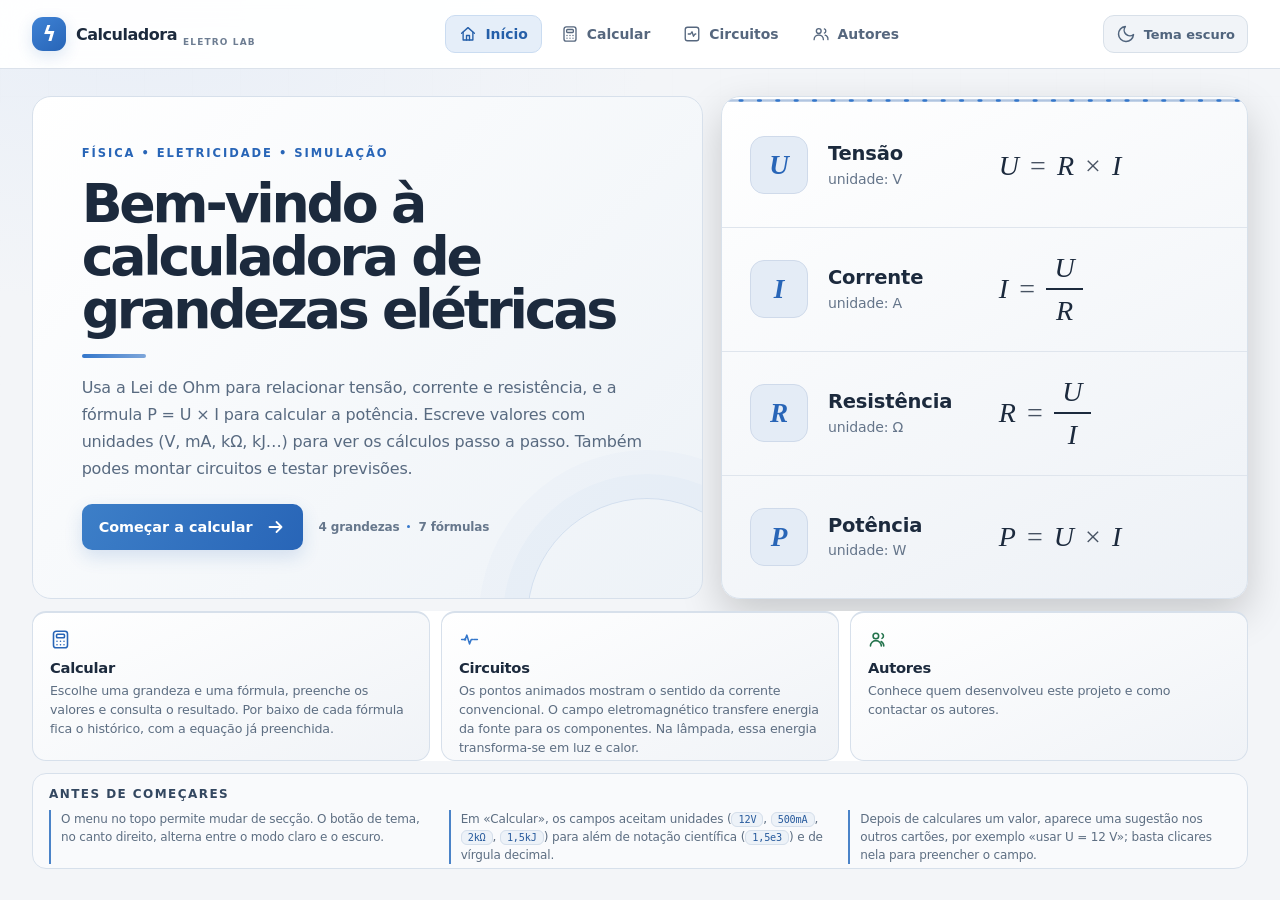
==== commit a1b6101e: "Add files via upload" ====
--- a/Calculadora/Calculadora.html
+++ b/Calculadora/Calculadora.html
@@ -4,7 +4,7 @@
 <meta charset="UTF-8">
 <meta name="viewport" content="width=device-width, initial-scale=1.0">
 <title>Eletro Lab — Calculadora de grandezas elétricas</title>
-<link rel="stylesheet" href="Calculadora.css?v=20261023-33">
+<link rel="stylesheet" href="Calculadora.css?v=20261122-1">
 </head>
 <body>
 
@@ -648,7 +648,7 @@
   };
   const secoes = [
     ['calcular',  'var(--amarelo)',     'Calcular', 'Escolhe uma grandeza e uma fórmula, preenche os valores e consulta o resultado. Por baixo de cada fórmula fica o histórico, com a equação já preenchida.'],
-    ['circuitos', 'var(--azul-claro)',  'Circuitos', 'Desenha circuitos com símbolos elétricos. Fecha o circuito e vê a energia a passar nos fios, as lâmpadas a acender e a tensão, a corrente e a potência de cada elemento.'],
+    ['circuitos', 'var(--azul-claro)',  'Circuitos', 'Os pontos animados mostram o sentido da corrente convencional. O campo eletromagnético transfere energia da fonte para os componentes. Na lâmpada, essa energia transforma-se em luz e calor.'],
     ['autores',   'var(--sucesso)',     'Autores',   'Conhece quem desenvolveu este projeto e como contactar os autores.']
   ];
   const linhas = estado.dados.grandezas.map(g => `
@@ -660,7 +660,7 @@
       <section class="inicio-hero">
         <div class="inicio-texto">
           <h2>Bem-vindo à calculadora de grandezas elétricas</h2>
-          <p>Uma ferramenta para estudar eletricidade básica. Calcula tensão, corrente, resistência e potência com as fórmulas da Lei de Ohm: escreve os valores com unidades (V, mA, kΩ, kJ…) e vês o cálculo passo a passo. Também podes montar circuitos que funcionam, com a energia a passar nos fios.</p>
+          <p>Usa a Lei de Ohm para relacionar tensão, corrente e resistência, e a fórmula P = U × I para calcular a potência. Escreve valores com unidades (V, mA, kΩ, kJ…) para ver os cálculos passo a passo. Também podes montar circuitos e testar previsões.</p>
           <div class="inicio-acao">
             <button type="button" class="inicio-cta" onclick="abrirSecao('calcular')">Começar a calcular <svg viewBox="0 0 20 20" fill="none" aria-hidden="true"><path d="M3.5 10h12m-5-5 5 5-5 5" stroke="currentColor" stroke-width="1.8" stroke-linecap="round" stroke-linejoin="round"/></svg></button>
             <span>4 grandezas <i></i> 7 fórmulas</span>
@@ -698,9 +698,16 @@
   dom.conteudo.innerHTML = `
     <div class="cabecalho-secao">
       <h2>${prontos ? 'Circuitos montados' : 'Desenhar circuito'}</h2>
-      <p>${prontos ? 'Escolhe um dos circuitos já montados. Estão ligados e a funcionar: clica num elemento para alterar o seu valor, faz duplo clique num interruptor para o abrir ou fechar, arrasta para mover e usa a paleta para acrescentar mais símbolos. Clica novamente no nome do circuito para o repor.' : 'Escolhe um símbolo na paleta e clica na área de trabalho para o colocar. Arrasta para mover. O botão direito do rato apaga. O fio tem dois círculos azuis nas pontas (para esticar e rodar) e um amarelo no meio (arrasta para curvar). Com um elemento selecionado, a tecla R roda-o, e Ctrl+C / Ctrl+V copiam e colam. As pontas dos fios ligam-se automaticamente quando ficam perto de um terminal ou de outra ponta.'}</p>
+      <p>${prontos ? 'Escolhe um dos circuitos já montados. Estão ligados e a funcionar: clica num elemento para alterar o seu valor, faz duplo clique num interruptor para o abrir ou fechar, arrasta para mover e usa a paleta para acrescentar mais símbolos. Clica novamente no nome do circuito para o repor. Os pontos animados indicam o sentido da corrente convencional.' : 'Escolhe um símbolo na paleta e clica na área de trabalho para o colocar. Arrasta para mover. O botão direito do rato apaga. O fio tem dois círculos azuis nas pontas (para esticar e rodar) e um amarelo no meio (arrasta para curvar). Com um elemento selecionado, a tecla R roda-o, e Ctrl+C / Ctrl+V copiam e colam. As pontas dos fios ligam-se automaticamente quando ficam perto de um terminal ou de outra ponta.'}</p>
     </div>
-    ${prontos ? '<div class="prontos-bloco"><div class="prontos-lista" id="prontosLista"></div><p class="prontos-desc" id="prontosDesc"></p></div>' : ''}
+    ${prontos ? `
+      <div class="prontos-bloco">
+        <div class="prontos-lista" id="prontosLista">
+          <button type="button" class="pronto-btn pronto-desafio" id="btnProntoDesafio" aria-haspopup="dialog">Desafio de previsão</button>
+        </div>
+        <p class="prontos-desc" id="prontosDesc"></p>
+      </div>
+      <dialog class="desafio-dialogo" id="prontoDesafio" aria-labelledby="desafioTitulo"></dialog>` : ''}
     <div class="circuito-editor">
       <aside class="paleta">
         <div class="paleta-cabecalho">
@@ -1191,10 +1198,10 @@
 
 function fmt(v, u){
   const a = Math.abs(v);
-  if (a >= 1000) return +(v/1000).toFixed(2) + ' k' + u;
-  if (a >= 1 || a === 0) return +v.toFixed(a >= 100 ? 0 : 2) + ' ' + u;
-  if (a >= 1e-3) return +(v*1e3).toFixed(1) + ' m' + u;
-  return +(v*1e6).toFixed(0) + ' µ' + u;
+  if (a >= 1000) return fmtNum(Number((v / 1000).toFixed(2))) + ' k' + u;
+  if (a >= 1 || a === 0) return fmtNum(Number(v.toFixed(a >= 100 ? 0 : 2))) + ' ' + u;
+  if (a >= 1e-3) return fmtNum(Number((v * 1e3).toFixed(1))) + ' m' + u;
+  return fmtNum(Number((v * 1e6).toFixed(0))) + ' µ' + u;
 }
 
 function montarElemento(el){
@@ -1316,7 +1323,7 @@
     if (et){
       let txt = '', barra = 0;
       if (m.f){ txt = fmt(b.Vs, 'V') + (I > 1e-4 ? ' · ' + fmt(I, 'A') : ''); barra = (b.Vs - m.p.min) / (m.p.max - m.p.min); }
-      else if (queimado) txt = 'queimado';
+      else if (queimado) txt = el.dataset.queimado === 'avaria' ? 'avaria' : 'queimado';
       else if (m.med === 'V') txt = fmt(V, 'V');
       else if (m.med === 'I') txt = fmt(I, 'A');
       else { txt = lig ? fmt(V, 'V') + ' · ' + fmt(I, 'A') : '0 V'; barra = lig ? n : 0; }
@@ -1374,11 +1381,20 @@
   const r = selecionado._r, m = modelo(selecionado), q = !!selecionado.dataset.queimado;
   if (rep) rep.hidden = !q;
   if (!r){ o.textContent = ''; return; }
-  if (q) { o.textContent = 'Queimou por excesso de energia. Repara e reduz a tensão ou acrescenta uma resistência.'; return; }
+  if (q){
+    if (selecionado.dataset.queimado === 'avaria'){
+      o.textContent = 'A avaria simulada abriu este ramo.';
+      return;
+    }
+    o.textContent = m.fusivel
+      ? 'O fusível abriu porque a corrente ultrapassou o limite. Reduz a corrente antes de o reparar.'
+      : 'O componente queimou porque a potência dissipada ultrapassou o limite. Reduz a tensão ou limita a corrente antes de o reparar.';
+    return;
+  }
   const I = Math.abs(r.I);
   o.innerHTML = m.f
     ? `Corrente fornecida: <b>${fmt(I, 'A')}</b><br>Potência fornecida: <b>${fmt(Math.abs(r.V * r.I), 'W')}</b>`
-    : `Tensão recebida: <b>${fmt(Math.abs(r.V), 'V')}</b><br>Corrente: <b>${fmt(I, 'A')}</b><br>Potência: <b>${fmt(r.P, 'W')}</b>`;
+    : `Tensão nos terminais: <b>${fmt(Math.abs(r.V), 'V')}</b><br>Corrente: <b>${fmt(I, 'A')}</b><br>Potência: <b>${fmt(r.P, 'W')}</b>`;
 }
 
 /* ---------- ATALHOS ---------- */
@@ -1386,6 +1402,7 @@
 
 function atalhosCircuito(e){
   if (estado.secao !== 'circuitos' || !canvasAtual || !canvasAtual.isConnected) return;
+  if (document.getElementById('prontoDesafio')?.open) return;
   const t = e.target;
   if (t && (t.tagName === 'TEXTAREA' || (t.tagName === 'INPUT' && t.type !== 'range'))) return;
   const k = e.key.toLowerCase(), mod = e.ctrlKey || e.metaKey;
@@ -1438,14 +1455,66 @@
 /* ---------- CIRCUITOS MONTADOS ---------- */
 const CIRCUITOS_PRONTOS = [
   { id:'simples', nome:'Circuito simples',
-    descricao:'Uma bateria de 12 V alimenta uma lâmpada de 48 Ω. Pela Lei de Ohm, I = U ÷ R = 12 ÷ 48 ≈ 0,25 A, e a lâmpada recebe P = U × I ≈ 3 W.',
+    descricao:'No modelo ideal, a Lei de Ohm dá I = 12 V ÷ 48 Ω = 250 mA e a lâmpada recebe 3 W. O simulador inclui 0,05 Ω de resistência interna da bateria e 0,01 Ω por cada um dos seis segmentos de fio. A corrente é 12 V ÷ 48,11 Ω ≈ 249,4 mA.',
+    desafios:[
+      {
+        pergunta:"A bateria está regulada para 12 V e a lâmpada é modelada com 48 Ω. Se ajustares a bateria para 6 V, que corrente esperas obter?",
+        opcoes:["Cerca de 250 mA", "Cerca de 125 mA", "Cerca de 500 mA"],
+        correta:1,
+        explicacao:"Com a mesma resistência total, reduzir a tensão para metade reduz a corrente para metade. O simulador deverá indicar cerca de 124,7 mA.",
+        alteracao:{"item": "b", "valor": 6},
+        experiencia:"A bateria foi ajustada para 6 V. Compara a corrente indicada com a tua previsão."
+      },
+      {
+        pergunta:"A lâmpada de 48 Ω recebe cerca de 3 W com a bateria a 12 V. Que potência esperas se ajustares a bateria para 15 V?",
+        opcoes:["Cerca de 4,7 W", "Cerca de 3 W", "Cerca de 15 W"],
+        correta:0,
+        explicacao:"Para a resistência fixa do modelo, a potência varia com o quadrado da tensão. Usando 15 V na aproximação ideal, P = 15² ÷ 48 ≈ 4,7 W.",
+        alteracao:{"item": "b", "valor": 15},
+        experiencia:"A bateria está a 15 V. Seleciona a lâmpada para ver a potência nos dados do componente."
+      },
+      {
+        pergunta:"Na simulação, a lâmpada tem 48 Ω e queima acima de 6 W. O que acontece quando ajustas a bateria para 24 V?",
+        opcoes:["A lâmpada fica acesa com a mesma potência", "A lâmpada fica acesa com menos brilho", "A lâmpada queima"],
+        correta:2,
+        explicacao:"Com a resistência fixa do modelo, duplicar a tensão quadruplica a potência inicial, de cerca de 3 W para cerca de 12 W. Isso ultrapassa o limite de 6 W.",
+        alteracao:{"item": "b", "valor": 24},
+        experiencia:"A bateria foi ajustada para 24 V. Observa o que aconteceu à lâmpada."
+      }
+    ],
     itens:[ { id:'b', tipo:'bateria', x:100, y:170, rot:90, valor:12 },
             { id:'l', tipo:'lampada', x:250, y:90 } ],
     fios:[ [['b',0],[100,90],['l',0]],
            [['l',1],[380,90],[380,250],[100,250],['b',1]] ] },
 
   { id:'interruptor', nome:'Com interruptor',
-    descricao:'O interruptor está fechado e a lâmpada acende. Faz duplo clique no interruptor para abrir o circuito e ver a corrente a parar.',
+    descricao:'O interruptor está fechado e a lâmpada acende. Faz duplo clique no interruptor para abrir ou fechar o circuito.',
+    desafios:[
+      {
+        pergunta:"O que acontece à corrente e à lâmpada quando abres o interruptor?",
+        opcoes:["A corrente diminui para metade e a lâmpada perde brilho", "A corrente mantém-se e a lâmpada continua acesa", "A corrente cai para 0 A e a lâmpada apaga-se"],
+        correta:2,
+        explicacao:"O interruptor aberto interrompe o único percurso fechado. A corrente é 0 A e a lâmpada apaga-se.",
+        alteracao:{"item": "s", "tipo": "interruptor_aberto"},
+        experiencia:"O interruptor está aberto. Observa o estado do circuito e a lâmpada. Faz duplo clique no interruptor para voltar a fechá-lo."
+      },
+      {
+        pergunta:"Com o interruptor fechado, a bateria passa de 12 V para 4 V. Como fica a corrente?",
+        opcoes:["Mantém-se perto de 250 mA", "Cai para cerca de 83 mA", "Cai para 0 A"],
+        correta:1,
+        explicacao:"Com o circuito fechado e a mesma resistência, a corrente é proporcional à tensão. Um terço da tensão inicial dá um terço da corrente.",
+        alteracao:{"item": "b", "valor": 4},
+        experiencia:"A bateria está a 4 V e o interruptor continua fechado. Confere a corrente indicada."
+      },
+      {
+        pergunta:"O interruptor fechado tem 0,01 Ω no simulador. Com a bateria a 8 V e cerca de 166 mA no circuito, que tensão esperas nos terminais do interruptor?",
+        opcoes:["Cerca de 1,7 mV", "Cerca de 1,7 V", "Cerca de 8 V"],
+        correta:0,
+        explicacao:"A Lei de Ohm dá 0,01 Ω × 0,166 A ≈ 0,0017 V, ou 1,7 mV. O interruptor fechado tem uma queda de tensão muito pequena.",
+        alteracao:{"item": "b", "valor": 8},
+        experiencia:"A bateria está a 8 V. Seleciona o interruptor para ver a tensão nos seus terminais."
+      }
+    ],
     itens:[ { id:'b', tipo:'bateria', x:100, y:170, rot:90, valor:12 },
             { id:'s', tipo:'interruptor_fechado', x:190, y:90 },
             { id:'l', tipo:'lampada', x:330, y:90 } ],
@@ -1454,7 +1523,33 @@
            [['l',1],[420,90],[420,250],[100,250],['b',1]] ] },
 
   { id:'serie', nome:'Resistências em série',
-    descricao:'Em série, as resistências somam-se: 100 Ω + 200 Ω = 300 Ω. O amperímetro mostra I = 12 ÷ 300 = 40 mA, a mesma corrente em todo o circuito.',
+    descricao:'Em série, as resistências somam-se. Com 100 Ω e 200 Ω, a resistência ideal é 300 Ω e o amperímetro indica cerca de 40 mA. A corrente tem a mesma intensidade em todo o circuito.',
+    desafios:[
+      {
+        pergunta:"Com a fonte a 12 V, se aumentares a segunda resistência de 200 Ω para 500 Ω, quanto deverá indicar o amperímetro?",
+        opcoes:["Cerca de 20 mA", "Cerca de 40 mA", "Cerca de 80 mA"],
+        correta:0,
+        explicacao:"A resistência equivalente ideal passa a 100 Ω + 500 Ω = 600 Ω. Pela Lei de Ohm, I = 12 V ÷ 600 Ω = 20 mA.",
+        alteracao:{"item": "r2", "valor": 500},
+        experiencia:"A segunda resistência está a 500 Ω. Compara a leitura do amperímetro com a tua previsão."
+      },
+      {
+        pergunta:"A bateria está a 12 V. Se ajustares a segunda resistência para 100 Ω, que tensão esperas nos terminais de cada uma das duas resistências iguais?",
+        opcoes:["Cerca de 12 V em cada uma", "Cerca de 3 V em cada uma", "Cerca de 6 V em cada uma"],
+        correta:2,
+        explicacao:"Em série, a corrente é a mesma nos dois componentes. Como as resistências são iguais, as quedas de tensão também são iguais e repartem quase toda a tensão da bateria.",
+        alteracao:{"item": "r2", "valor": 100},
+        experiencia:"As duas resistências estão a 100 Ω. Seleciona uma de cada vez para comparar as tensões."
+      },
+      {
+        pergunta:"Ajustas a primeira resistência para 50 Ω e manténs a segunda a 200 Ω. Qual delas dissipa mais potência?",
+        opcoes:["A de 50 Ω dissipa quatro vezes mais", "A de 200 Ω dissipa quatro vezes mais", "As duas dissipam a mesma potência"],
+        correta:1,
+        explicacao:"A corrente é igual nas duas resistências em série. Como P = R × I², a de 200 Ω dissipa quatro vezes a potência da de 50 Ω.",
+        alteracao:{"item": "r1", "valor": 50},
+        experiencia:"A primeira resistência está a 50 Ω. Seleciona as duas resistências à vez e compara a potência."
+      }
+    ],
     itens:[ { id:'b',  tipo:'bateria',     x:100, y:170, rot:90, valor:12 },
             { id:'r1', tipo:'resistencia', x:190, y:90,  valor:100 },
             { id:'r2', tipo:'resistencia', x:320, y:90,  valor:200 },
@@ -1465,7 +1560,33 @@
            [['am',0],[100,250],['b',1]] ] },
 
   { id:'paralelo', nome:'Lâmpadas em paralelo',
-    descricao:'Em paralelo, cada lâmpada recebe a mesma tensão (12 V) e é atravessada por 0,25 A. A bateria fornece a soma: 0,5 A. Se uma lâmpada falhar, a outra continua acesa.',
+    descricao:'Cada lâmpada ocupa o seu próprio ramo. Com a bateria a 12 V, a corrente em cada ramo é de cerca de 250 mA. A corrente fornecida pela bateria é a soma das correntes nos dois ramos.',
+    desafios:[
+      {
+        pergunta:"Com as duas lâmpadas ligadas em paralelo, que corrente total esperas se a bateria passar de 12 V para 6 V?",
+        opcoes:["Cerca de 500 mA", "Cerca de 250 mA", "Cerca de 125 mA"],
+        correta:1,
+        explicacao:"Cada lâmpada recebe cerca de 6 V. A corrente em cada ramo é aproximadamente 6 V ÷ 48 Ω = 125 mA. A bateria fornece a soma, cerca de 250 mA.",
+        alteracao:{"item": "b", "valor": 6},
+        experiencia:"A bateria está a 6 V. Compara a corrente fornecida com as correntes nas duas lâmpadas."
+      },
+      {
+        pergunta:"Se ajustares a bateria para 9 V, que tensão esperas observar nos terminais de cada lâmpada?",
+        opcoes:["Cerca de 9 V em cada lâmpada", "Cerca de 4,5 V em cada lâmpada", "Cerca de 12 V em cada lâmpada"],
+        correta:0,
+        explicacao:"Os dois ramos estão ligados aos mesmos terminais da fonte. Cada lâmpada fica sujeita a uma tensão próxima dos 9 V da bateria.",
+        alteracao:{"item": "b", "valor": 9},
+        experiencia:"A bateria está a 9 V. Compara a tensão indicada junto de cada lâmpada."
+      },
+      {
+        pergunta:"Se a lâmpada da esquerda avariar e abrir o seu ramo, o que esperas que aconteça?",
+        opcoes:["As duas lâmpadas apagam-se", "Só a lâmpada da direita se apaga", "Só a lâmpada da esquerda se apaga"],
+        correta:2,
+        explicacao:"O ramo da direita continua fechado. A bateria ainda fornece cerca de 250 mA para a lâmpada desse ramo.",
+        alteracao:{"item": "a", "queimado": true},
+        experiencia:"A lâmpada da esquerda está avariada. Observa a lâmpada da direita e a corrente fornecida pela bateria."
+      }
+    ],
     itens:[ { id:'b', tipo:'bateria', x:100, y:170, rot:90, valor:12 },
             { id:'a', tipo:'lampada', x:260, y:170, rot:90 },
             { id:'c', tipo:'lampada', x:380, y:170, rot:90 } ],
@@ -1476,6 +1597,32 @@
 
   { id:'medicao', nome:'Medir corrente e tensão',
     descricao:'O amperímetro liga-se em série e mede a corrente; o voltímetro liga-se em paralelo e mede a tensão. Com 12 V e 100 Ω: I = 12 ÷ 100 = 120 mA e U = 12 V.',
+    desafios:[
+      {
+        pergunta:"Se duplicares a resistência para 200 Ω e mantiveres a bateria a 12 V, como mudam as leituras?",
+        opcoes:["Cerca de 60 mA e 12 V", "Cerca de 240 mA e 12 V", "Cerca de 120 mA e 6 V"],
+        correta:0,
+        explicacao:"Com quase a mesma tensão nos seus terminais, duplicar a resistência reduz a corrente para metade. O amperímetro indica cerca de 60 mA e o voltímetro continua a indicar cerca de 12 V.",
+        alteracao:{"item": "r", "valor": 200},
+        experiencia:"A resistência está a 200 Ω. Confere as leituras do amperímetro e do voltímetro."
+      },
+      {
+        pergunta:"Com 100 Ω e a bateria ajustada para 6 V, que leituras esperas ver em cada instrumento?",
+        opcoes:["Amperímetro: 120 mA. Voltímetro: 6 V.", "Amperímetro: 60 mA. Voltímetro: 12 V.", "Amperímetro: 60 mA. Voltímetro: 6 V."],
+        correta:2,
+        explicacao:"O voltímetro mede cerca de 6 V nos terminais da resistência. O amperímetro mede a corrente em série, aproximadamente 6 V ÷ 100 Ω = 60 mA.",
+        alteracao:{"item": "b", "valor": 6},
+        experiencia:"A bateria está a 6 V. Confere qual dos instrumentos apresenta o valor em volts."
+      },
+      {
+        pergunta:"Com a bateria a 12 V, se ajustares a resistência para 75 Ω, que potência deverá dissipar?",
+        opcoes:["Cerca de 0,16 W", "Cerca de 1,9 W", "Cerca de 12 W"],
+        correta:1,
+        explicacao:"A corrente é de cerca de 160 mA, ou 0,16 A. A potência dissipada é P = U × I ≈ 12 V × 0,16 A = 1,92 W.",
+        alteracao:{"item": "r", "valor": 75},
+        experiencia:"A resistência está a 75 Ω. Clica nela para veres a potência no inspetor."
+      }
+    ],
     itens:[ { id:'b',  tipo:'bateria',     x:100, y:170, rot:90, valor:12 },
             { id:'am', tipo:'amperimetro', x:180, y:90 },
             { id:'r',  tipo:'resistencia', x:260, y:170, rot:90, valor:100 },
@@ -1487,7 +1634,33 @@
            [['r',1],[260,250]] ] },
 
   { id:'led', nome:'LED com resistência',
-    descricao:'A resistência protege o LED: I = 9 ÷ (330 + 100) ≈ 21 mA. Experimenta reduzir o valor da resistência: o LED brilha mais e, com valores muito baixos, queima.',
+    descricao:'A resistência em série limita a corrente no LED. O simulador representa o LED com 100 Ω. Com uma resistência de proteção de 330 Ω e uma bateria de 9 V, circulam cerca de 21 mA.',
+    desafios:[
+      {
+        pergunta:"O que esperas que aconteça ao brilho do LED se aumentares a resistência de 330 Ω para 680 Ω?",
+        opcoes:["O LED brilha mais", "O brilho mantém-se", "O LED fica menos brilhante"],
+        correta:2,
+        explicacao:"A resistência total aumenta, por isso a corrente diminui de cerca de 21 mA para 11,5 mA. No simulador, o LED recebe menos potência e fica menos brilhante.",
+        alteracao:{"item": "r", "valor": 680},
+        experiencia:"A resistência está a 680 Ω. Observa o brilho do LED e a corrente indicada."
+      },
+      {
+        pergunta:"Se reduzires a resistência de proteção para 68 Ω e mantiveres 9 V, como reage o LED no simulador?",
+        opcoes:["Queima e a corrente cai para 0 A", "Continua aceso com o mesmo brilho", "Fica menos brilhante e continua aceso"],
+        correta:0,
+        explicacao:"Antes da avaria, a corrente sobe para cerca de 54 mA. A potência dissipada pelo LED ultrapassa o limite do modelo. O LED queima e abre o circuito.",
+        alteracao:{"item": "r", "valor": 68},
+        experiencia:"A resistência está a 68 Ω. Observa o estado do LED e do circuito."
+      },
+      {
+        pergunta:"Com a resistência a 330 Ω, se baixares a bateria para 6 V, que tensão esperas nos terminais do LED neste modelo?",
+        opcoes:["Cerca de 6 V", "Cerca de 1,4 V", "Cerca de 3 V"],
+        correta:1,
+        explicacao:"O simulador representa o LED com 100 Ω. Em série, a corrente é cerca de 6 V ÷ 430 Ω = 14 mA. A tensão no LED é aproximadamente 100 Ω × 0,014 A = 1,4 V.",
+        alteracao:{"item": "b", "valor": 6},
+        experiencia:"A bateria está a 6 V. Compara a tensão indicada no LED com a tua previsão."
+      }
+    ],
     itens:[ { id:'b',   tipo:'bateria',     x:100, y:170, rot:90, valor:9 },
             { id:'r',   tipo:'resistencia', x:200, y:90,  valor:330 },
             { id:'led', tipo:'led',         x:330, y:90 } ],
@@ -1505,6 +1678,7 @@
   def.itens.forEach(it => {
     const el = criarElementoNormal(canvas, it.tipo, it.x, it.y);
     if (it.valor !== undefined) el.dataset.valor = it.valor;
+    if (it.queimado) el.dataset.queimado = 'avaria';
     if (it.rot){ el.dataset.rot = it.rot; el.style.setProperty('--rot', it.rot + 'deg'); }
     mapa[it.id] = el;
   });
@@ -1530,14 +1704,83 @@
   agendarSim();
 }
 
+const indicesDesafios = new Map();
+
+function proximoDesafio(def){
+  const chave = `eletrolab-proximo-desafio-${def.id}`;
+  const total = def.desafios.length;
+  let indice = indicesDesafios.get(def.id);
+  if (indice === undefined){
+    try { indice = Number(sessionStorage.getItem(chave)); } catch (_) { indice = 0; }
+    indice = Number.isInteger(indice) && indice >= 0 ? indice % total : 0;
+  }
+  const proximo = (indice + 1) % total;
+  indicesDesafios.set(def.id, proximo);
+  try { sessionStorage.setItem(chave, proximo); } catch (_) {}
+  return def.desafios[indice];
+}
+
+function abrirDesafio(dialogo, desafio, experimentar, outro){
+  dialogo.innerHTML = `
+    <h3 id="desafioTitulo">Desafio de previsão</h3>
+    <form>
+      <fieldset>
+        <legend>${desafio.pergunta}</legend>
+        ${desafio.opcoes.map((opcao, i) => `
+          <label><input type="radio" name="previsao" value="${i}" required> ${opcao}</label>
+        `).join('')}
+      </fieldset>
+      <div class="desafio-acoes">
+        <button type="submit" class="pronto-btn">Verificar previsão</button>
+        <button type="button" class="pronto-btn" data-outro>Outro desafio</button>
+        <button type="button" class="pronto-btn" data-fechar>Fechar</button>
+      </div>
+      <p class="desafio-resposta" role="status"></p>
+      <button type="button" class="pronto-btn pronto-desafio" data-experimentar hidden>Experimentar no circuito</button>
+    </form>`;
+  const form = dialogo.querySelector('form');
+  const resposta = form.querySelector('.desafio-resposta');
+  const botaoExperimentar = form.querySelector('[data-experimentar]');
+  form.addEventListener('change', () => {
+    resposta.textContent = '';
+    botaoExperimentar.hidden = true;
+  });
+  form.addEventListener('submit', e => {
+    e.preventDefault();
+    const acertou = Number(form.elements.previsao.value) === desafio.correta;
+    resposta.textContent = `${acertou ? 'Acertaste!' : 'Revê a previsão.'} ${desafio.explicacao}`;
+    botaoExperimentar.hidden = false;
+  });
+  form.querySelector('[data-outro]').addEventListener('click', outro);
+  form.querySelector('[data-fechar]').addEventListener('click', () => dialogo.close());
+  botaoExperimentar.addEventListener('click', () => {
+    dialogo.close();
+    experimentar();
+  });
+  if (dialogo.open) form.elements.previsao[0].focus();
+  else dialogo.showModal();
+}
+
 function iniciarProntos(canvas){
   const lista = document.getElementById('prontosLista');
   const desc = document.getElementById('prontosDesc');
+  const botaoDesafio = document.getElementById('btnProntoDesafio');
+  const dialogo = document.getElementById('prontoDesafio');
+  function mostrarDesafio(def){
+    const desafio = proximoDesafio(def);
+    abrirDesafio(dialogo, desafio, () => {
+      const { item, ...alteracoes } = desafio.alteracao;
+      const itens = def.itens.map(it => it.id === item ? { ...it, ...alteracoes } : it);
+      carregarCircuitoPronto(canvas, { ...def, itens });
+      desc.textContent = desafio.experiencia;
+    }, () => mostrarDesafio(def));
+  }
   function escolher(id){
     const def = CIRCUITOS_PRONTOS.find(c => c.id === id) || CIRCUITOS_PRONTOS[0];
     estado.pronto = def.id;
-    lista.querySelectorAll('.pronto-btn').forEach(b => b.classList.toggle('ativo', b.dataset.id === def.id));
+    lista.querySelectorAll('[data-id]').forEach(b => b.classList.toggle('ativo', b.dataset.id === def.id));
     desc.textContent = def.descricao;
+    botaoDesafio.onclick = () => mostrarDesafio(def);
     carregarCircuitoPronto(canvas, def);
   }
   CIRCUITOS_PRONTOS.forEach(def => {
@@ -1547,7 +1790,7 @@
     b.dataset.id = def.id;
     b.textContent = def.nome;
     b.addEventListener('click', () => escolher(def.id));
-    lista.appendChild(b);
+    botaoDesafio.before(b);
   });
   escolher(estado.pronto || CIRCUITOS_PRONTOS[0].id);
 }
--- a/Calculadora/Calculadora.css
+++ b/Calculadora/Calculadora.css
@@ -1239,7 +1239,7 @@
 
   #conteudo:has(.circuito-editor){gap:0}
   #conteudo:has(.circuito-editor)>.cabecalho-secao{flex:0 0 auto;margin-bottom:9px}
-  #conteudo:has(.circuito-editor)>.prontos-bloco{flex:0 1 auto;max-height:108px;margin-bottom:9px;overflow-y:auto}
+  #conteudo:has(.circuito-editor)>.prontos-bloco{flex:0 1 auto;max-height:145px;margin-bottom:9px;overflow-y:auto}
   #conteudo:has(.circuito-editor)>.circuito-editor{flex:1 1 auto;min-height:0;grid-template-columns:minmax(205px,240px) minmax(0,1fr);align-items:stretch;gap:12px}
   #conteudo:has(.circuito-editor) .paleta{position:static;top:auto;height:100%;min-height:0;max-height:none;padding:10px;gap:7px}
   #conteudo:has(.circuito-editor) .paleta-scroll{flex:1 1 0;min-height:0;overflow-y:auto}
@@ -1711,3 +1711,39 @@
 @media (min-width:901px) and (min-height:680px){
   #conteudo:has(.calcular-layout) .calcular-layout .cartao>.explicacao{margin:0!important;line-height:1.4}
 }
+
+/* Desafios dos circuitos montados */
+.pronto-btn.pronto-desafio{
+  border-color:var(--azul-claro);
+  color:var(--texto);
+}
+.desafio-dialogo{
+  width:min(34rem, calc(100% - 2rem));
+  max-height:calc(100dvh - 2rem);
+  padding:clamp(16px, 4vw, 24px);
+  border:1px solid var(--borda);
+  border-radius:var(--raio);
+  background:var(--fundo-2);
+  color:var(--texto);
+  box-shadow:var(--sombra);
+}
+.desafio-dialogo::backdrop{ background:rgba(5, 13, 26, .72); }
+.desafio-dialogo h3{ margin:0 0 14px; font-size:1.25rem; }
+.desafio-dialogo fieldset{ padding:0; margin:0; border:0; min-width:0; }
+.desafio-dialogo legend{ margin-bottom:10px; color:var(--texto-suave); line-height:1.45; }
+.desafio-dialogo label{
+  display:flex;
+  align-items:baseline;
+  gap:8px;
+  margin-bottom:8px;
+  padding:9px 12px;
+  border:1px solid var(--borda);
+  border-radius:var(--raio-peq);
+  background:var(--fundo-3);
+  cursor:pointer;
+}
+.desafio-dialogo input{ margin:0; accent-color:var(--azul-claro); }
+.desafio-dialogo label:has(:checked){ border-color:var(--azul-claro); }
+.desafio-acoes{ display:flex; flex-wrap:wrap; gap:8px; margin-top:8px; }
+.desafio-resposta{ margin:14px 0 10px; line-height:1.45; }
+.desafio-resposta:empty{ margin:0; }
